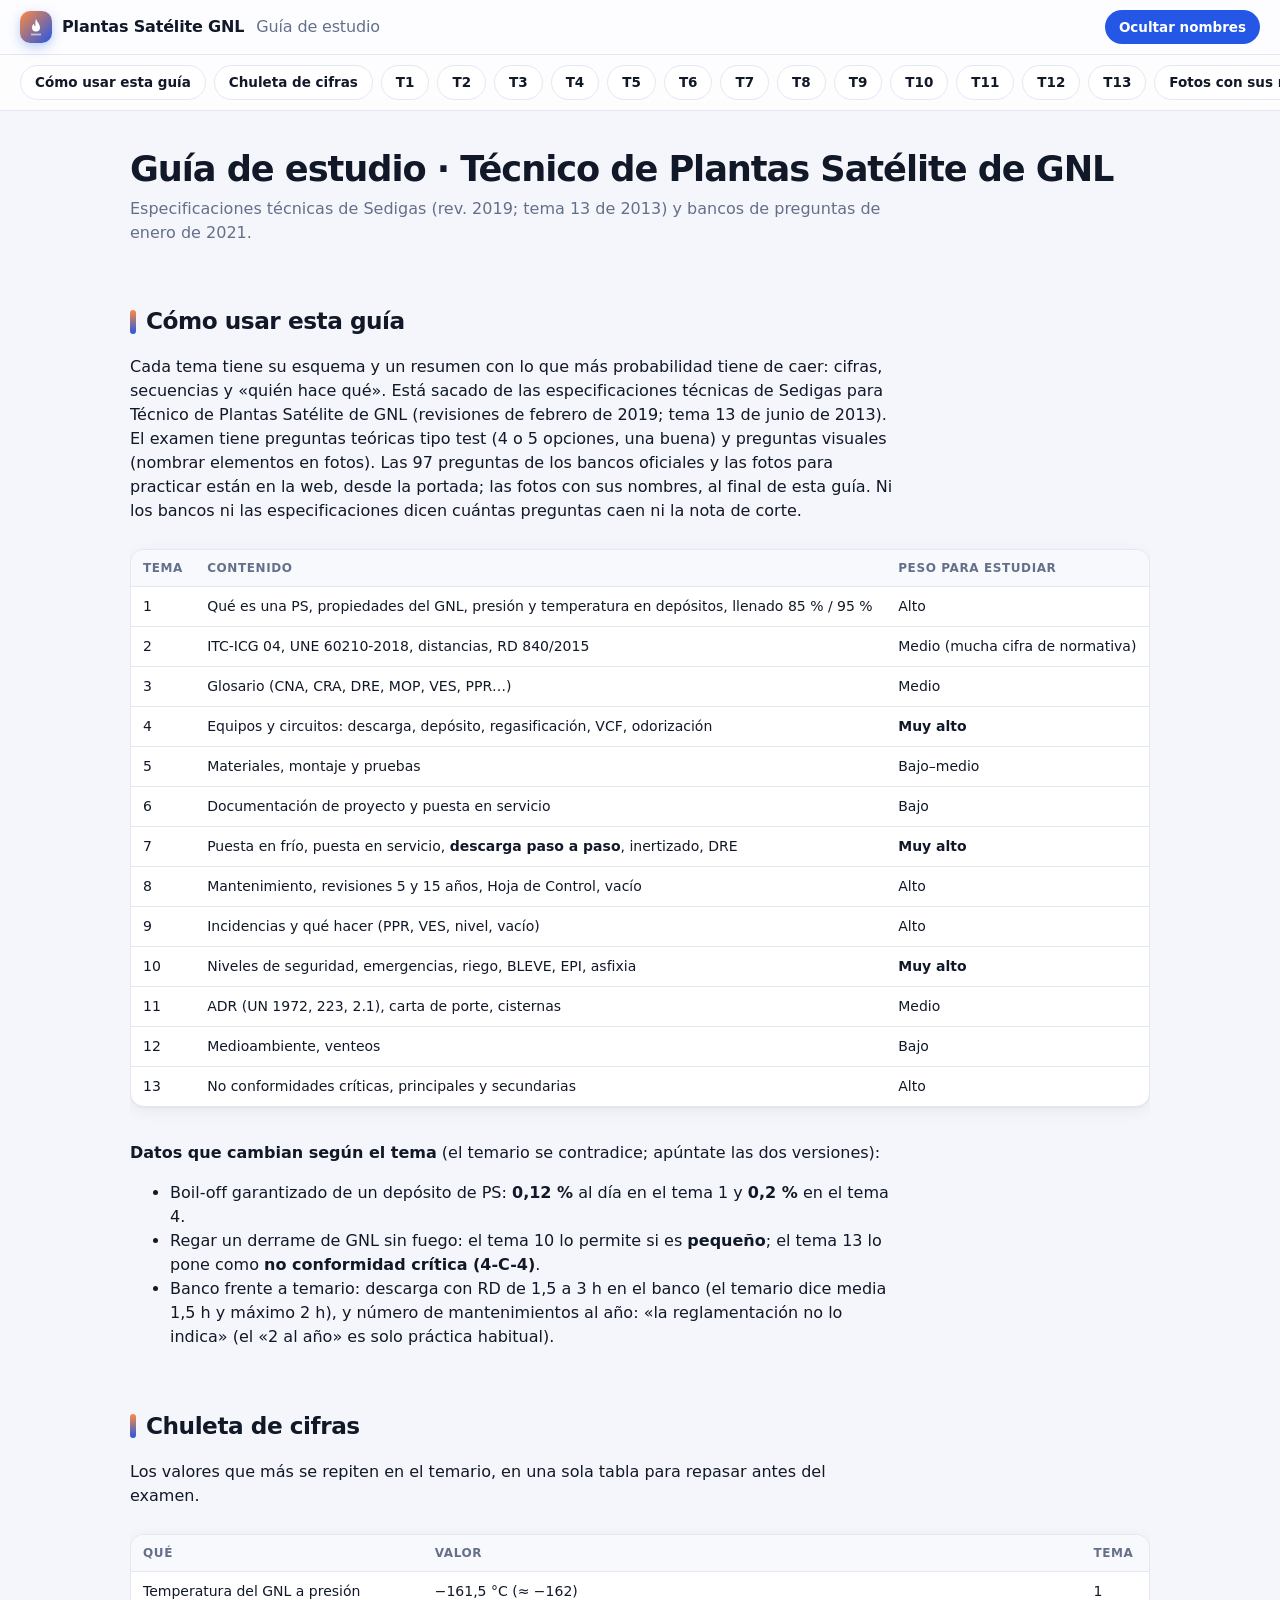
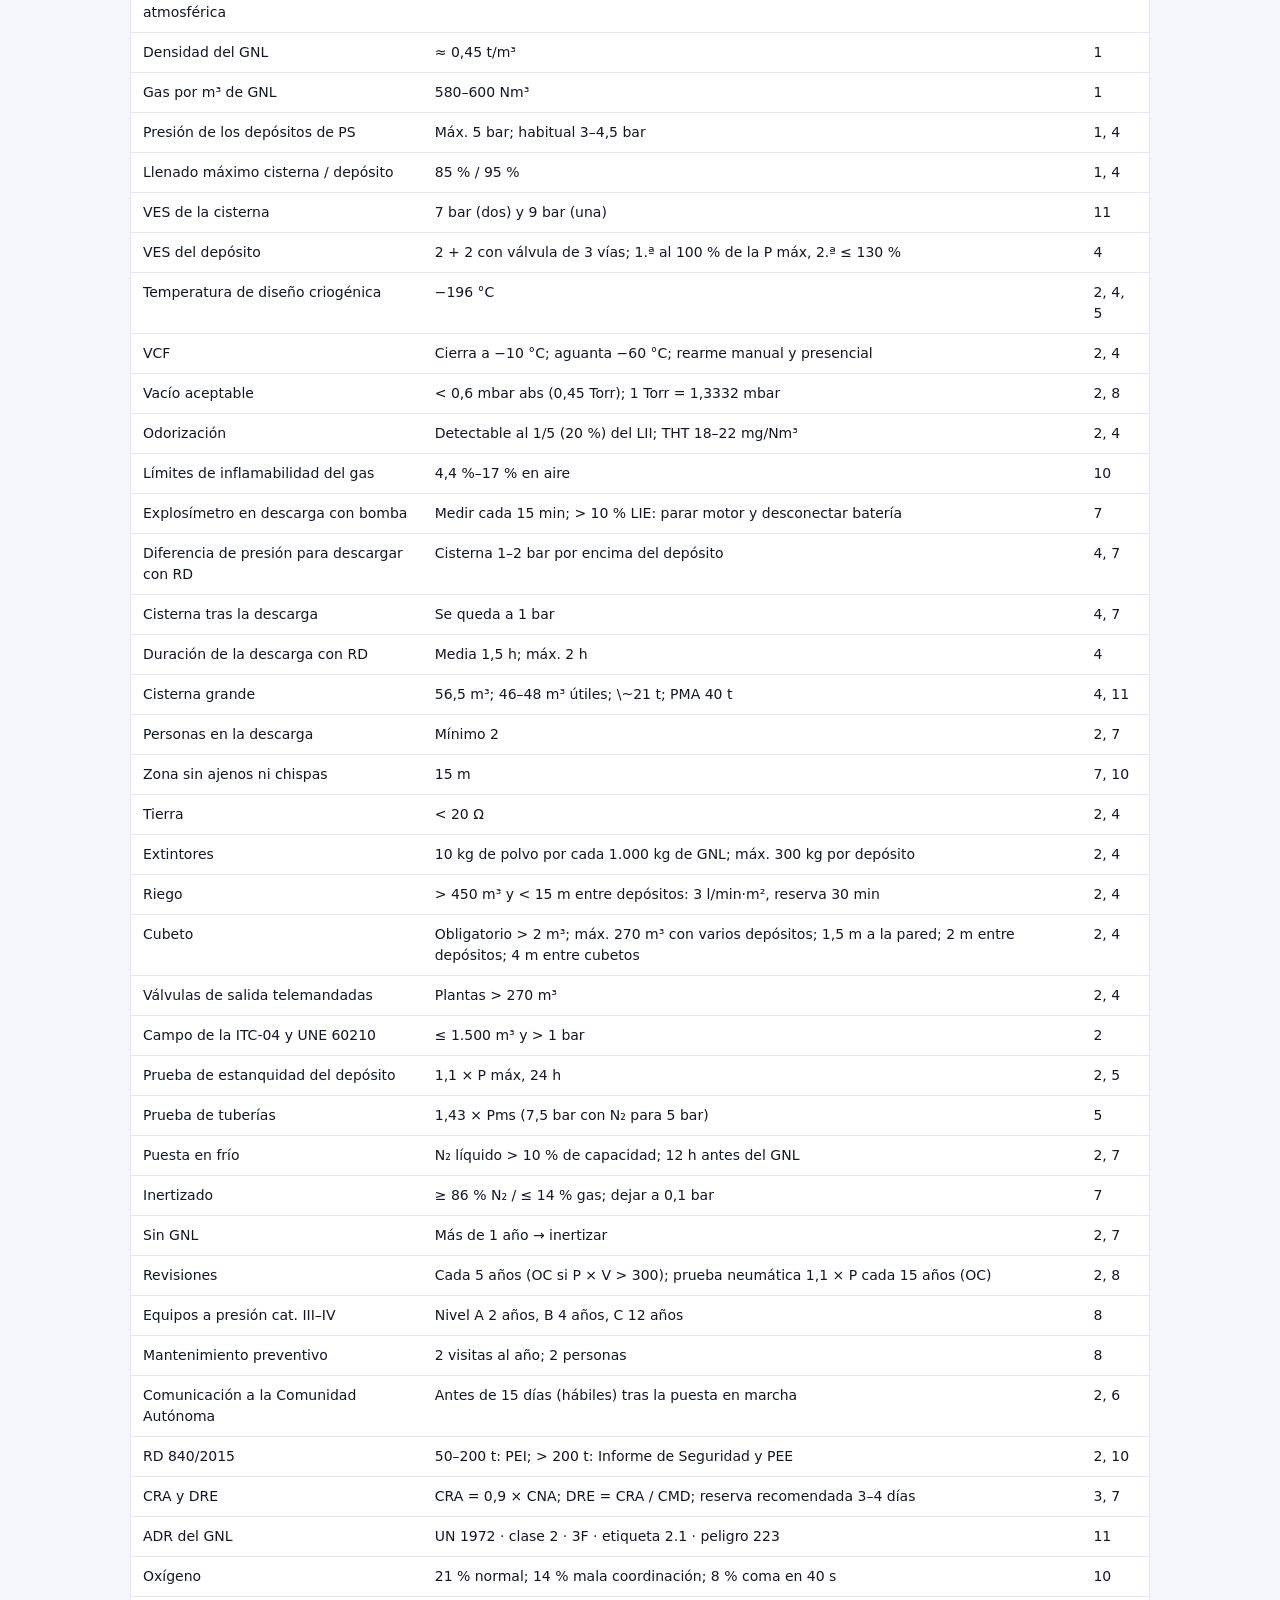
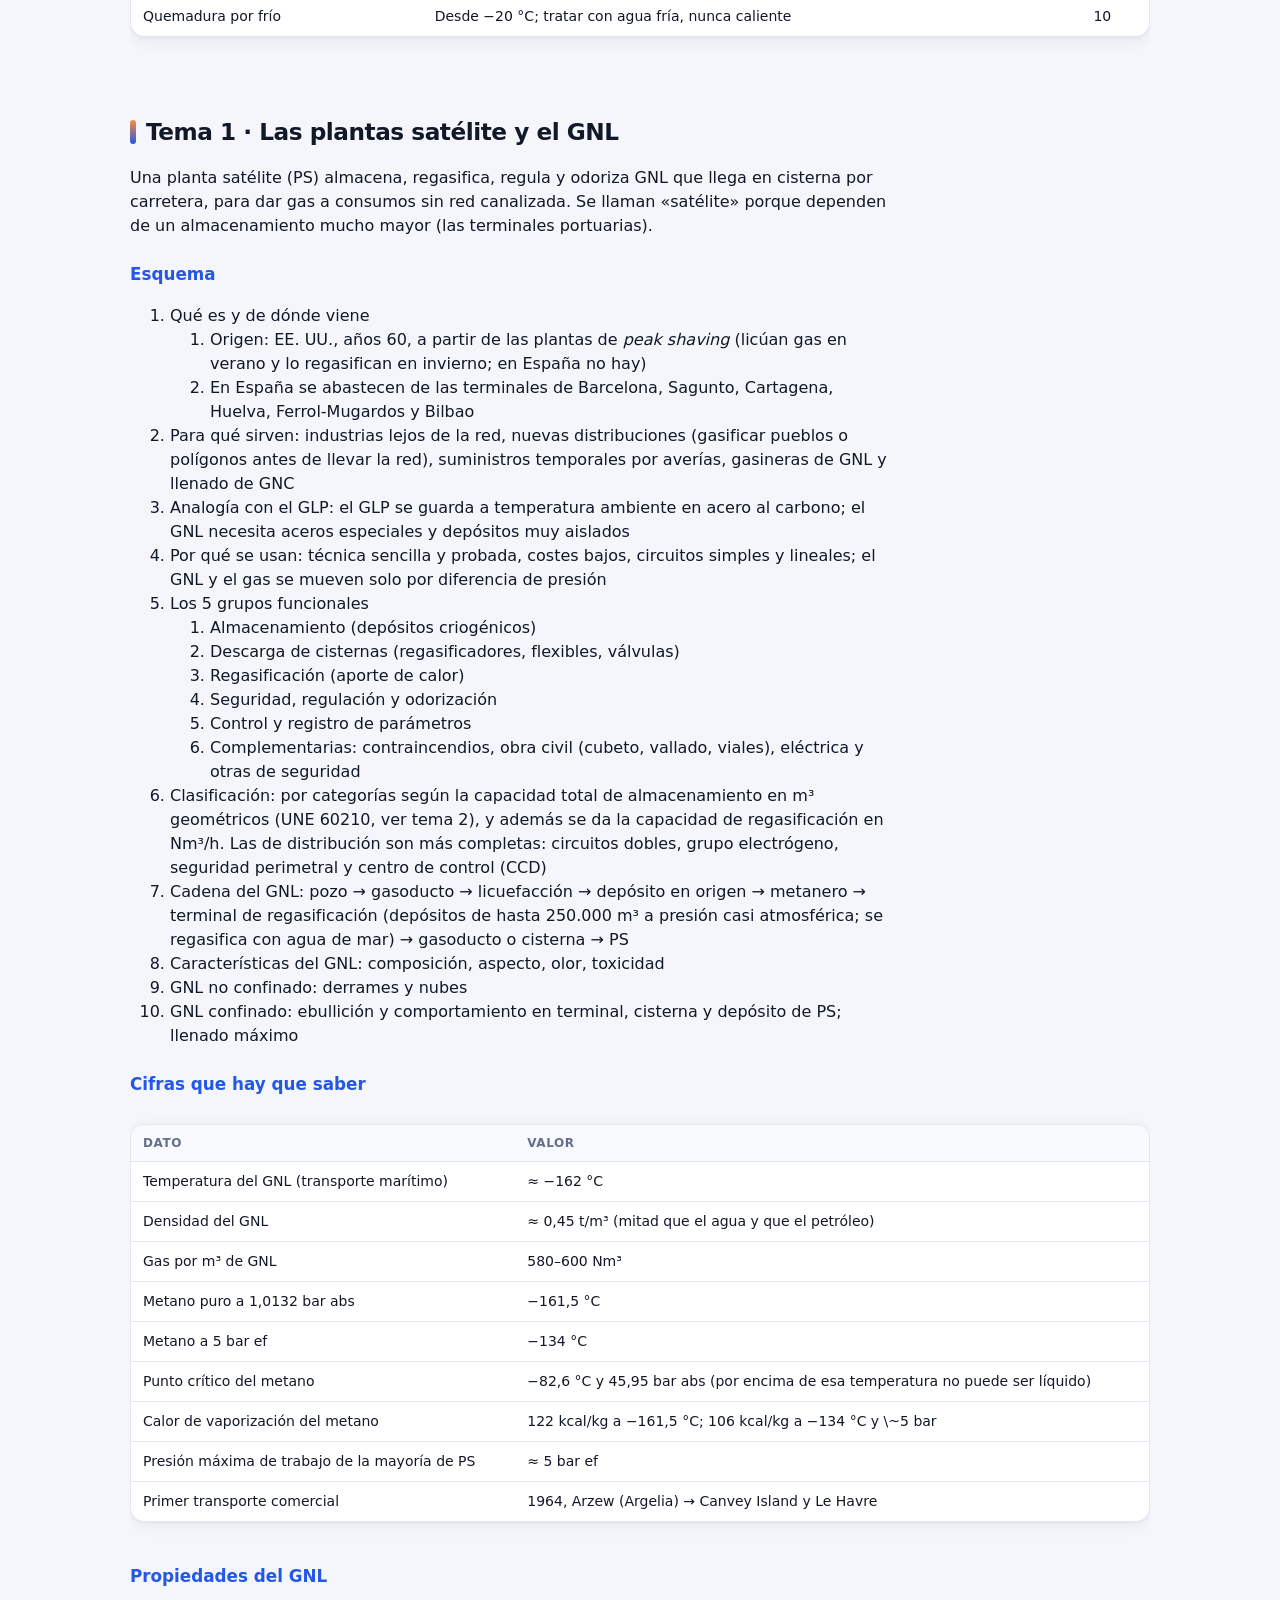
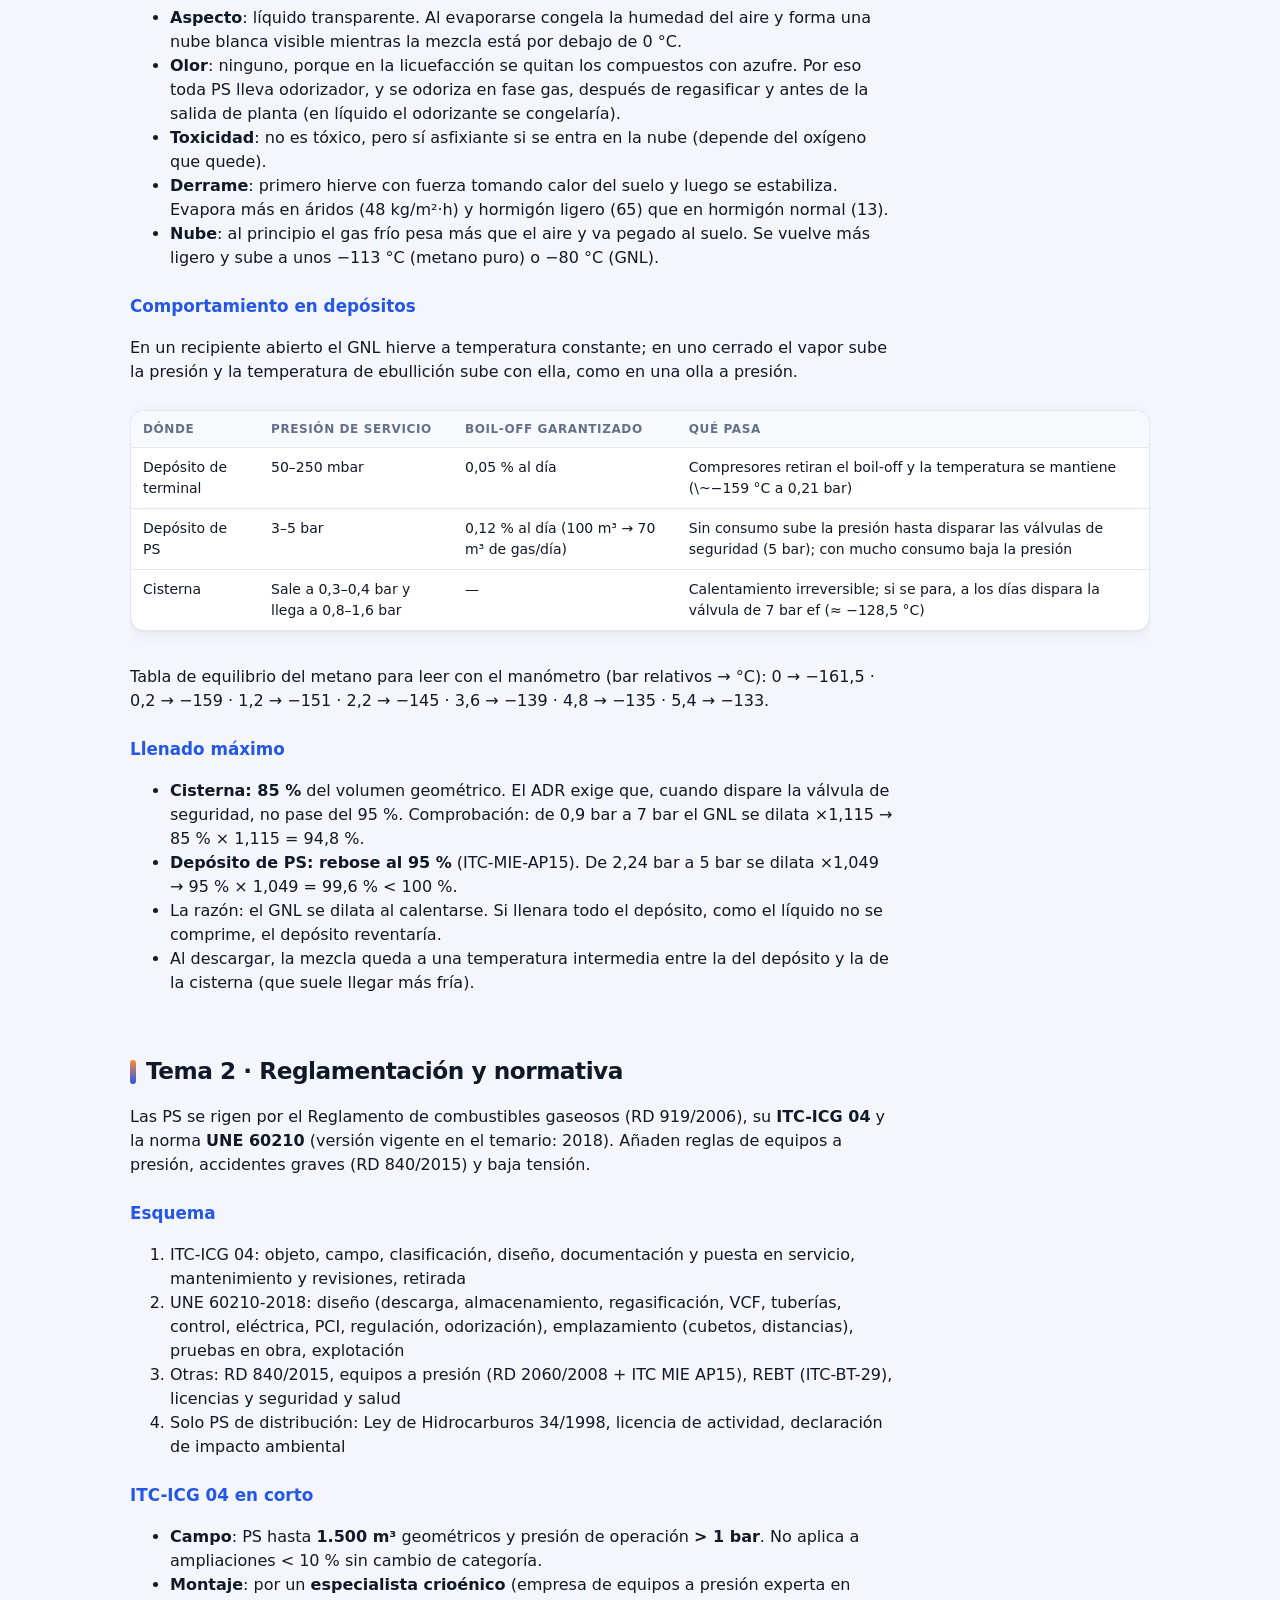
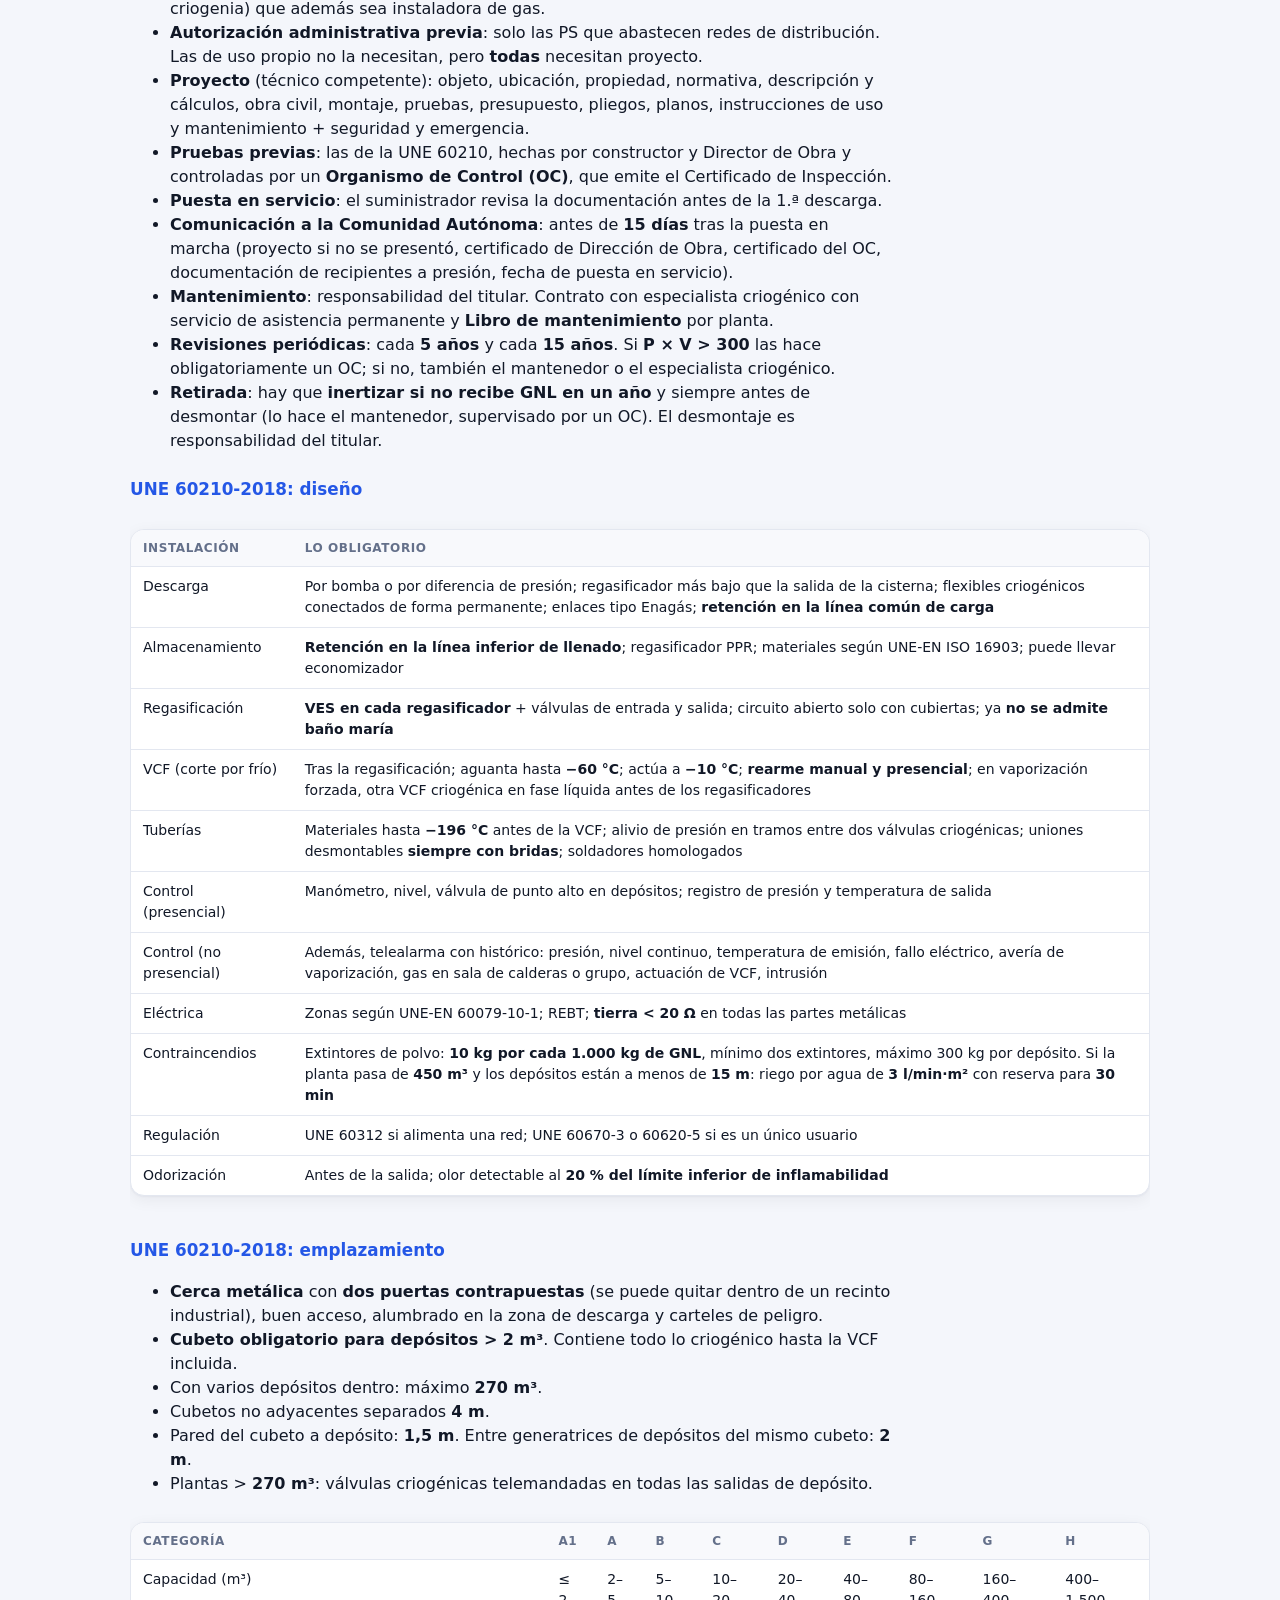
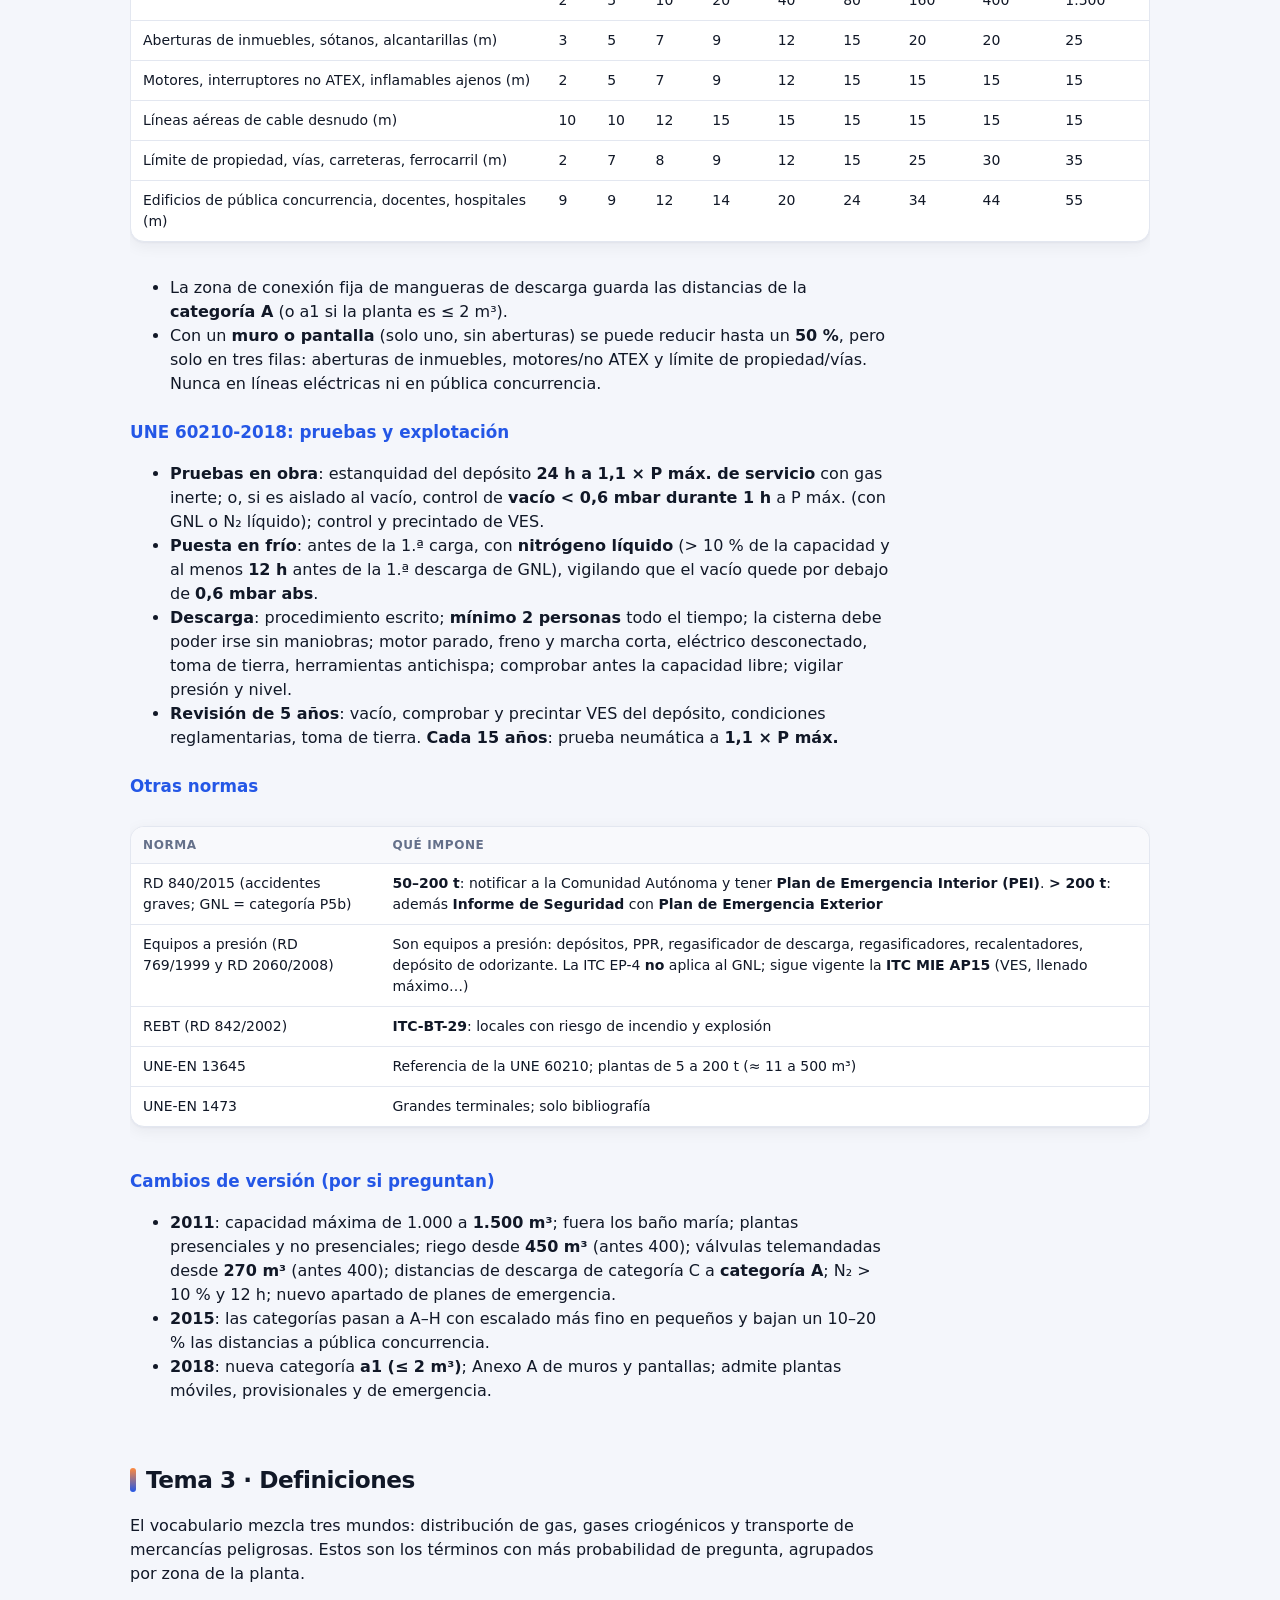
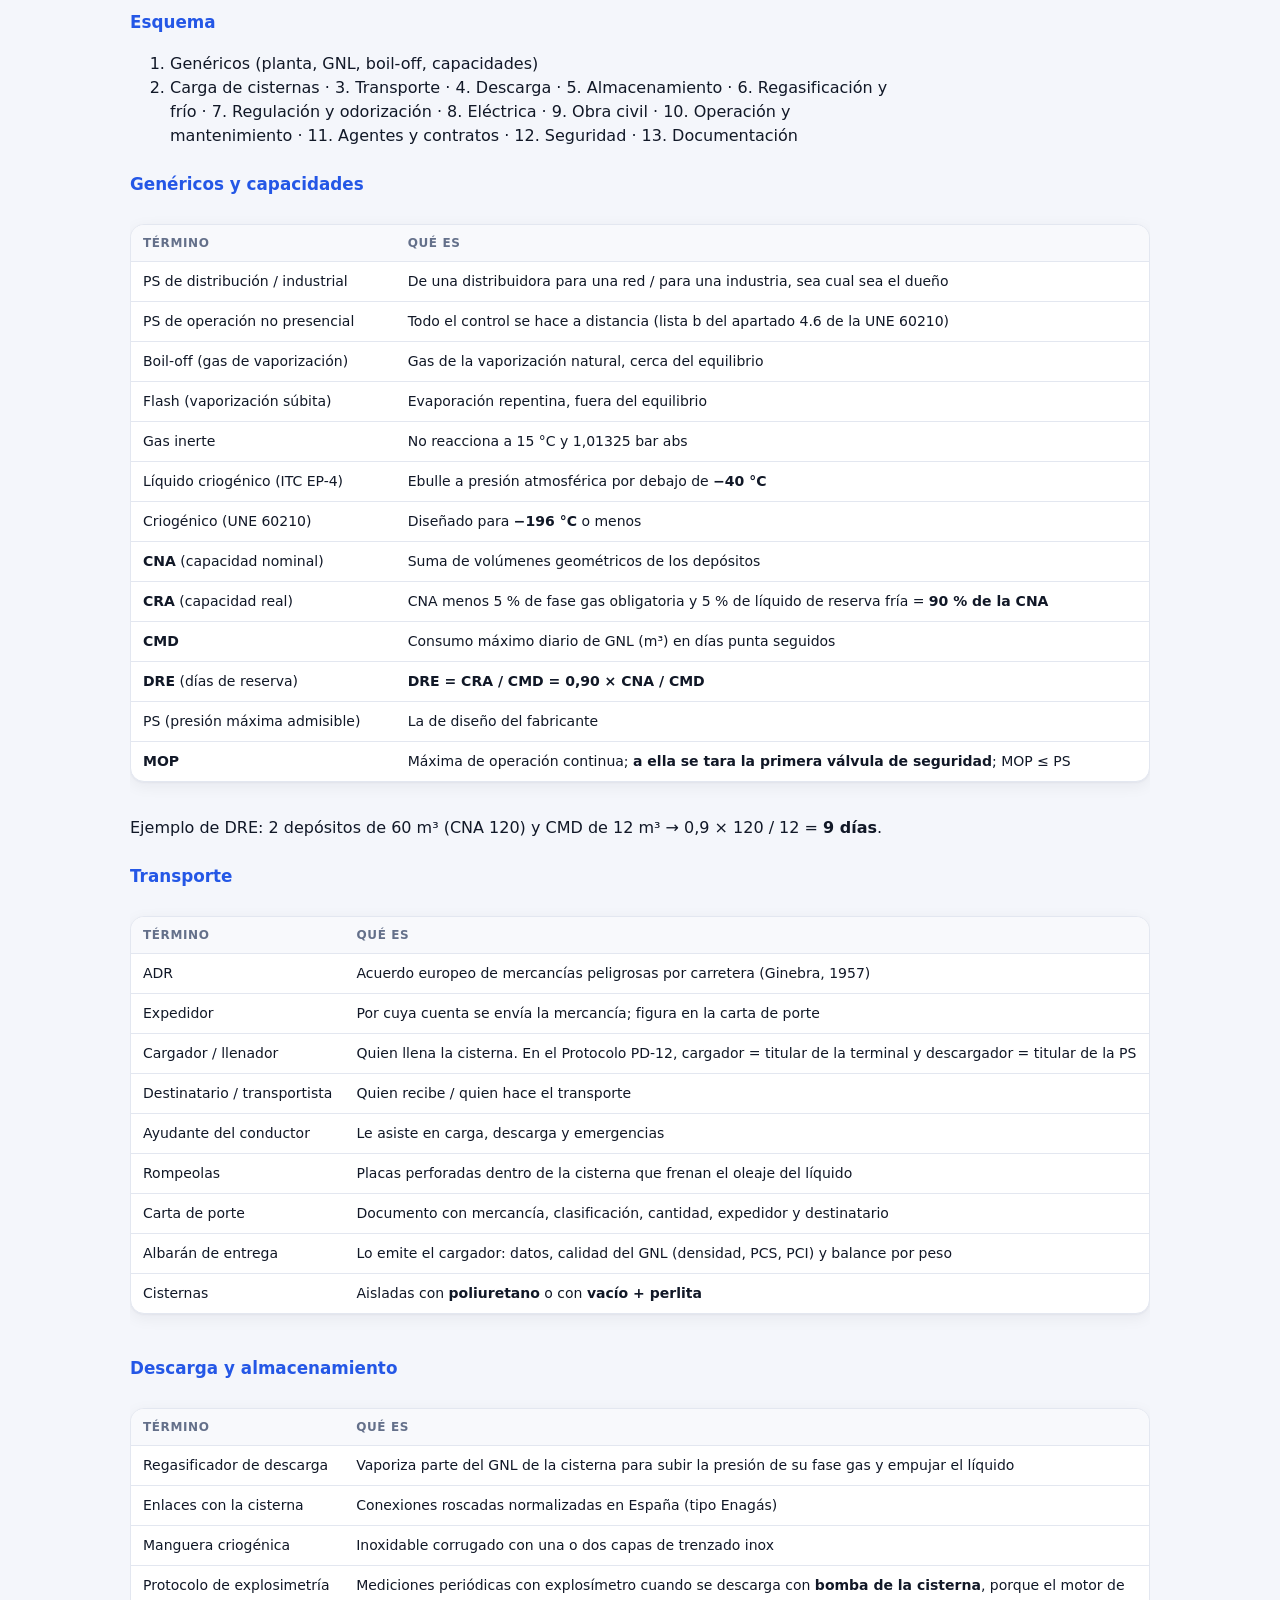
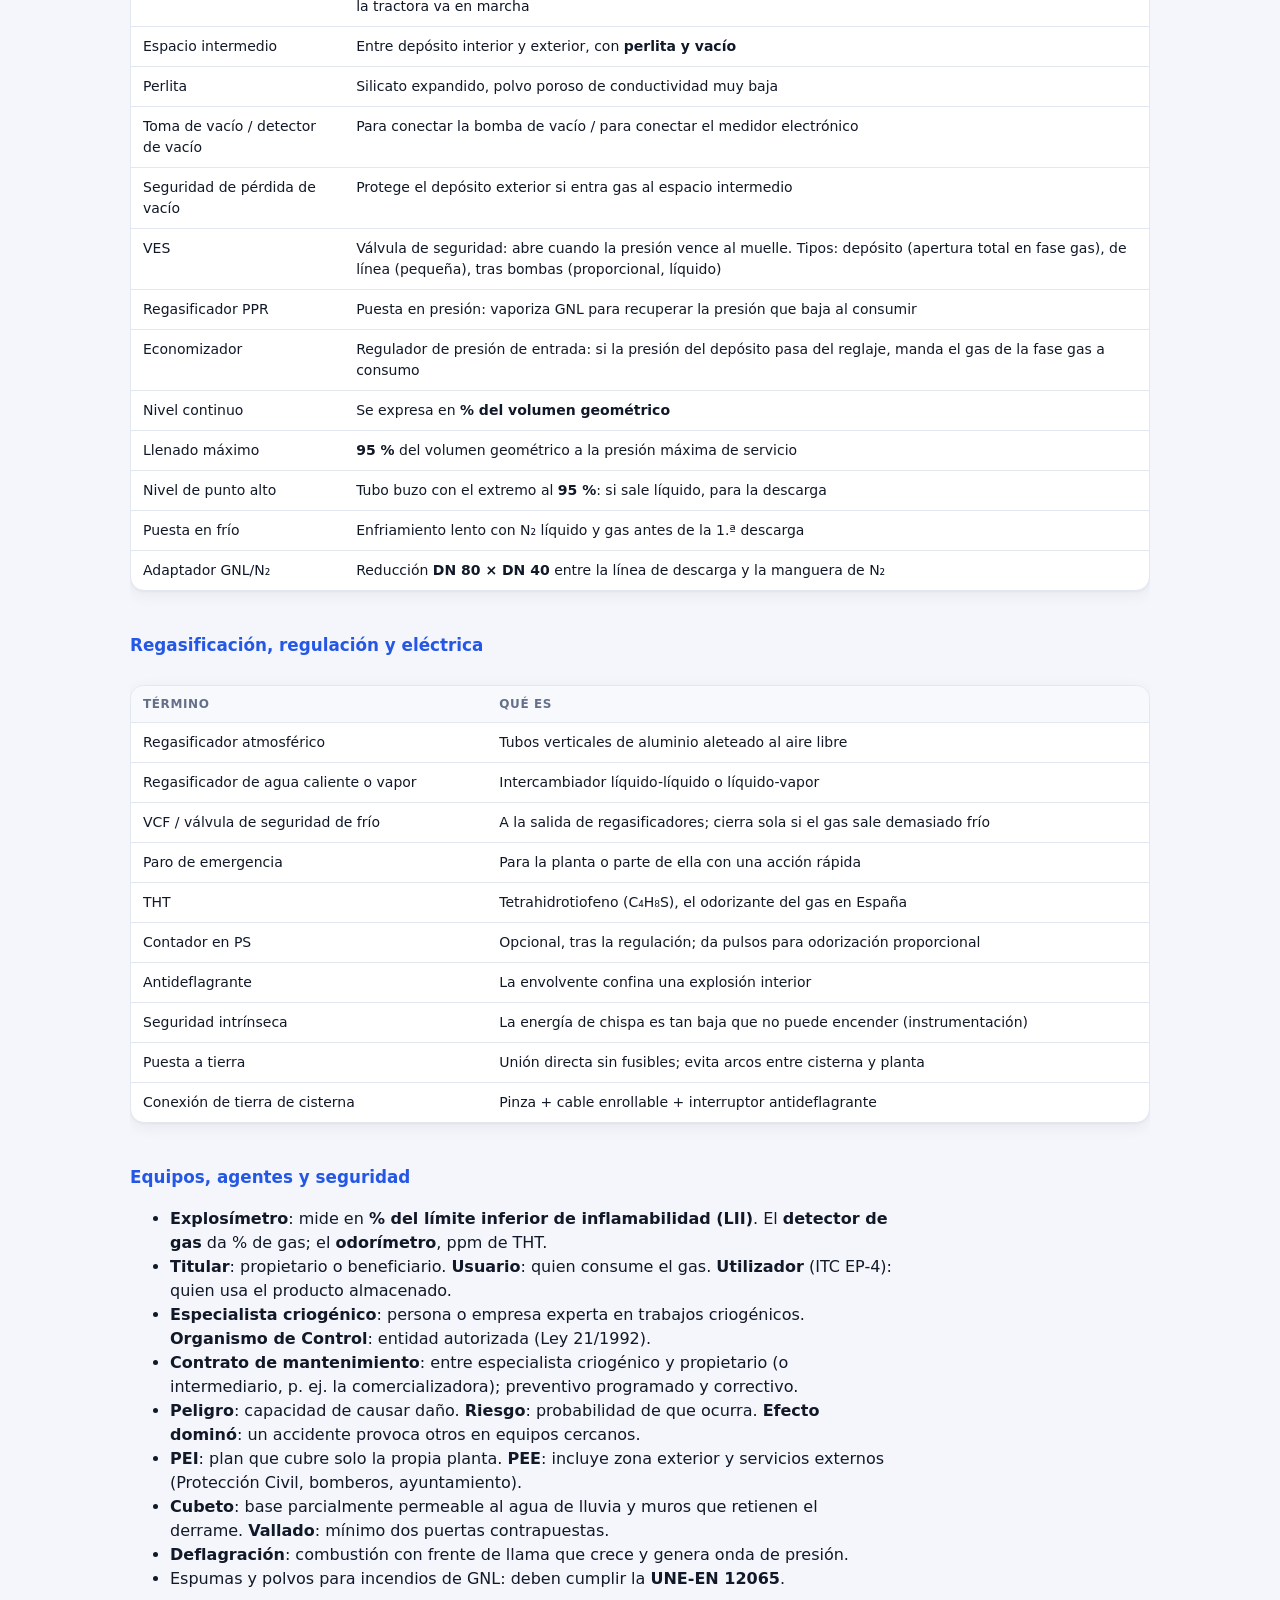
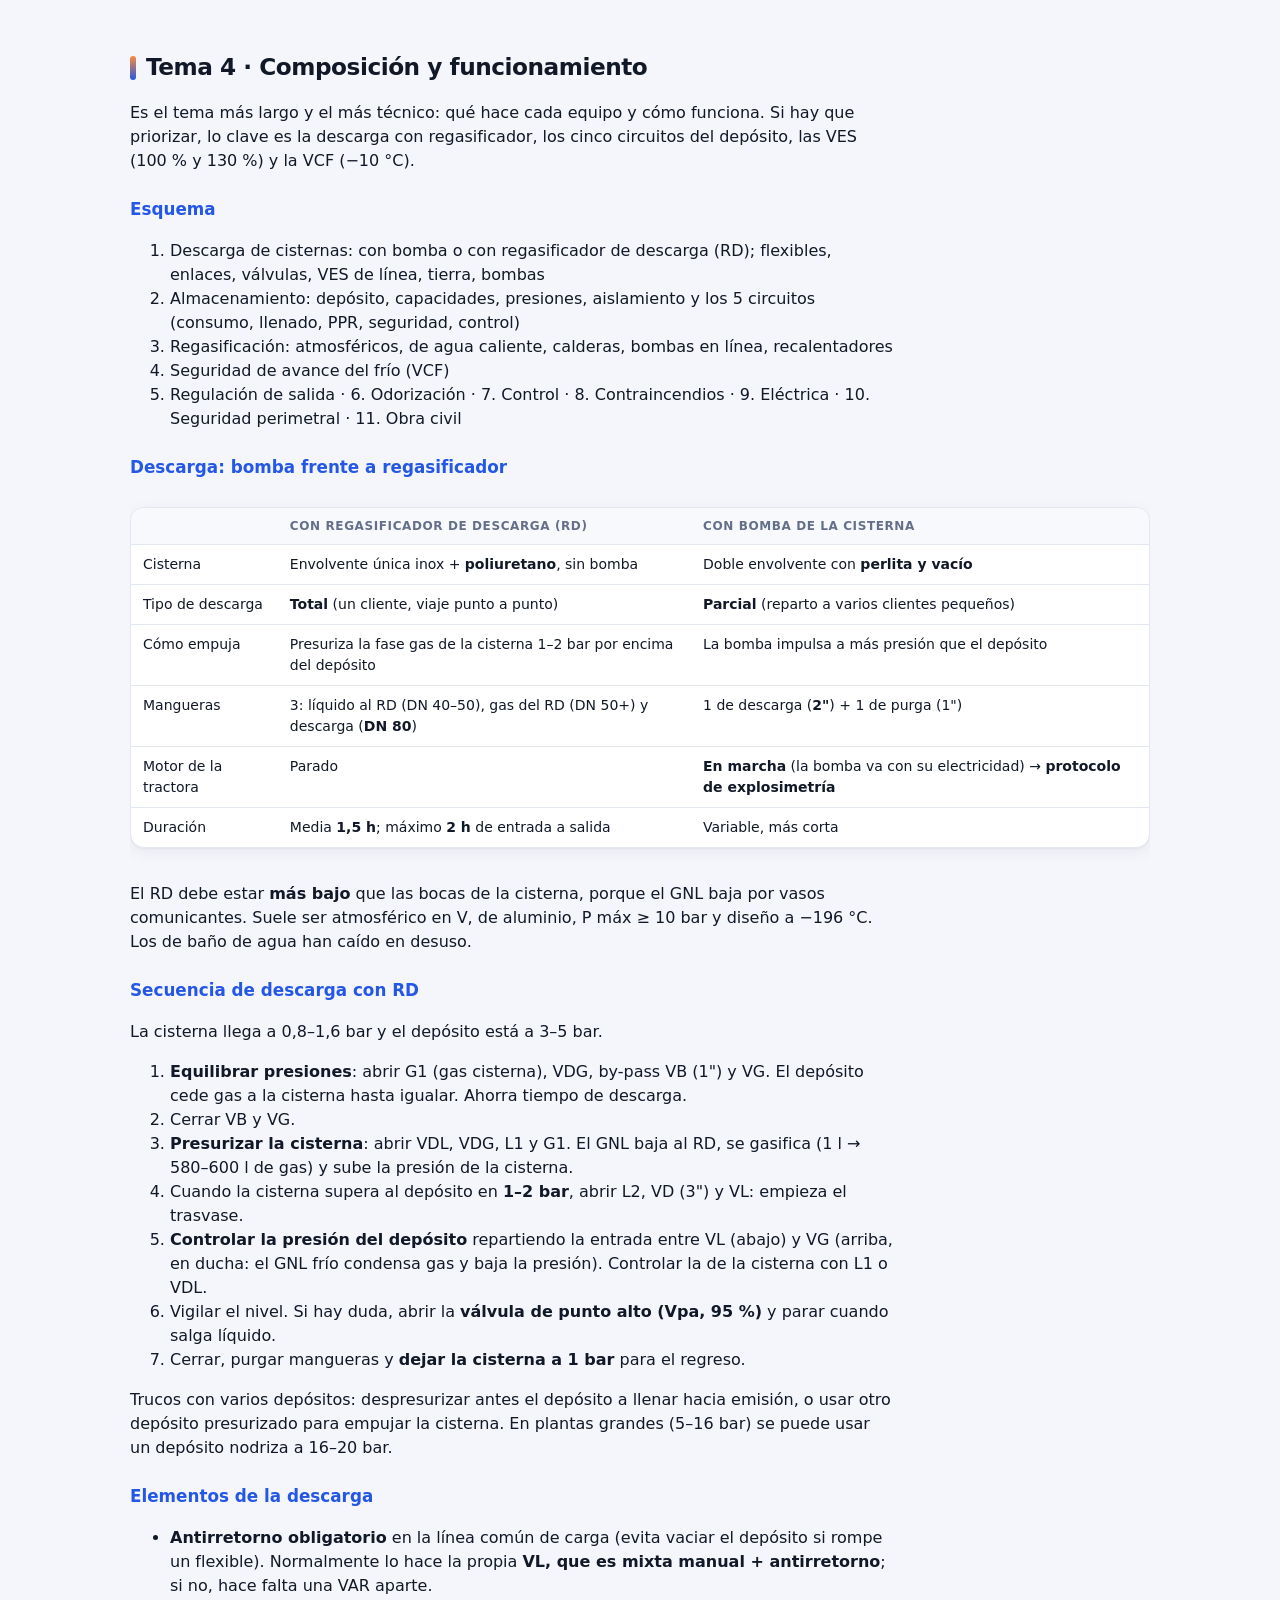
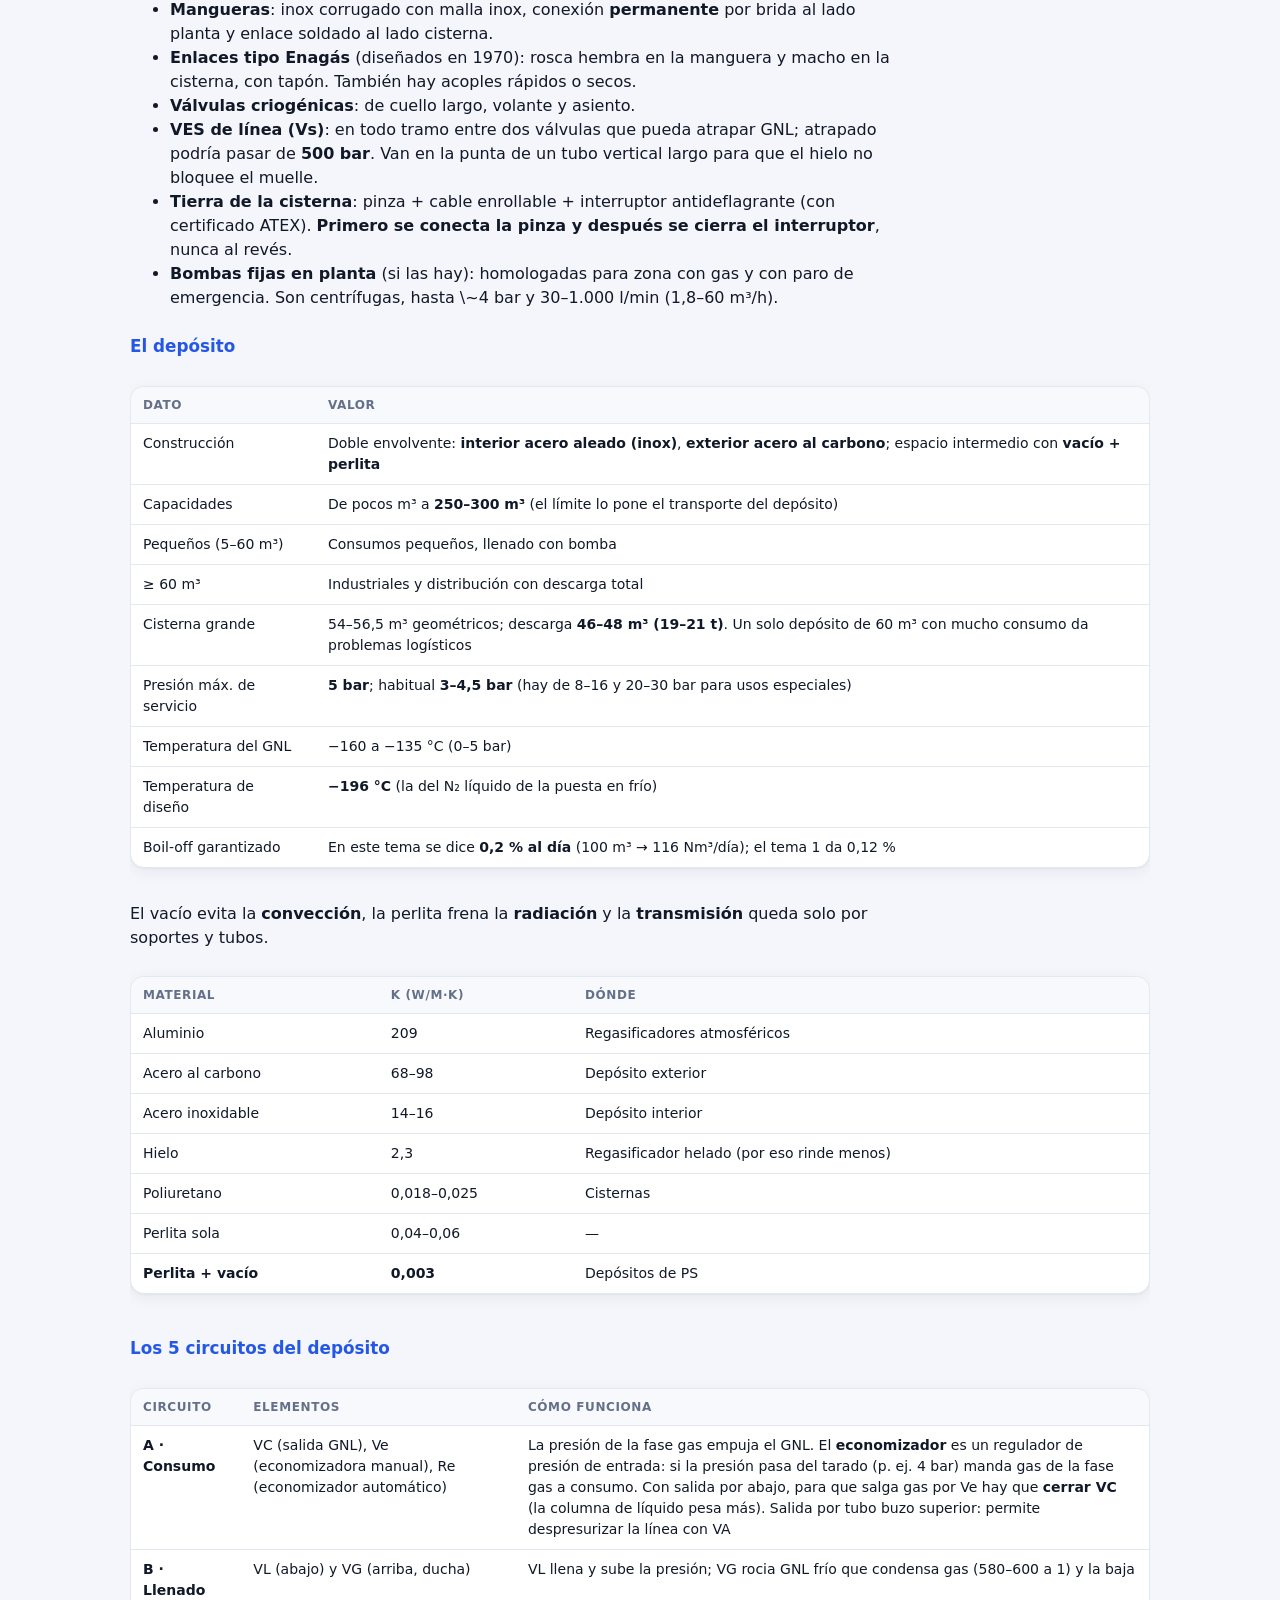
==== guia/index.html @ 422aaae0 "Add files via upload" ====
<!DOCTYPE html>
<html lang="es"><head><meta charset="utf-8"><meta name="viewport" content="width=device-width,initial-scale=1">
<title>Guía de estudio · Plantas Satélite de GNL</title>
<link rel="stylesheet" href="../styles.css"><style>
nav{position:sticky;top:var(--hh,52px);z-index:4;background:var(--hdr);backdrop-filter:blur(14px);-webkit-backdrop-filter:blur(14px);border-bottom:1px solid var(--borde);padding:10px 20px;display:flex;gap:8px;overflow-x:auto;white-space:nowrap;scrollbar-width:none}
nav::-webkit-scrollbar{display:none}
nav a{color:var(--tinta);text-decoration:none;font-size:13.5px;font-weight:550;padding:6px 14px;border:1px solid var(--borde);border-radius:99px;background:var(--card);transition:all .12s}
nav a:hover{border-color:var(--azul);color:var(--azul)}
main{max-width:1060px}
main>h1{font-size:2.2rem;margin-top:.3em}
h2{font-size:1.45rem;text-transform:none;letter-spacing:-.02em;color:var(--tinta);font-weight:800;margin:2.4em 0 .7em;padding-top:4px;scroll-margin-top:120px;display:flex;align-items:center;gap:10px}
h2:before{content:"";width:6px;height:24px;border-radius:3px;background:linear-gradient(#ff8a3d,#2457e6);flex:none}
h3{font-size:1.05rem;color:var(--azul);margin-top:24px}
.by{color:var(--gris);margin-top:0}
main>p,main>ul,main>ol{max-width:75ch}
.tw,main>table{display:block;overflow-x:auto}
table{border-collapse:separate;border-spacing:0;width:100%;margin:10px 0 18px;font-size:14px;background:var(--card);border:1px solid var(--borde);border-radius:14px;overflow:hidden;box-shadow:var(--sombra)}
th,td{border-bottom:1px solid var(--borde);padding:9px 12px;vertical-align:top;text-align:left}
tr:last-child td{border-bottom:0}
th{background:var(--card2);font-size:12px;text-transform:uppercase;letter-spacing:.05em;color:var(--gris)}
td img{width:150px;max-width:40vw;height:auto;display:block;cursor:zoom-in;background:#fff;border:1px solid var(--borde)}
.cases{display:grid;grid-template-columns:repeat(auto-fill,minmax(300px,1fr));gap:14px;margin:12px 0}
.case{border:1px solid var(--borde);border-radius:18px;padding:14px;background:var(--card);box-shadow:var(--sombra);transition:transform .15s,box-shadow .15s}
.case:hover{transform:translateY(-2px);box-shadow:var(--sombra2)}
.case .t{margin:0 0 8px}
.case img{display:block;width:100%;height:240px;object-fit:contain;background:#fff;border:1px solid var(--borde);margin-bottom:10px;cursor:zoom-in}
.case p{margin:0;font-size:.95rem}
.case.hide-ans p:not(.t){filter:blur(6px);cursor:pointer;user-select:none}
p.pic img{max-width:100%;max-height:340px;cursor:zoom-in;background:#fff}
#zoom{position:fixed;inset:0;background:rgba(8,10,16,.88);backdrop-filter:blur(6px);display:none;align-items:center;justify-content:center;z-index:50;cursor:zoom-out}
#zoom img{max-width:96vw;max-height:94vh;background:#fff}
.toggle{background:var(--azul);color:#fff;border:0;border-radius:99px;padding:7px 14px;font-size:13.5px;font-weight:650;cursor:pointer;flex:none}
@media (prefers-color-scheme:dark){.toggle{color:#0c0f17}}
@media (max-width:600px){main>h1{font-size:1.6rem}h2{font-size:1.2rem}nav{padding:8px 14px}.toggle{font-size:12.5px;padding:6px 11px}.cases{grid-template-columns:1fr}.case img{height:220px}td img{width:110px}}
@media print{header,nav,.toggle{display:none}body{background:#fff}main{max-width:none;padding:0}h2{break-before:page}.case{break-inside:avoid;box-shadow:none}.case.hide-ans p{filter:none}}
</style>
<style>.vis td:nth-child(2n){transition:filter .15s}.vis.hide td:nth-child(2n){filter:blur(6px);cursor:pointer}main h1{margin-bottom:.2em}</style></head>
<body><header class="top"><a class="brand" href="../" style="text-decoration:none">Plantas Satélite GNL <span>Guía de estudio</span></a><button class="toggle" id="modo">Ocultar nombres</button></header>
<nav><a href="#como-usar-esta-guia">Cómo usar esta guía</a><a href="#chuleta-de-cifras">Chuleta de cifras</a><a href="#tema-1-las-plantas-satelite-y-el-gnl">T1</a><a href="#tema-2-reglamentacion-y-normativa">T2</a><a href="#tema-3-definiciones">T3</a><a href="#tema-4-composicion-y-funcionamiento">T4</a><a href="#tema-5-montaje-pruebas-y-puesta-en-servicio">T5</a><a href="#tema-6-documentacion">T6</a><a href="#tema-7-operacion">T7</a><a href="#tema-8-mantenimiento-preventivo-y-revisiones-periodicas">T8</a><a href="#tema-9-incidencias-y-actuaciones-correctivas">T9</a><a href="#tema-10-seguridad-y-emergencias">T10</a><a href="#tema-11-transporte-de-gnl">T11</a><a href="#tema-12-medioambiente">T12</a><a href="#tema-13-no-conformidades">T13</a><a href="#fotos-con-sus-nombres">Fotos con sus nombres</a></nav><main><h1>Guía de estudio · Técnico de Plantas Satélite de GNL</h1><p class="by">Especificaciones técnicas de Sedigas (rev. 2019; tema 13 de 2013) y bancos de preguntas de enero de 2021.</p>
<h2 id="como-usar-esta-guia">Cómo usar esta guía</h2>
<p>Cada tema tiene su esquema y un resumen con lo que más probabilidad tiene de caer: cifras, secuencias y «quién hace qué». Está sacado de las especificaciones técnicas de Sedigas para Técnico de Plantas Satélite de GNL (revisiones de febrero de 2019; tema 13 de junio de 2013). El examen tiene preguntas teóricas tipo test (4 o 5 opciones, una buena) y preguntas visuales (nombrar elementos en fotos). Las 97 preguntas de los bancos oficiales y las fotos para practicar están en la web, desde la portada; las fotos con sus nombres, al final de esta guía. Ni los bancos ni las especificaciones dicen cuántas preguntas caen ni la nota de corte.</p>
<table>
<thead>
<tr>
<th>Tema</th>
<th>Contenido</th>
<th>Peso para estudiar</th>
</tr>
</thead>
<tbody>
<tr>
<td>1</td>
<td>Qué es una PS, propiedades del GNL, presión y temperatura en depósitos, llenado 85 % / 95 %</td>
<td>Alto</td>
</tr>
<tr>
<td>2</td>
<td>ITC-ICG 04, UNE 60210-2018, distancias, RD 840/2015</td>
<td>Medio (mucha cifra de normativa)</td>
</tr>
<tr>
<td>3</td>
<td>Glosario (CNA, CRA, DRE, MOP, VES, PPR…)</td>
<td>Medio</td>
</tr>
<tr>
<td>4</td>
<td>Equipos y circuitos: descarga, depósito, regasificación, VCF, odorización</td>
<td><strong>Muy alto</strong></td>
</tr>
<tr>
<td>5</td>
<td>Materiales, montaje y pruebas</td>
<td>Bajo–medio</td>
</tr>
<tr>
<td>6</td>
<td>Documentación de proyecto y puesta en servicio</td>
<td>Bajo</td>
</tr>
<tr>
<td>7</td>
<td>Puesta en frío, puesta en servicio, <strong>descarga paso a paso</strong>, inertizado, DRE</td>
<td><strong>Muy alto</strong></td>
</tr>
<tr>
<td>8</td>
<td>Mantenimiento, revisiones 5 y 15 años, Hoja de Control, vacío</td>
<td>Alto</td>
</tr>
<tr>
<td>9</td>
<td>Incidencias y qué hacer (PPR, VES, nivel, vacío)</td>
<td>Alto</td>
</tr>
<tr>
<td>10</td>
<td>Niveles de seguridad, emergencias, riego, BLEVE, EPI, asfixia</td>
<td><strong>Muy alto</strong></td>
</tr>
<tr>
<td>11</td>
<td>ADR (UN 1972, 223, 2.1), carta de porte, cisternas</td>
<td>Medio</td>
</tr>
<tr>
<td>12</td>
<td>Medioambiente, venteos</td>
<td>Bajo</td>
</tr>
<tr>
<td>13</td>
<td>No conformidades críticas, principales y secundarias</td>
<td>Alto</td>
</tr>
</tbody>
</table>
<p><strong>Datos que cambian según el tema</strong> (el temario se contradice; apúntate las dos versiones):</p>
<ul>
<li>Boil-off garantizado de un depósito de PS: <strong>0,12 %</strong> al día en el tema 1 y <strong>0,2 %</strong> en el tema 4.</li>
<li>Regar un derrame de GNL sin fuego: el tema 10 lo permite si es <strong>pequeño</strong>; el tema 13 lo pone como <strong>no conformidad crítica (4-C-4)</strong>.</li>
<li>Banco frente a temario: descarga con RD de 1,5 a 3 h en el banco (el temario dice media 1,5 h y máximo 2 h), y número de mantenimientos al año: «la reglamentación no lo indica» (el «2 al año» es solo práctica habitual).</li>
</ul>
<h2 id="chuleta-de-cifras">Chuleta de cifras</h2>
<p>Los valores que más se repiten en el temario, en una sola tabla para repasar antes del examen.</p>
<table>
<thead>
<tr>
<th>Qué</th>
<th>Valor</th>
<th>Tema</th>
</tr>
</thead>
<tbody>
<tr>
<td>Temperatura del GNL a presión atmosférica</td>
<td>−161,5 °C (≈ −162)</td>
<td>1</td>
</tr>
<tr>
<td>Densidad del GNL</td>
<td>≈ 0,45 t/m³</td>
<td>1</td>
</tr>
<tr>
<td>Gas por m³ de GNL</td>
<td>580–600 Nm³</td>
<td>1</td>
</tr>
<tr>
<td>Presión de los depósitos de PS</td>
<td>Máx. 5 bar; habitual 3–4,5 bar</td>
<td>1, 4</td>
</tr>
<tr>
<td>Llenado máximo cisterna / depósito</td>
<td>85 % / 95 %</td>
<td>1, 4</td>
</tr>
<tr>
<td>VES de la cisterna</td>
<td>7 bar (dos) y 9 bar (una)</td>
<td>11</td>
</tr>
<tr>
<td>VES del depósito</td>
<td>2 + 2 con válvula de 3 vías; 1.ª al 100 % de la P máx, 2.ª ≤ 130 %</td>
<td>4</td>
</tr>
<tr>
<td>Temperatura de diseño criogénica</td>
<td>−196 °C</td>
<td>2, 4, 5</td>
</tr>
<tr>
<td>VCF</td>
<td>Cierra a −10 °C; aguanta −60 °C; rearme manual y presencial</td>
<td>2, 4</td>
</tr>
<tr>
<td>Vacío aceptable</td>
<td>&lt; 0,6 mbar abs (0,45 Torr); 1 Torr = 1,3332 mbar</td>
<td>2, 8</td>
</tr>
<tr>
<td>Odorización</td>
<td>Detectable al 1/5 (20 %) del LII; THT 18–22 mg/Nm³</td>
<td>2, 4</td>
</tr>
<tr>
<td>Límites de inflamabilidad del gas</td>
<td>4,4 %–17 % en aire</td>
<td>10</td>
</tr>
<tr>
<td>Explosímetro en descarga con bomba</td>
<td>Medir cada 15 min; &gt; 10 % LIE: parar motor y desconectar batería</td>
<td>7</td>
</tr>
<tr>
<td>Diferencia de presión para descargar con RD</td>
<td>Cisterna 1–2 bar por encima del depósito</td>
<td>4, 7</td>
</tr>
<tr>
<td>Cisterna tras la descarga</td>
<td>Se queda a 1 bar</td>
<td>4, 7</td>
</tr>
<tr>
<td>Duración de la descarga con RD</td>
<td>Media 1,5 h; máx. 2 h</td>
<td>4</td>
</tr>
<tr>
<td>Cisterna grande</td>
<td>56,5 m³; 46–48 m³ útiles; \~21 t; PMA 40 t</td>
<td>4, 11</td>
</tr>
<tr>
<td>Personas en la descarga</td>
<td>Mínimo 2</td>
<td>2, 7</td>
</tr>
<tr>
<td>Zona sin ajenos ni chispas</td>
<td>15 m</td>
<td>7, 10</td>
</tr>
<tr>
<td>Tierra</td>
<td>&lt; 20 Ω</td>
<td>2, 4</td>
</tr>
<tr>
<td>Extintores</td>
<td>10 kg de polvo por cada 1.000 kg de GNL; máx. 300 kg por depósito</td>
<td>2, 4</td>
</tr>
<tr>
<td>Riego</td>
<td>&gt; 450 m³ y &lt; 15 m entre depósitos: 3 l/min·m², reserva 30 min</td>
<td>2, 4</td>
</tr>
<tr>
<td>Cubeto</td>
<td>Obligatorio &gt; 2 m³; máx. 270 m³ con varios depósitos; 1,5 m a la pared; 2 m entre depósitos; 4 m entre cubetos</td>
<td>2, 4</td>
</tr>
<tr>
<td>Válvulas de salida telemandadas</td>
<td>Plantas &gt; 270 m³</td>
<td>2, 4</td>
</tr>
<tr>
<td>Campo de la ITC-04 y UNE 60210</td>
<td>≤ 1.500 m³ y &gt; 1 bar</td>
<td>2</td>
</tr>
<tr>
<td>Prueba de estanquidad del depósito</td>
<td>1,1 × P máx, 24 h</td>
<td>2, 5</td>
</tr>
<tr>
<td>Prueba de tuberías</td>
<td>1,43 × Pms (7,5 bar con N₂ para 5 bar)</td>
<td>5</td>
</tr>
<tr>
<td>Puesta en frío</td>
<td>N₂ líquido &gt; 10 % de capacidad; 12 h antes del GNL</td>
<td>2, 7</td>
</tr>
<tr>
<td>Inertizado</td>
<td>≥ 86 % N₂ / ≤ 14 % gas; dejar a 0,1 bar</td>
<td>7</td>
</tr>
<tr>
<td>Sin GNL</td>
<td>Más de 1 año → inertizar</td>
<td>2, 7</td>
</tr>
<tr>
<td>Revisiones</td>
<td>Cada 5 años (OC si P × V &gt; 300); prueba neumática 1,1 × P cada 15 años (OC)</td>
<td>2, 8</td>
</tr>
<tr>
<td>Equipos a presión cat. III–IV</td>
<td>Nivel A 2 años, B 4 años, C 12 años</td>
<td>8</td>
</tr>
<tr>
<td>Mantenimiento preventivo</td>
<td>2 visitas al año; 2 personas</td>
<td>8</td>
</tr>
<tr>
<td>Comunicación a la Comunidad Autónoma</td>
<td>Antes de 15 días (hábiles) tras la puesta en marcha</td>
<td>2, 6</td>
</tr>
<tr>
<td>RD 840/2015</td>
<td>50–200 t: PEI; &gt; 200 t: Informe de Seguridad y PEE</td>
<td>2, 10</td>
</tr>
<tr>
<td>CRA y DRE</td>
<td>CRA = 0,9 × CNA; DRE = CRA / CMD; reserva recomendada 3–4 días</td>
<td>3, 7</td>
</tr>
<tr>
<td>ADR del GNL</td>
<td>UN 1972 · clase 2 · 3F · etiqueta 2.1 · peligro 223</td>
<td>11</td>
</tr>
<tr>
<td>Oxígeno</td>
<td>21 % normal; 14 % mala coordinación; 8 % coma en 40 s</td>
<td>10</td>
</tr>
<tr>
<td>Quemadura por frío</td>
<td>Desde −20 °C; tratar con agua fría, nunca caliente</td>
<td>10</td>
</tr>
</tbody>
</table>
<h2 id="tema-1-las-plantas-satelite-y-el-gnl">Tema 1 · Las plantas satélite y el GNL</h2>
<p>Una planta satélite (PS) almacena, regasifica, regula y odoriza GNL que llega en cisterna por carretera, para dar gas a consumos sin red canalizada. Se llaman «satélite» porque dependen de un almacenamiento mucho mayor (las terminales portuarias).</p>
<h3 id="esquema">Esquema</h3>
<ol>
<li>Qué es y de dónde viene<ol>
<li>Origen: EE. UU., años 60, a partir de las plantas de <em>peak shaving</em> (licúan gas en verano y lo regasifican en invierno; en España no hay)</li>
<li>En España se abastecen de las terminales de Barcelona, Sagunto, Cartagena, Huelva, Ferrol-Mugardos y Bilbao</li>
</ol>
</li>
<li>Para qué sirven: industrias lejos de la red, nuevas distribuciones (gasificar pueblos o polígonos antes de llevar la red), suministros temporales por averías, gasineras de GNL y llenado de GNC</li>
<li>Analogía con el GLP: el GLP se guarda a temperatura ambiente en acero al carbono; el GNL necesita aceros especiales y depósitos muy aislados</li>
<li>Por qué se usan: técnica sencilla y probada, costes bajos, circuitos simples y lineales; el GNL y el gas se mueven solo por diferencia de presión</li>
<li>Los 5 grupos funcionales<ol>
<li>Almacenamiento (depósitos criogénicos)</li>
<li>Descarga de cisternas (regasificadores, flexibles, válvulas)</li>
<li>Regasificación (aporte de calor)</li>
<li>Seguridad, regulación y odorización</li>
<li>Control y registro de parámetros</li>
<li>Complementarias: contraincendios, obra civil (cubeto, vallado, viales), eléctrica y otras de seguridad</li>
</ol>
</li>
<li>Clasificación: por categorías según la capacidad total de almacenamiento en m³ geométricos (UNE 60210, ver tema 2), y además se da la capacidad de regasificación en Nm³/h. Las de distribución son más completas: circuitos dobles, grupo electrógeno, seguridad perimetral y centro de control (CCD)</li>
<li>Cadena del GNL: pozo → gasoducto → licuefacción → depósito en origen → metanero → terminal de regasificación (depósitos de hasta 250.000 m³ a presión casi atmosférica; se regasifica con agua de mar) → gasoducto o cisterna → PS</li>
<li>Características del GNL: composición, aspecto, olor, toxicidad</li>
<li>GNL no confinado: derrames y nubes</li>
<li>GNL confinado: ebullición y comportamiento en terminal, cisterna y depósito de PS; llenado máximo</li>
</ol>
<h3 id="cifras-que-hay-que-saber">Cifras que hay que saber</h3>
<table>
<thead>
<tr>
<th>Dato</th>
<th>Valor</th>
</tr>
</thead>
<tbody>
<tr>
<td>Temperatura del GNL (transporte marítimo)</td>
<td>≈ −162 °C</td>
</tr>
<tr>
<td>Densidad del GNL</td>
<td>≈ 0,45 t/m³ (mitad que el agua y que el petróleo)</td>
</tr>
<tr>
<td>Gas por m³ de GNL</td>
<td>580–600 Nm³</td>
</tr>
<tr>
<td>Metano puro a 1,0132 bar abs</td>
<td>−161,5 °C</td>
</tr>
<tr>
<td>Metano a 5 bar ef</td>
<td>−134 °C</td>
</tr>
<tr>
<td>Punto crítico del metano</td>
<td>−82,6 °C y 45,95 bar abs (por encima de esa temperatura no puede ser líquido)</td>
</tr>
<tr>
<td>Calor de vaporización del metano</td>
<td>122 kcal/kg a −161,5 °C; 106 kcal/kg a −134 °C y \~5 bar</td>
</tr>
<tr>
<td>Presión máxima de trabajo de la mayoría de PS</td>
<td>≈ 5 bar ef</td>
</tr>
<tr>
<td>Primer transporte comercial</td>
<td>1964, Arzew (Argelia) → Canvey Island y Le Havre</td>
</tr>
</tbody>
</table>
<h3 id="propiedades-del-gnl">Propiedades del GNL</h3>
<ul>
<li><strong>Aspecto</strong>: líquido transparente. Al evaporarse congela la humedad del aire y forma una nube blanca visible mientras la mezcla está por debajo de 0 °C.</li>
<li><strong>Olor</strong>: ninguno, porque en la licuefacción se quitan los compuestos con azufre. Por eso toda PS lleva odorizador, y se odoriza en fase gas, después de regasificar y antes de la salida de planta (en líquido el odorizante se congelaría).</li>
<li><strong>Toxicidad</strong>: no es tóxico, pero sí asfixiante si se entra en la nube (depende del oxígeno que quede).</li>
<li><strong>Derrame</strong>: primero hierve con fuerza tomando calor del suelo y luego se estabiliza. Evapora más en áridos (48 kg/m²·h) y hormigón ligero (65) que en hormigón normal (13).</li>
<li><strong>Nube</strong>: al principio el gas frío pesa más que el aire y va pegado al suelo. Se vuelve más ligero y sube a unos −113 °C (metano puro) o −80 °C (GNL).</li>
</ul>
<h3 id="comportamiento-en-depositos">Comportamiento en depósitos</h3>
<p>En un recipiente abierto el GNL hierve a temperatura constante; en uno cerrado el vapor sube la presión y la temperatura de ebullición sube con ella, como en una olla a presión.</p>
<table>
<thead>
<tr>
<th>Dónde</th>
<th>Presión de servicio</th>
<th>Boil-off garantizado</th>
<th>Qué pasa</th>
</tr>
</thead>
<tbody>
<tr>
<td>Depósito de terminal</td>
<td>50–250 mbar</td>
<td>0,05 % al día</td>
<td>Compresores retiran el boil-off y la temperatura se mantiene (\~−159 °C a 0,21 bar)</td>
</tr>
<tr>
<td>Depósito de PS</td>
<td>3–5 bar</td>
<td>0,12 % al día (100 m³ → 70 m³ de gas/día)</td>
<td>Sin consumo sube la presión hasta disparar las válvulas de seguridad (5 bar); con mucho consumo baja la presión</td>
</tr>
<tr>
<td>Cisterna</td>
<td>Sale a 0,3–0,4 bar y llega a 0,8–1,6 bar</td>
<td>—</td>
<td>Calentamiento irreversible; si se para, a los días dispara la válvula de 7 bar ef (≈ −128,5 °C)</td>
</tr>
</tbody>
</table>
<p>Tabla de equilibrio del metano para leer con el manómetro (bar relativos → °C): 0 → −161,5 · 0,2 → −159 · 1,2 → −151 · 2,2 → −145 · 3,6 → −139 · 4,8 → −135 · 5,4 → −133.</p>
<h3 id="llenado-maximo">Llenado máximo</h3>
<ul>
<li><strong>Cisterna: 85 %</strong> del volumen geométrico. El ADR exige que, cuando dispare la válvula de seguridad, no pase del 95 %. Comprobación: de 0,9 bar a 7 bar el GNL se dilata ×1,115 → 85 % × 1,115 = 94,8 %.</li>
<li><strong>Depósito de PS: rebose al 95 %</strong> (ITC-MIE-AP15). De 2,24 bar a 5 bar se dilata ×1,049 → 95 % × 1,049 = 99,6 % &lt; 100 %.</li>
<li>La razón: el GNL se dilata al calentarse. Si llenara todo el depósito, como el líquido no se comprime, el depósito reventaría.</li>
<li>Al descargar, la mezcla queda a una temperatura intermedia entre la del depósito y la de la cisterna (que suele llegar más fría).</li>
</ul>
<h2 id="tema-2-reglamentacion-y-normativa">Tema 2 · Reglamentación y normativa</h2>
<p>Las PS se rigen por el Reglamento de combustibles gaseosos (RD 919/2006), su <strong>ITC-ICG 04</strong> y la norma <strong>UNE 60210</strong> (versión vigente en el temario: 2018). Añaden reglas de equipos a presión, accidentes graves (RD 840/2015) y baja tensión.</p>
<h3 id="esquema_1">Esquema</h3>
<ol>
<li>ITC-ICG 04: objeto, campo, clasificación, diseño, documentación y puesta en servicio, mantenimiento y revisiones, retirada</li>
<li>UNE 60210-2018: diseño (descarga, almacenamiento, regasificación, VCF, tuberías, control, eléctrica, PCI, regulación, odorización), emplazamiento (cubetos, distancias), pruebas en obra, explotación</li>
<li>Otras: RD 840/2015, equipos a presión (RD 2060/2008 + ITC MIE AP15), REBT (ITC-BT-29), licencias y seguridad y salud</li>
<li>Solo PS de distribución: Ley de Hidrocarburos 34/1998, licencia de actividad, declaración de impacto ambiental</li>
</ol>
<h3 id="itc-icg-04-en-corto">ITC-ICG 04 en corto</h3>
<ul>
<li><strong>Campo</strong>: PS hasta <strong>1.500 m³</strong> geométricos y presión de operación <strong>&gt; 1 bar</strong>. No aplica a ampliaciones &lt; 10 % sin cambio de categoría.</li>
<li><strong>Montaje</strong>: por un <strong>especialista crioénico</strong> (empresa de equipos a presión experta en criogenia) que además sea instaladora de gas.</li>
<li><strong>Autorización administrativa previa</strong>: solo las PS que abastecen redes de distribución. Las de uso propio no la necesitan, pero <strong>todas</strong> necesitan proyecto.</li>
<li><strong>Proyecto</strong> (técnico competente): objeto, ubicación, propiedad, normativa, descripción y cálculos, obra civil, montaje, pruebas, presupuesto, pliegos, planos, instrucciones de uso y mantenimiento + seguridad y emergencia.</li>
<li><strong>Pruebas previas</strong>: las de la UNE 60210, hechas por constructor y Director de Obra y controladas por un <strong>Organismo de Control (OC)</strong>, que emite el Certificado de Inspección.</li>
<li><strong>Puesta en servicio</strong>: el suministrador revisa la documentación antes de la 1.ª descarga.</li>
<li><strong>Comunicación a la Comunidad Autónoma</strong>: antes de <strong>15 días</strong> tras la puesta en marcha (proyecto si no se presentó, certificado de Dirección de Obra, certificado del OC, documentación de recipientes a presión, fecha de puesta en servicio).</li>
<li><strong>Mantenimiento</strong>: responsabilidad del titular. Contrato con especialista criogénico con servicio de asistencia permanente y <strong>Libro de mantenimiento</strong> por planta.</li>
<li><strong>Revisiones periódicas</strong>: cada <strong>5 años</strong> y cada <strong>15 años</strong>. Si <strong>P × V &gt; 300</strong> las hace obligatoriamente un OC; si no, también el mantenedor o el especialista criogénico.</li>
<li><strong>Retirada</strong>: hay que <strong>inertizar si no recibe GNL en un año</strong> y siempre antes de desmontar (lo hace el mantenedor, supervisado por un OC). El desmontaje es responsabilidad del titular.</li>
</ul>
<h3 id="une-60210-2018-diseno">UNE 60210-2018: diseño</h3>
<table>
<thead>
<tr>
<th>Instalación</th>
<th>Lo obligatorio</th>
</tr>
</thead>
<tbody>
<tr>
<td>Descarga</td>
<td>Por bomba o por diferencia de presión; regasificador más bajo que la salida de la cisterna; flexibles criogénicos conectados de forma permanente; enlaces tipo Enagás; <strong>retención en la línea común de carga</strong></td>
</tr>
<tr>
<td>Almacenamiento</td>
<td><strong>Retención en la línea inferior de llenado</strong>; regasificador PPR; materiales según UNE-EN ISO 16903; puede llevar economizador</td>
</tr>
<tr>
<td>Regasificación</td>
<td><strong>VES en cada regasificador</strong> + válvulas de entrada y salida; circuito abierto solo con cubiertas; ya <strong>no se admite baño maría</strong></td>
</tr>
<tr>
<td>VCF (corte por frío)</td>
<td>Tras la regasificación; aguanta hasta <strong>−60 °C</strong>; actúa a <strong>−10 °C</strong>; <strong>rearme manual y presencial</strong>; en vaporización forzada, otra VCF criogénica en fase líquida antes de los regasificadores</td>
</tr>
<tr>
<td>Tuberías</td>
<td>Materiales hasta <strong>−196 °C</strong> antes de la VCF; alivio de presión en tramos entre dos válvulas criogénicas; uniones desmontables <strong>siempre con bridas</strong>; soldadores homologados</td>
</tr>
<tr>
<td>Control (presencial)</td>
<td>Manómetro, nivel, válvula de punto alto en depósitos; registro de presión y temperatura de salida</td>
</tr>
<tr>
<td>Control (no presencial)</td>
<td>Además, telealarma con histórico: presión, nivel continuo, temperatura de emisión, fallo eléctrico, avería de vaporización, gas en sala de calderas o grupo, actuación de VCF, intrusión</td>
</tr>
<tr>
<td>Eléctrica</td>
<td>Zonas según UNE-EN 60079-10-1; REBT; <strong>tierra &lt; 20 Ω</strong> en todas las partes metálicas</td>
</tr>
<tr>
<td>Contraincendios</td>
<td>Extintores de polvo: <strong>10 kg por cada 1.000 kg de GNL</strong>, mínimo dos extintores, máximo 300 kg por depósito. Si la planta pasa de <strong>450 m³</strong> y los depósitos están a menos de <strong>15 m</strong>: riego por agua de <strong>3 l/min·m²</strong> con reserva para <strong>30 min</strong></td>
</tr>
<tr>
<td>Regulación</td>
<td>UNE 60312 si alimenta una red; UNE 60670-3 o 60620-5 si es un único usuario</td>
</tr>
<tr>
<td>Odorización</td>
<td>Antes de la salida; olor detectable al <strong>20 % del límite inferior de inflamabilidad</strong></td>
</tr>
</tbody>
</table>
<h3 id="une-60210-2018-emplazamiento">UNE 60210-2018: emplazamiento</h3>
<ul>
<li><strong>Cerca metálica</strong> con <strong>dos puertas contrapuestas</strong> (se puede quitar dentro de un recinto industrial), buen acceso, alumbrado en la zona de descarga y carteles de peligro.</li>
<li><strong>Cubeto obligatorio para depósitos &gt; 2 m³</strong>. Contiene todo lo criogénico hasta la VCF incluida.</li>
<li>Con varios depósitos dentro: máximo <strong>270 m³</strong>.</li>
<li>Cubetos no adyacentes separados <strong>4 m</strong>.</li>
<li>Pared del cubeto a depósito: <strong>1,5 m</strong>. Entre generatrices de depósitos del mismo cubeto: <strong>2 m</strong>.</li>
<li>Plantas &gt; <strong>270 m³</strong>: válvulas criogénicas telemandadas en todas las salidas de depósito.</li>
</ul>
<table>
<thead>
<tr>
<th>Categoría</th>
<th>a1</th>
<th>A</th>
<th>B</th>
<th>C</th>
<th>D</th>
<th>E</th>
<th>F</th>
<th>G</th>
<th>H</th>
</tr>
</thead>
<tbody>
<tr>
<td>Capacidad (m³)</td>
<td>≤ 2</td>
<td>2–5</td>
<td>5–10</td>
<td>10–20</td>
<td>20–40</td>
<td>40–80</td>
<td>80–160</td>
<td>160–400</td>
<td>400–1.500</td>
</tr>
<tr>
<td>Aberturas de inmuebles, sótanos, alcantarillas (m)</td>
<td>3</td>
<td>5</td>
<td>7</td>
<td>9</td>
<td>12</td>
<td>15</td>
<td>20</td>
<td>20</td>
<td>25</td>
</tr>
<tr>
<td>Motores, interruptores no ATEX, inflamables ajenos (m)</td>
<td>2</td>
<td>5</td>
<td>7</td>
<td>9</td>
<td>12</td>
<td>15</td>
<td>15</td>
<td>15</td>
<td>15</td>
</tr>
<tr>
<td>Líneas aéreas de cable desnudo (m)</td>
<td>10</td>
<td>10</td>
<td>12</td>
<td>15</td>
<td>15</td>
<td>15</td>
<td>15</td>
<td>15</td>
<td>15</td>
</tr>
<tr>
<td>Límite de propiedad, vías, carreteras, ferrocarril (m)</td>
<td>2</td>
<td>7</td>
<td>8</td>
<td>9</td>
<td>12</td>
<td>15</td>
<td>25</td>
<td>30</td>
<td>35</td>
</tr>
<tr>
<td>Edificios de pública concurrencia, docentes, hospitales (m)</td>
<td>9</td>
<td>9</td>
<td>12</td>
<td>14</td>
<td>20</td>
<td>24</td>
<td>34</td>
<td>44</td>
<td>55</td>
</tr>
</tbody>
</table>
<ul>
<li>La zona de conexión fija de mangueras de descarga guarda las distancias de la <strong>categoría A</strong> (o a1 si la planta es ≤ 2 m³).</li>
<li>Con un <strong>muro o pantalla</strong> (solo uno, sin aberturas) se puede reducir hasta un <strong>50 %</strong>, pero solo en tres filas: aberturas de inmuebles, motores/no ATEX y límite de propiedad/vías. Nunca en líneas eléctricas ni en pública concurrencia.</li>
</ul>
<h3 id="une-60210-2018-pruebas-y-explotacion">UNE 60210-2018: pruebas y explotación</h3>
<ul>
<li><strong>Pruebas en obra</strong>: estanquidad del depósito <strong>24 h a 1,1 × P máx. de servicio</strong> con gas inerte; o, si es aislado al vacío, control de <strong>vacío &lt; 0,6 mbar durante 1 h</strong> a P máx. (con GNL o N₂ líquido); control y precintado de VES.</li>
<li><strong>Puesta en frío</strong>: antes de la 1.ª carga, con <strong>nitrógeno líquido</strong> (&gt; 10 % de la capacidad y al menos <strong>12 h</strong> antes de la 1.ª descarga de GNL), vigilando que el vacío quede por debajo de <strong>0,6 mbar abs</strong>.</li>
<li><strong>Descarga</strong>: procedimiento escrito; <strong>mínimo 2 personas</strong> todo el tiempo; la cisterna debe poder irse sin maniobras; motor parado, freno y marcha corta, eléctrico desconectado, toma de tierra, herramientas antichispa; comprobar antes la capacidad libre; vigilar presión y nivel.</li>
<li><strong>Revisión de 5 años</strong>: vacío, comprobar y precintar VES del depósito, condiciones reglamentarias, toma de tierra. <strong>Cada 15 años</strong>: prueba neumática a <strong>1,1 × P máx.</strong></li>
</ul>
<h3 id="otras-normas">Otras normas</h3>
<table>
<thead>
<tr>
<th>Norma</th>
<th>Qué impone</th>
</tr>
</thead>
<tbody>
<tr>
<td>RD 840/2015 (accidentes graves; GNL = categoría P5b)</td>
<td><strong>50–200 t</strong>: notificar a la Comunidad Autónoma y tener <strong>Plan de Emergencia Interior (PEI)</strong>. <strong>&gt; 200 t</strong>: además <strong>Informe de Seguridad</strong> con <strong>Plan de Emergencia Exterior</strong></td>
</tr>
<tr>
<td>Equipos a presión (RD 769/1999 y RD 2060/2008)</td>
<td>Son equipos a presión: depósitos, PPR, regasificador de descarga, regasificadores, recalentadores, depósito de odorizante. La ITC EP-4 <strong>no</strong> aplica al GNL; sigue vigente la <strong>ITC MIE AP15</strong> (VES, llenado máximo…)</td>
</tr>
<tr>
<td>REBT (RD 842/2002)</td>
<td><strong>ITC-BT-29</strong>: locales con riesgo de incendio y explosión</td>
</tr>
<tr>
<td>UNE-EN 13645</td>
<td>Referencia de la UNE 60210; plantas de 5 a 200 t (≈ 11 a 500 m³)</td>
</tr>
<tr>
<td>UNE-EN 1473</td>
<td>Grandes terminales; solo bibliografía</td>
</tr>
</tbody>
</table>
<h3 id="cambios-de-version-por-si-preguntan">Cambios de versión (por si preguntan)</h3>
<ul>
<li><strong>2011</strong>: capacidad máxima de 1.000 a <strong>1.500 m³</strong>; fuera los baño maría; plantas presenciales y no presenciales; riego desde <strong>450 m³</strong> (antes 400); válvulas telemandadas desde <strong>270 m³</strong> (antes 400); distancias de descarga de categoría C a <strong>categoría A</strong>; N₂ &gt; 10 % y 12 h; nuevo apartado de planes de emergencia.</li>
<li><strong>2015</strong>: las categorías pasan a A–H con escalado más fino en pequeños y bajan un 10–20 % las distancias a pública concurrencia.</li>
<li><strong>2018</strong>: nueva categoría <strong>a1 (≤ 2 m³)</strong>; Anexo A de muros y pantallas; admite plantas móviles, provisionales y de emergencia.</li>
</ul>
<h2 id="tema-3-definiciones">Tema 3 · Definiciones</h2>
<p>El vocabulario mezcla tres mundos: distribución de gas, gases criogénicos y transporte de mercancías peligrosas. Estos son los términos con más probabilidad de pregunta, agrupados por zona de la planta.</p>
<h3 id="esquema_2">Esquema</h3>
<ol>
<li>Genéricos (planta, GNL, boil-off, capacidades)</li>
<li>Carga de cisternas · 3. Transporte · 4. Descarga · 5. Almacenamiento · 6. Regasificación y frío · 7. Regulación y odorización · 8. Eléctrica · 9. Obra civil · 10. Operación y mantenimiento · 11. Agentes y contratos · 12. Seguridad · 13. Documentación</li>
</ol>
<h3 id="genericos-y-capacidades">Genéricos y capacidades</h3>
<table>
<thead>
<tr>
<th>Término</th>
<th>Qué es</th>
</tr>
</thead>
<tbody>
<tr>
<td>PS de distribución / industrial</td>
<td>De una distribuidora para una red / para una industria, sea cual sea el dueño</td>
</tr>
<tr>
<td>PS de operación no presencial</td>
<td>Todo el control se hace a distancia (lista b del apartado 4.6 de la UNE 60210)</td>
</tr>
<tr>
<td>Boil-off (gas de vaporización)</td>
<td>Gas de la vaporización natural, cerca del equilibrio</td>
</tr>
<tr>
<td>Flash (vaporización súbita)</td>
<td>Evaporación repentina, fuera del equilibrio</td>
</tr>
<tr>
<td>Gas inerte</td>
<td>No reacciona a 15 °C y 1,01325 bar abs</td>
</tr>
<tr>
<td>Líquido criogénico (ITC EP-4)</td>
<td>Ebulle a presión atmosférica por debajo de <strong>−40 °C</strong></td>
</tr>
<tr>
<td>Criogénico (UNE 60210)</td>
<td>Diseñado para <strong>−196 °C</strong> o menos</td>
</tr>
<tr>
<td><strong>CNA</strong> (capacidad nominal)</td>
<td>Suma de volúmenes geométricos de los depósitos</td>
</tr>
<tr>
<td><strong>CRA</strong> (capacidad real)</td>
<td>CNA menos 5 % de fase gas obligatoria y 5 % de líquido de reserva fría = <strong>90 % de la CNA</strong></td>
</tr>
<tr>
<td><strong>CMD</strong></td>
<td>Consumo máximo diario de GNL (m³) en días punta seguidos</td>
</tr>
<tr>
<td><strong>DRE</strong> (días de reserva)</td>
<td><strong>DRE = CRA / CMD = 0,90 × CNA / CMD</strong></td>
</tr>
<tr>
<td>PS (presión máxima admisible)</td>
<td>La de diseño del fabricante</td>
</tr>
<tr>
<td><strong>MOP</strong></td>
<td>Máxima de operación continua; <strong>a ella se tara la primera válvula de seguridad</strong>; MOP ≤ PS</td>
</tr>
</tbody>
</table>
<p>Ejemplo de DRE: 2 depósitos de 60 m³ (CNA 120) y CMD de 12 m³ → 0,9 × 120 / 12 = <strong>9 días</strong>.</p>
<h3 id="transporte">Transporte</h3>
<table>
<thead>
<tr>
<th>Término</th>
<th>Qué es</th>
</tr>
</thead>
<tbody>
<tr>
<td>ADR</td>
<td>Acuerdo europeo de mercancías peligrosas por carretera (Ginebra, 1957)</td>
</tr>
<tr>
<td>Expedidor</td>
<td>Por cuya cuenta se envía la mercancía; figura en la carta de porte</td>
</tr>
<tr>
<td>Cargador / llenador</td>
<td>Quien llena la cisterna. En el Protocolo PD-12, cargador = titular de la terminal y descargador = titular de la PS</td>
</tr>
<tr>
<td>Destinatario / transportista</td>
<td>Quien recibe / quien hace el transporte</td>
</tr>
<tr>
<td>Ayudante del conductor</td>
<td>Le asiste en carga, descarga y emergencias</td>
</tr>
<tr>
<td>Rompeolas</td>
<td>Placas perforadas dentro de la cisterna que frenan el oleaje del líquido</td>
</tr>
<tr>
<td>Carta de porte</td>
<td>Documento con mercancía, clasificación, cantidad, expedidor y destinatario</td>
</tr>
<tr>
<td>Albarán de entrega</td>
<td>Lo emite el cargador: datos, calidad del GNL (densidad, PCS, PCI) y balance por peso</td>
</tr>
<tr>
<td>Cisternas</td>
<td>Aisladas con <strong>poliuretano</strong> o con <strong>vacío + perlita</strong></td>
</tr>
</tbody>
</table>
<h3 id="descarga-y-almacenamiento">Descarga y almacenamiento</h3>
<table>
<thead>
<tr>
<th>Término</th>
<th>Qué es</th>
</tr>
</thead>
<tbody>
<tr>
<td>Regasificador de descarga</td>
<td>Vaporiza parte del GNL de la cisterna para subir la presión de su fase gas y empujar el líquido</td>
</tr>
<tr>
<td>Enlaces con la cisterna</td>
<td>Conexiones roscadas normalizadas en España (tipo Enagás)</td>
</tr>
<tr>
<td>Manguera criogénica</td>
<td>Inoxidable corrugado con una o dos capas de trenzado inox</td>
</tr>
<tr>
<td>Protocolo de explosimetría</td>
<td>Mediciones periódicas con explosímetro cuando se descarga con <strong>bomba de la cisterna</strong>, porque el motor de la tractora va en marcha</td>
</tr>
<tr>
<td>Espacio intermedio</td>
<td>Entre depósito interior y exterior, con <strong>perlita y vacío</strong></td>
</tr>
<tr>
<td>Perlita</td>
<td>Silicato expandido, polvo poroso de conductividad muy baja</td>
</tr>
<tr>
<td>Toma de vacío / detector de vacío</td>
<td>Para conectar la bomba de vacío / para conectar el medidor electrónico</td>
</tr>
<tr>
<td>Seguridad de pérdida de vacío</td>
<td>Protege el depósito exterior si entra gas al espacio intermedio</td>
</tr>
<tr>
<td>VES</td>
<td>Válvula de seguridad: abre cuando la presión vence al muelle. Tipos: depósito (apertura total en fase gas), de línea (pequeña), tras bombas (proporcional, líquido)</td>
</tr>
<tr>
<td>Regasificador PPR</td>
<td>Puesta en presión: vaporiza GNL para recuperar la presión que baja al consumir</td>
</tr>
<tr>
<td>Economizador</td>
<td>Regulador de presión de entrada: si la presión del depósito pasa del reglaje, manda el gas de la fase gas a consumo</td>
</tr>
<tr>
<td>Nivel continuo</td>
<td>Se expresa en <strong>% del volumen geométrico</strong></td>
</tr>
<tr>
<td>Llenado máximo</td>
<td><strong>95 %</strong> del volumen geométrico a la presión máxima de servicio</td>
</tr>
<tr>
<td>Nivel de punto alto</td>
<td>Tubo buzo con el extremo al <strong>95 %</strong>: si sale líquido, para la descarga</td>
</tr>
<tr>
<td>Puesta en frío</td>
<td>Enfriamiento lento con N₂ líquido y gas antes de la 1.ª descarga</td>
</tr>
<tr>
<td>Adaptador GNL/N₂</td>
<td>Reducción <strong>DN 80 × DN 40</strong> entre la línea de descarga y la manguera de N₂</td>
</tr>
</tbody>
</table>
<h3 id="regasificacion-regulacion-y-electrica">Regasificación, regulación y eléctrica</h3>
<table>
<thead>
<tr>
<th>Término</th>
<th>Qué es</th>
</tr>
</thead>
<tbody>
<tr>
<td>Regasificador atmosférico</td>
<td>Tubos verticales de aluminio aleteado al aire libre</td>
</tr>
<tr>
<td>Regasificador de agua caliente o vapor</td>
<td>Intercambiador líquido-líquido o líquido-vapor</td>
</tr>
<tr>
<td>VCF / válvula de seguridad de frío</td>
<td>A la salida de regasificadores; cierra sola si el gas sale demasiado frío</td>
</tr>
<tr>
<td>Paro de emergencia</td>
<td>Para la planta o parte de ella con una acción rápida</td>
</tr>
<tr>
<td>THT</td>
<td>Tetrahidrotiofeno (C₄H₈S), el odorizante del gas en España</td>
</tr>
<tr>
<td>Contador en PS</td>
<td>Opcional, tras la regulación; da pulsos para odorización proporcional</td>
</tr>
<tr>
<td>Antideflagrante</td>
<td>La envolvente confina una explosión interior</td>
</tr>
<tr>
<td>Seguridad intrínseca</td>
<td>La energía de chispa es tan baja que no puede encender (instrumentación)</td>
</tr>
<tr>
<td>Puesta a tierra</td>
<td>Unión directa sin fusibles; evita arcos entre cisterna y planta</td>
</tr>
<tr>
<td>Conexión de tierra de cisterna</td>
<td>Pinza + cable enrollable + interruptor antideflagrante</td>
</tr>
</tbody>
</table>
<h3 id="equipos-agentes-y-seguridad">Equipos, agentes y seguridad</h3>
<ul>
<li><strong>Explosímetro</strong>: mide en <strong>% del límite inferior de inflamabilidad (LII)</strong>. El <strong>detector de gas</strong> da % de gas; el <strong>odorímetro</strong>, ppm de THT.</li>
<li><strong>Titular</strong>: propietario o beneficiario. <strong>Usuario</strong>: quien consume el gas. <strong>Utilizador</strong> (ITC EP-4): quien usa el producto almacenado.</li>
<li><strong>Especialista criogénico</strong>: persona o empresa experta en trabajos criogénicos. <strong>Organismo de Control</strong>: entidad autorizada (Ley 21/1992).</li>
<li><strong>Contrato de mantenimiento</strong>: entre especialista criogénico y propietario (o intermediario, p. ej. la comercializadora); preventivo programado y correctivo.</li>
<li><strong>Peligro</strong>: capacidad de causar daño. <strong>Riesgo</strong>: probabilidad de que ocurra. <strong>Efecto dominó</strong>: un accidente provoca otros en equipos cercanos.</li>
<li><strong>PEI</strong>: plan que cubre solo la propia planta. <strong>PEE</strong>: incluye zona exterior y servicios externos (Protección Civil, bomberos, ayuntamiento).</li>
<li><strong>Cubeto</strong>: base parcialmente permeable al agua de lluvia y muros que retienen el derrame. <strong>Vallado</strong>: mínimo dos puertas contrapuestas.</li>
<li><strong>Deflagración</strong>: combustión con frente de llama que crece y genera onda de presión.</li>
<li>Espumas y polvos para incendios de GNL: deben cumplir la <strong>UNE-EN 12065</strong>.</li>
</ul>
<h2 id="tema-4-composicion-y-funcionamiento">Tema 4 · Composición y funcionamiento</h2>
<p>Es el tema más largo y el más técnico: qué hace cada equipo y cómo funciona. Si hay que priorizar, lo clave es la descarga con regasificador, los cinco circuitos del depósito, las VES (100 % y 130 %) y la VCF (−10 °C).</p>
<h3 id="esquema_3">Esquema</h3>
<ol>
<li>Descarga de cisternas: con bomba o con regasificador de descarga (RD); flexibles, enlaces, válvulas, VES de línea, tierra, bombas</li>
<li>Almacenamiento: depósito, capacidades, presiones, aislamiento y los 5 circuitos (consumo, llenado, PPR, seguridad, control)</li>
<li>Regasificación: atmosféricos, de agua caliente, calderas, bombas en línea, recalentadores</li>
<li>Seguridad de avance del frío (VCF)</li>
<li>Regulación de salida · 6. Odorización · 7. Control · 8. Contraincendios · 9. Eléctrica · 10. Seguridad perimetral · 11. Obra civil</li>
</ol>
<h3 id="descarga-bomba-frente-a-regasificador">Descarga: bomba frente a regasificador</h3>
<table>
<thead>
<tr>
<th></th>
<th>Con regasificador de descarga (RD)</th>
<th>Con bomba de la cisterna</th>
</tr>
</thead>
<tbody>
<tr>
<td>Cisterna</td>
<td>Envolvente única inox + <strong>poliuretano</strong>, sin bomba</td>
<td>Doble envolvente con <strong>perlita y vacío</strong></td>
</tr>
<tr>
<td>Tipo de descarga</td>
<td><strong>Total</strong> (un cliente, viaje punto a punto)</td>
<td><strong>Parcial</strong> (reparto a varios clientes pequeños)</td>
</tr>
<tr>
<td>Cómo empuja</td>
<td>Presuriza la fase gas de la cisterna 1–2 bar por encima del depósito</td>
<td>La bomba impulsa a más presión que el depósito</td>
</tr>
<tr>
<td>Mangueras</td>
<td>3: líquido al RD (DN 40–50), gas del RD (DN 50+) y descarga (<strong>DN 80</strong>)</td>
<td>1 de descarga (<strong>2"</strong>) + 1 de purga (1")</td>
</tr>
<tr>
<td>Motor de la tractora</td>
<td>Parado</td>
<td><strong>En marcha</strong> (la bomba va con su electricidad) → <strong>protocolo de explosimetría</strong></td>
</tr>
<tr>
<td>Duración</td>
<td>Media <strong>1,5 h</strong>; máximo <strong>2 h</strong> de entrada a salida</td>
<td>Variable, más corta</td>
</tr>
</tbody>
</table>
<p>El RD debe estar <strong>más bajo</strong> que las bocas de la cisterna, porque el GNL baja por vasos comunicantes. Suele ser atmosférico en V, de aluminio, P máx ≥ 10 bar y diseño a −196 °C. Los de baño de agua han caído en desuso.</p>
<h3 id="secuencia-de-descarga-con-rd">Secuencia de descarga con RD</h3>
<p>La cisterna llega a 0,8–1,6 bar y el depósito está a 3–5 bar.</p>
<ol>
<li><strong>Equilibrar presiones</strong>: abrir G1 (gas cisterna), VDG, by-pass VB (1") y VG. El depósito cede gas a la cisterna hasta igualar. Ahorra tiempo de descarga.</li>
<li>Cerrar VB y VG.</li>
<li><strong>Presurizar la cisterna</strong>: abrir VDL, VDG, L1 y G1. El GNL baja al RD, se gasifica (1 l → 580–600 l de gas) y sube la presión de la cisterna.</li>
<li>Cuando la cisterna supera al depósito en <strong>1–2 bar</strong>, abrir L2, VD (3") y VL: empieza el trasvase.</li>
<li><strong>Controlar la presión del depósito</strong> repartiendo la entrada entre VL (abajo) y VG (arriba, en ducha: el GNL frío condensa gas y baja la presión). Controlar la de la cisterna con L1 o VDL.</li>
<li>Vigilar el nivel. Si hay duda, abrir la <strong>válvula de punto alto (Vpa, 95 %)</strong> y parar cuando salga líquido.</li>
<li>Cerrar, purgar mangueras y <strong>dejar la cisterna a 1 bar</strong> para el regreso.</li>
</ol>
<p>Trucos con varios depósitos: despresurizar antes el depósito a llenar hacia emisión, o usar otro depósito presurizado para empujar la cisterna. En plantas grandes (5–16 bar) se puede usar un depósito nodriza a 16–20 bar.</p>
<h3 id="elementos-de-la-descarga">Elementos de la descarga</h3>
<ul>
<li><strong>Antirretorno obligatorio</strong> en la línea común de carga (evita vaciar el depósito si rompe un flexible). Normalmente lo hace la propia <strong>VL, que es mixta manual + antirretorno</strong>; si no, hace falta una VAR aparte.</li>
<li><strong>Mangueras</strong>: inox corrugado con malla inox, conexión <strong>permanente</strong> por brida al lado planta y enlace soldado al lado cisterna.</li>
<li><strong>Enlaces tipo Enagás</strong> (diseñados en 1970): rosca hembra en la manguera y macho en la cisterna, con tapón. También hay acoples rápidos o secos.</li>
<li><strong>Válvulas criogénicas</strong>: de cuello largo, volante y asiento.</li>
<li><strong>VES de línea (Vs)</strong>: en todo tramo entre dos válvulas que pueda atrapar GNL; atrapado podría pasar de <strong>500 bar</strong>. Van en la punta de un tubo vertical largo para que el hielo no bloquee el muelle.</li>
<li><strong>Tierra de la cisterna</strong>: pinza + cable enrollable + interruptor antideflagrante (con certificado ATEX). <strong>Primero se conecta la pinza y después se cierra el interruptor</strong>, nunca al revés.</li>
<li><strong>Bombas fijas en planta</strong> (si las hay): homologadas para zona con gas y con paro de emergencia. Son centrífugas, hasta \~4 bar y 30–1.000 l/min (1,8–60 m³/h).</li>
</ul>
<h3 id="el-deposito">El depósito</h3>
<table>
<thead>
<tr>
<th>Dato</th>
<th>Valor</th>
</tr>
</thead>
<tbody>
<tr>
<td>Construcción</td>
<td>Doble envolvente: <strong>interior acero aleado (inox)</strong>, <strong>exterior acero al carbono</strong>; espacio intermedio con <strong>vacío + perlita</strong></td>
</tr>
<tr>
<td>Capacidades</td>
<td>De pocos m³ a <strong>250–300 m³</strong> (el límite lo pone el transporte del depósito)</td>
</tr>
<tr>
<td>Pequeños (5–60 m³)</td>
<td>Consumos pequeños, llenado con bomba</td>
</tr>
<tr>
<td>≥ 60 m³</td>
<td>Industriales y distribución con descarga total</td>
</tr>
<tr>
<td>Cisterna grande</td>
<td>54–56,5 m³ geométricos; descarga <strong>46–48 m³ (19–21 t)</strong>. Un solo depósito de 60 m³ con mucho consumo da problemas logísticos</td>
</tr>
<tr>
<td>Presión máx. de servicio</td>
<td><strong>5 bar</strong>; habitual <strong>3–4,5 bar</strong> (hay de 8–16 y 20–30 bar para usos especiales)</td>
</tr>
<tr>
<td>Temperatura del GNL</td>
<td>−160 a −135 °C (0–5 bar)</td>
</tr>
<tr>
<td>Temperatura de diseño</td>
<td><strong>−196 °C</strong> (la del N₂ líquido de la puesta en frío)</td>
</tr>
<tr>
<td>Boil-off garantizado</td>
<td>En este tema se dice <strong>0,2 % al día</strong> (100 m³ → 116 Nm³/día); el tema 1 da 0,12 %</td>
</tr>
</tbody>
</table>
<p>El vacío evita la <strong>convección</strong>, la perlita frena la <strong>radiación</strong> y la <strong>transmisión</strong> queda solo por soportes y tubos.</p>
<table>
<thead>
<tr>
<th>Material</th>
<th>k (W/m·K)</th>
<th>Dónde</th>
</tr>
</thead>
<tbody>
<tr>
<td>Aluminio</td>
<td>209</td>
<td>Regasificadores atmosféricos</td>
</tr>
<tr>
<td>Acero al carbono</td>
<td>68–98</td>
<td>Depósito exterior</td>
</tr>
<tr>
<td>Acero inoxidable</td>
<td>14–16</td>
<td>Depósito interior</td>
</tr>
<tr>
<td>Hielo</td>
<td>2,3</td>
<td>Regasificador helado (por eso rinde menos)</td>
</tr>
<tr>
<td>Poliuretano</td>
<td>0,018–0,025</td>
<td>Cisternas</td>
</tr>
<tr>
<td>Perlita sola</td>
<td>0,04–0,06</td>
<td>—</td>
</tr>
<tr>
<td><strong>Perlita + vacío</strong></td>
<td><strong>0,003</strong></td>
<td>Depósitos de PS</td>
</tr>
</tbody>
</table>
<h3 id="los-5-circuitos-del-deposito">Los 5 circuitos del depósito</h3>
<table>
<thead>
<tr>
<th>Circuito</th>
<th>Elementos</th>
<th>Cómo funciona</th>
</tr>
</thead>
<tbody>
<tr>
<td><strong>A · Consumo</strong></td>
<td>VC (salida GNL), Ve (economizadora manual), Re (economizador automático)</td>
<td>La presión de la fase gas empuja el GNL. El <strong>economizador</strong> es un regulador de presión de entrada: si la presión pasa del tarado (p. ej. 4 bar) manda gas de la fase gas a consumo. Con salida por abajo, para que salga gas por Ve hay que <strong>cerrar VC</strong> (la columna de líquido pesa más). Salida por tubo buzo superior: permite despresurizar la línea con VA</td>
</tr>
<tr>
<td><strong>B · Llenado</strong></td>
<td>VL (abajo) y VG (arriba, ducha)</td>
<td>VL llena y sube la presión; VG rocia GNL frío que condensa gas (580–600 a 1) y la baja</td>
</tr>
<tr>
<td><strong>C · PPR</strong></td>
<td>RP (regulador de presión), filtro, PPR, VEP, VSP</td>
<td>Al consumir baja el nivel y la presión. El RP abre por baja presión, el GNL entra al PPR, se gasifica (1 l → \~150 l a 4 bar abs) y repone presión. <strong>Se ve helado y se oye fluir.</strong> Al cerrar, el gas empuja el líquido de vuelta y se deshiela. Alternativa: válvula todo/nada neumática. El PPR no va justo debajo del depósito (le gotearía condensación y se helaría más)</td>
</tr>
<tr>
<td><strong>D · Seguridad</strong></td>
<td>VS1, VS2 con válvula de 3 vías (V3), VA (venteo manual), Ra (apagallamas), Vs, Sv, Bv</td>
<td>Ver abajo</td>
</tr>
<tr>
<td><strong>E · Control</strong></td>
<td>PI (manómetro), PT (transmisor 4–20 mA), LI/LT (nivel por presión diferencial, manifold de 3 válvulas), Vpa, Mv</td>
<td>Ver abajo</td>
</tr>
</tbody>
</table>
<p><strong>Seguridad del depósito</strong></p>
<ul>
<li><strong>2 + 2 VES</strong> con <strong>válvula de tres vías</strong>: siempre hay dos en servicio y se puede reparar o tarar la otra pareja.</li>
<li>Tarado (ITC MIE AP15): <strong>1.ª VES al 100 % de la presión máxima de servicio</strong> (sin pasar del 110 % en condiciones desfavorables); <strong>2.ª VES como máximo al 130 %</strong>.</li>
<li>Venteos de VES y VA a un <strong>colector vertical común</strong> acabado en codo cortado a bisel con rejilla (<strong>apagallamas</strong>).</li>
<li><strong>Seguridad de pérdida de vacío (Sv)</strong>: disco con junta tórica sujeto por la presión atmosférica. Si entra gas al espacio intermedio, se levanta y ventea (puede salir <strong>perlita</strong> en polvo). Protege el depósito exterior.</li>
<li><strong>Conexión de bomba de vacío (Bv)</strong>: sellada y precintada; solo la toca quien rehace el vacío.</li>
</ul>
<p><strong>Control del depósito</strong></p>
<ul>
<li>El nivel mide la <strong>presión diferencial</strong> entre fondo y fase gas. Como el GNL pesa poco, la señal es baja y en depósitos viejos poco fiable. Los transmisores actuales corrigen la forma cilíndrica y el 95 %: leen % del 1 al 100 proporcional al volumen.</li>
<li><strong>Vpa (punto alto)</strong>: válvula de 1/8"–1/4" con tubo buzo al <strong>95 %</strong>. Algunos depósitos traen varios (95-90-85 %). Si dudas del nivel, déjala algo abierta durante la carga y para cuando salga líquido.</li>
</ul>
<h3 id="regasificacion">Regasificación</h3>
<ul>
<li>A 3–5 bar el GNL regasifica entre −140 y −135 °C. Para cálculo se usan <strong>200 kcal/kg</strong> en total (calor de vaporización + 0,5 kcal/kg·°C para calentar el gas).</li>
<li><strong>Atmosféricos</strong>: tubos verticales de aluminio aleteado (hasta \~40 bar; más presión con inox recubierto). Para caudales bajos (&lt; 1.000–2.000 Nm³/h) y consumos intermitentes (ciclo día/noche). El hielo aísla: con caudal alto avanza y el gas sale más frío; sin caudal se deshiela. Rinden más con viento y poca humedad. Llevan <strong>líneas de reserva que se alternan</strong> (válvulas neumáticas). Malos en climas con días seguidos bajo cero.</li>
<li>Los fabricantes dan el caudal en <strong>nitrógeno</strong> (ej. 500 Nm³/h, 8 h, salida 25 °C bajo la ambiente, aire a 20 °C, 70 % HR, sin viento). Factor para <strong>metano: 0,75</strong>.</li>
<li><strong>Agua caliente</strong>: intercambiador de carcasa y tubos (TEMA C, BEU) o serpentín en cuba. <strong>Circuito abierto solo si está cubierto.</strong> Para caudales altos y constantes. Pueden ir en <strong>serie</strong> tras los atmosféricos (como recalentador) o en <strong>paralelo</strong> (atmosféricos en verano).</li>
<li><strong>Calderas</strong>: dimensionar con <strong>275 kcal PCI/kg (≈ 220 kcal PCI/Nm³)</strong>: 122 kcal/kg de vaporización + 0,5 kcal/kg·°C + 10 % pérdidas, rendimiento 85 %. En cascada con reserva, bombas con cambio automático, gas desde aguas abajo de la regulación. La sala se suele hacer según <strong>UNE 60601</strong> (el RITE no aplica a uso industrial).</li>
<li><strong>Seguridad del regasificador</strong> (UNE 60210): VES criogénica que no deje pasar del <strong>110 %</strong> de la P máx de servicio, tarada como máximo a la presión de diseño, con apagallamas; válvulas de bloqueo en el circuito de gas y en el de calor.</li>
<li><strong>Bombas en línea</strong> antes de regasificadores: cuando se necesita alta presión (turbinas). <strong>Recalentadores</strong>: eléctricos (caudal pequeño) o de agua caliente.</li>
</ul>
<h3 id="vcf-seguridad-de-avance-del-frio">VCF: seguridad de avance del frío</h3>
<p>Protege lo que va después en acero al carbono (regulación, odorización) y la red (acero o polietileno) si llega gas demasiado frío, por rotura con mucho caudal o por fallo de la regasificación.</p>
<ul>
<li>Entre regasificadores y regulación. <strong>Cierra si el gas llega a menos de −10 °C</strong> (o menos de lo que diga el fabricante). Aguanta hasta <strong>−60 °C</strong>.</li>
<li><strong>Rearme manual y presencial.</strong></li>
<li><strong>Falla en posición cerrada</strong> (sin electricidad o sin aire).</li>
<li>Solo para corte por frío o emergencia, nunca para otra función.</li>
<li>Con vaporización forzada, otra VCF criogénica en fase líquida a la salida del depósito.</li>
</ul>
<h3 id="regulacion-y-odorizacion">Regulación y odorización</h3>
<ul>
<li><strong>Regulación</strong>: UNE 60312 para red de distribución; UNE 60670-3 o 60620-5 para un único usuario (sin medición obligatoria). Entre 5 y 16 bar: UNE 60620-3 (industria) o 60312 (distribución). Desde filtro + regulador simple hasta doble línea o ERM definitiva.</li>
<li><strong>Odorización</strong>: fuga detectable a <strong>1/5 del LII</strong>. THT a <strong>18–22 mg/Nm³</strong>.</li>
</ul>
<table>
<thead>
<tr>
<th></th>
<th>De contacto</th>
<th>Por dosificación</th>
</tr>
</thead>
<tbody>
<tr>
<td>Dónde</td>
<td>PS industriales</td>
<td>PS de distribución (muchos usuarios)</td>
</tr>
<tr>
<td>Cómo</td>
<td>Un <strong>diafragma calibrado</strong> desvía parte del gas, que pasa por encima del THT y se satura</td>
<td><strong>Bombas dosificadoras</strong> (2, una de reserva) según pulsos de un contador o señal 4–20 mA</td>
</tr>
<tr>
<td>Pegas</td>
<td>Proporcionalidad aproximada; hay que <strong>sobreodorizar</strong>; en frío el THT evapora menos</td>
<td>Más control (obligatorio en redes)</td>
</tr>
<tr>
<td>Posición</td>
<td>Normalmente tras la regulación y dentro del cubeto. Si la ERM está fuera del cubeto, el odorizador va antes de la regulación (calcular el diafragma a 4–4,5 bar)</td>
<td>Antes de la regulación; el contador después, a presión constante</td>
</tr>
</tbody>
</table>
<h3 id="control-pci-electrica-seguridad-y-obra-civil">Control, PCI, eléctrica, seguridad y obra civil</h3>
<ul>
<li><strong>Presencial</strong> = personal competente cerca (recinto industrial). <strong>No presencial</strong> = zonas aisladas, redes de distribución. Listas mínimas en el tema 2. La instrumentación debe ser independiente del funcionamiento; si falta un control sin redundancia, se sustituye por <strong>visitas periódicas</strong>.</li>
<li><strong>Eléctrica</strong>: por norma sería <strong>Zona 2</strong>, pero como las PS están desatendidas y una fuga puede durar, el <strong>cubeto se considera Zona 1</strong> y la periferia Zona 2. Instrumentación con <strong>seguridad intrínseca</strong>; alumbrado y potencia <strong>antideflagrantes</strong>. ITC-BT-29 y BT-30.</li>
<li><strong>Tierra</strong>: red exclusiva (ITC-BT-18), malla de Cu desnudo de 35 o 50 mm² con picas, <strong>&lt; 20 Ω</strong>.</li>
<li><strong>Seguridad perimetral</strong> (plantas aisladas): vallado con defensa superior, detección en valla, telecontrol de puertas, cámaras y focos.</li>
<li><strong>Cubeto</strong>: volumen ≥ depósito si hay uno; si hay varios, el del <strong>mayor</strong> (con protecciones) o la <strong>suma</strong> (sin ellas). Uniones soldadas dentro; si una brida o rosca queda por encima del muro a <strong>menos de 5 m</strong> de la pared, hace falta pantalla.</li>
</ul>
<h2 id="tema-5-montaje-pruebas-y-puesta-en-servicio">Tema 5 · Montaje, pruebas y puesta en servicio</h2>
<p>El montaje no es tarea del operador, pero tiene que saber controlarlo en ampliaciones y reparaciones. Lo hace una empresa instaladora de equipos a presión y de gas con <strong>especialista criogénico</strong>.</p>
<h3 id="esquema_4">Esquema</h3>
<ol>
<li>Dos zonas: criogénica (inox, bronce, latón, aluminio) y no criogénica (acero al carbono). <strong>La frontera es la VCF</strong>, que ya no tiene que ser criogénica</li>
<li>Tuberías y accesorios · 3. Soportes · 4. Montaje mecánico · 5. Pruebas en obra · 6. Puesta en frío y 1.ª descarga · 7. Cerca, accesos, alumbrado y cartel</li>
</ol>
<h3 id="lo-que-hay-que-saber">Lo que hay que saber</h3>
<ul>
<li><strong>Varios depósitos</strong>: el nivel del 95 % de todos debe quedar <strong>a la misma cota</strong>; si no, el GNL pasa de uno a otro. Ojo en ampliaciones con depósitos distintos.</li>
<li><strong>Zona criogénica</strong> (antes de la VCF): todo apto para <strong>−196 °C</strong> (UNE-EN 1160).</li>
<li>Tubo inox austenítico <strong>AISI 304/304L/316/316L</strong>, Schedule 10S o 40S (ANSI B 36.19).</li>
<li>Accesorios inox para soldar (B 16.9) o socket weld (B 16.11); bridas PN16 o ANSI 150.</li>
<li><strong>Solo uniones soldadas</strong> (a tope o SW); roscas solo en tomas de ¼", ½" o como mucho ¾".</li>
<li><strong>Soportes inox</strong> para no crear pares galvánicos; juntas según UNE-EN 12308.</li>
<li><strong>Zona no criogénica</strong>: acero al carbono (UNE 60670 / 60620), apto para la temperatura más baja posible antes de que cierre la VCF.</li>
<li><strong>Soportes</strong>: de apoyo y guía, <strong>nunca fijación rígida</strong>, sin puentes de frío. Los diámetros son pequeños (DN 20–80) y basta con codos; en plantas grandes, <strong>liras de dilatación</strong>.</li>
<li><strong>Montaje</strong>: soldadores capacitados; uniones desmontables con <strong>bridas</strong>; purgas y venteos previstos. Alivio de presión entre dos válvulas, separado de la zona fría por <strong>10 cm</strong> de tubo (<strong>25 cm</strong> si hay líquido permanente), tarado por debajo de la P máx de la tubería.</li>
</ul>
<h3 id="pruebas-en-obra">Pruebas en obra</h3>
<table>
<thead>
<tr>
<th>Prueba</th>
<th>Valor</th>
</tr>
</thead>
<tbody>
<tr>
<td>Soldaduras criogénicas</td>
<td>Radiografía o líquidos penetrantes, numeradas en plano; certifica una OCA</td>
</tr>
<tr>
<td>Depósito</td>
<td>Estanquidad a <strong>1,1 × P máx de servicio, 24 h</strong>, preferible neumática con inerte seco. Si es aislado al vacío: medir vacío <strong>1 h</strong>; si es <strong>&lt; 0,6 mbar</strong> vale</td>
</tr>
<tr>
<td>Tuberías (RD 2060/2008)</td>
<td><strong>1,43 × Pms</strong>. Para 5 bar: <strong>7,5 bar con N₂ de botellas</strong>, 24 h con registro gráfico (la humedad formaría hielo al enfriar)</td>
</tr>
<tr>
<td>Seguridades</td>
<td>Comprobación y <strong>precintado de VES</strong></td>
</tr>
</tbody>
</table>
<h3 id="puesta-en-frio-y-1a-descarga">Puesta en frío y 1.ª descarga</h3>
<ul>
<li>Enfriamiento controlado con <strong>N₂ líquido</strong> con rampa adecuada al depósito.</li>
<li>Inspeccionar circuitos (sobre todo uniones) <strong>antes de vaciar el N₂</strong>.</li>
<li>Medir el vacío todo el proceso: <strong>&lt; 0,6 mbar abs</strong> con el depósito a P máx.</li>
<li>Antes del 1.ª GNL, asegurarse de que se ha sacado todo el N₂ y lo demás usado en pruebas.</li>
</ul>
<h3 id="otras-condiciones">Otras condiciones</h3>
<p>Cerca metálica con <strong>dos salidas contrapuestas</strong> y puertas que <strong>abren hacia fuera</strong> (no hace falta en recinto cerrado). Acceso fácil a cisterna, mantenimiento y bomberos; aparcar para salir rápido sin maniobras. Buen alumbrado en descarga y cartel visible con tipo de instalación, peligros y medidas.</p>
<h2 id="tema-6-documentacion">Tema 6 · Documentación</h2>
<p>El operador casi no genera la documentación inicial, pero debe conocerla y tenerla agrupada y accesible. La que sí genera es la de mantenimiento y revisiones.</p>
<h3 id="esquema_5">Esquema</h3>
<ol>
<li>Base legal: ITC-ICG 04 (apartado 5) y artículo 5 del RD 919/2006</li>
<li>Proyecto · 3. Tramitación · 4. Documentos antes de la puesta en servicio · 5. Aparatos a presión · 6. Documentos después de la puesta en servicio</li>
</ol>
<h3 id="proyecto-y-tramitacion">Proyecto y tramitación</h3>
<ul>
<li><strong>Proyecto</strong> (técnico competente): el contenido de la ITC-04 más el <strong>Plan de Seguridad y Salud</strong> y la documentación de accidentes graves (RD 840/2015). Si lo piden la OCA o la Consejería: proyecto eléctrico de zona clasificada y <strong>Documento de Protección contra Explosiones</strong> (RD 681/2003).</li>
<li><strong>Sin autorización administrativa</strong> (uso propio): se tramita en Industria como cualquier proyecto; no hace falta presentarlo antes de la puesta en servicio.</li>
<li><strong>De distribución</strong>: el proyecto va con la solicitud de autorización.</li>
<li>Todo pasa por un <strong>Organismo de Control</strong>, que valida las pruebas y emite el <strong>Certificado de Inspección favorable</strong>: es el que desbloquea el suministro y la carga de cisternas.</li>
<li>Tras la puesta en servicio, el titular tiene <strong>15 días hábiles</strong> para presentar la documentación final.</li>
</ul>
<h3 id="documentos-antes-de-la-puesta-en-servicio">Documentos antes de la puesta en servicio</h3>
<table>
<thead>
<tr>
<th>Técnicos</th>
<th>Técnico-administrativos</th>
</tr>
</thead>
<tbody>
<tr>
<td>Proyecto</td>
<td>Certificado de Dirección de Obra firmado y visado</td>
</tr>
<tr>
<td>Plan de Emergencia interior/exterior (si toca)</td>
<td>Anexos de modificación del proyecto</td>
</tr>
<tr>
<td>Manual de Operación</td>
<td>Certificados de fabricación, pruebas de presión y estanquidad, soldadores y soldaduras criogénicas</td>
</tr>
<tr>
<td>Manual de Mantenimiento</td>
<td>Certificados CE de equipos a presión y de pruebas de VES</td>
</tr>
<tr>
<td></td>
<td>Boletines eléctricos, <strong>medición de tierra</strong> y <strong>medición de vacío</strong></td>
</tr>
</tbody>
</table>
<p>Con todo ello el OC emite el <strong>Certificado de Inspección</strong> para la Comunidad Autónoma, el titular, el constructor y el director de obra.</p>
<h3 id="aparatos-a-presion">Aparatos a presión</h3>
<p>Son: depósitos de GNL, PPR, regasificadores de consumo, regasificador de descarga y depósito de odorizante. Cada uno lleva su <strong>dossier de construcción (PED 97/23/CE)</strong>:</p>
<ul>
<li><strong>Declaración de Conformidad CE</strong>: denominación, modelo, fabricante, n.º de fabricación, volumen, diámetro, presión de diseño y de prueba, código de diseño (AD Merkblätter, ASME VIII, CODAP), examen CE, módulo y organismo notificado.</li>
<li><strong>Certificados</strong>: procedimientos de soldadura, soldadores, soldaduras, ensayos no destructivos, prueba de presión, <strong>control de vacío</strong>, materiales y trazabilidad, elementos incorporados (VES, niveles…), plano y esquema, manual y <strong>placa de características</strong>.</li>
</ul>
<h3 id="despues-de-la-puesta-en-servicio">Después de la puesta en servicio</h3>
<ul>
<li>Datos de descargas y partes de incidencias.</li>
<li><strong>Partes de mantenimiento (check-list)</strong> y anotaciones en el <strong>Libro de Mantenimiento</strong>.</li>
<li><strong>Certificados de revisiones periódicas</strong> de los equipos a presión.</li>
<li>Certificados periódicos eléctricos si se requieren.</li>
</ul>
<h2 id="tema-7-operacion">Tema 7 · Operación</h2>
<p>Una PS funciona sola: la operación es sobre todo <strong>supervisión</strong> (telegestión desde el CCD en distribución; PLC + GPRS/ADSL con web en industria). Hay presencia en descargas, cambios de régimen (p. ej. pasar a agua caliente en invierno) y mantenimiento. El momento de más riesgo es la <strong>descarga</strong>.</p>
<h3 id="esquema_6">Esquema</h3>
<ol>
<li>Supervisión y análisis de registros · 2. Manual de Operaciones, personal y dotación</li>
<li>Puesta en frío y tarado del PPR · 4. Primera descarga</li>
<li>Puesta en servicio de regasificadores, calderas, VCF, regulación y odorizadores</li>
<li>Descarga de cisternas (3 fases; con RD y con bomba)</li>
<li>Fin de servicio, retirada de GNL, inertizado y desguace · 8. Ampliaciones (CMD, CRA, DRE)</li>
</ol>
<h3 id="personal-y-dotacion">Personal y dotación</h3>
<ul>
<li><strong>Manual de Operaciones</strong>: lo prepara el suministrador/instalador; equipos, arranque y paro, planos, comportamiento del GNL y medidas ante derrames.</li>
<li>El operador debe conocer válvulas y mandos a distancia, saber interpretar registros anómalos, el historial de incidencias y el Plan de Emergencia.</li>
<li><strong>Dos personas</strong> recomendadas en cualquier operación y <strong>obligatorias en descargas</strong>.</li>
<li>Dotación mínima: <strong>explosímetro con alarma visual y sonora</strong>, EPI (casco, guantes, calzado, protección auditiva) y comunicación. Más herramientas antideflagrantes, medidores eléctricos y de tierra, juntas, kits de reguladores y linternas antideflagrantes.</li>
</ul>
<h3 id="puesta-en-frio-con-n2-liquido-a-196-c">Puesta en frío (con N₂ líquido a −196 °C)</h3>
<p>Se hace en cada depósito antes del primer GNL y <strong>cada vez que el depósito ha estado a temperatura ambiente</strong>. La hace o controla un experto (normalmente el instalador criogénico) y se levanta <strong>Acta de puesta en frío</strong>. El depósito llega de fábrica con <strong>N₂ a \~0,1 bar</strong> para que no entre aire húmedo (el hielo dañaría asientos y taparía conductos).</p>
<ol>
<li>Todo cerrado salvo manómetro y nivel.</li>
<li>Quitar la manguera de 3" y poner la <strong>reducción DN 80 × DN 40</strong> para la manguera de N₂ de la cisterna.</li>
<li>Abrir VD y VL, dar N₂ frío gaseoso y abrir <strong>despacio el venteo VA</strong>. El gas barre de abajo arriba hasta que el venteo sale frío (nube).</li>
<li>Cisterna &gt; 2 bar; el depósito por debajo, regulando con la salida de N₂ y con VA.</li>
<li>Alternar periodos cortos de <strong>N₂ líquido</strong> hasta que empiece a subir el nivel. El experto decide la cantidad final según los días hasta la primera cisterna.</li>
<li>Medir vacío todo el proceso (<strong>&lt; 0,6 mbar abs</strong>) y vigilar la presión las <strong>12 h siguientes</strong>.</li>
</ol>
<h3 id="tarado-del-ppr-ejemplo-deposito-de-5-bar">Tarado del PPR (ejemplo depósito de 5 bar)</h3>
<ol>
<li>Abrir VSP y VEP. Si el PPR se hiela, el regulador está tarado por encima de la presión del depósito.</li>
<li>Si no, apretar el muelle y subir con N₂ hasta que disparen las VES (5 bar). Medir vacío, buscar fugas y <strong>comprobar que la VES vuelve a cerrar</strong>.</li>
<li>Bajar a 3,5 bar, deshelar con agua y comprobar que el regulador no pasa. Si pasa, aflojar.</li>
<li>Apretar poco a poco hasta que abra a <strong>3,5 bar</strong> (presión mínima de trabajo). Debe cerrar hacia 4 bar.</li>
<li>Cerrar <strong>primero VEP</strong> y, una vez gasificado y deshelado, <strong>VSP</strong>. Si la cisterna se retrasa y sube la presión, ventear por VA antes de que salten las VES.</li>
</ol>
<h3 id="primera-descarga-de-gnl">Primera descarga de GNL</h3>
<ul>
<li>Antes hay que <strong>sacar el N₂ líquido</strong> que queda (si no, diluye el GNL y baja su poder calorífico): por la tapa del filtro del PPR y VEP dentro del cubeto (protegiendo el hormigón) o, si hay regasificadores atmosféricos, por su salida (así se enfrían). <strong>Con regasificadores de agua caliente no se puede</strong>: aún no hay gas para las calderas.</li>
<li>Despresurizar el N₂ y descargar como siempre (1–2 bar de diferencia) por VD y VL.</li>
<li><strong>No usar VG en la primera descarga</strong>: el depósito y el N₂ están más fríos que el GNL y la ducha no condensa. Si se acerca a 5 bar, ventear por VA.</li>
<li>Al acabar, poner en servicio el PPR ya tarado y abrir VC.</li>
</ul>
<h3 id="puesta-en-servicio-de-equipos">Puesta en servicio de equipos</h3>
<table>
<thead>
<tr>
<th>Equipo</th>
<th>Claves</th>
</tr>
</thead>
<tbody>
<tr>
<td>Regasificadores atmosféricos</td>
<td>Probar antes las válvulas de alternancia desde el cuadro; VCF abierta; uno a uno (automática, entrada, salida); abrir VC y la salida despacio viendo cómo se hiela; programar alternancia (p. ej. cada 6 h)</td>
</tr>
<tr>
<td>Regasificadores de agua caliente</td>
<td>Circuito lleno de <strong>agua + glicol</strong>, purgado y bombeando a temperatura ambiente; VCF abierta; mejor dar gas por la <strong>economizadora</strong> (fase gas) para no necesitar calor de vaporización; purgar con detector; caldera al mínimo; <strong>si el retorno se acerca a 0 °C, parar</strong>; calentar a <strong>40–50 °C</strong> antes de dar servicio</td>
</tr>
<tr>
<td>Calderas</td>
<td>Mejor con el SAT del fabricante; alternancia de bombas; cascada. La consigna de cierre de la VCF en torno a <strong>+10 °C del agua de retorno</strong></td>
</tr>
<tr>
<td>VCF</td>
<td>Verificar por PLC que abre, cierra, <strong>cierra por fallo eléctrico o neumático</strong> y que los finales de carrera señalizan bien</td>
</tr>
<tr>
<td>Regulación / ERM</td>
<td>Todo cerrado incluidas VIS; cartuchos filtrantes puestos; placa de pretarado. Abrir entrada ERM → entrada de línea → VIS → regulador → contador (by-pass, entrada, salida). La salida de planta sigue cerrada. Red nueva: llenar por el by-pass del contador</td>
</tr>
</tbody>
</table>
<p><strong>Regulador de acción directa</strong> (pasos clave): purga VP un poco abierta → abrir V1 mínimo → rearmar la VIS despacio sin soltar viendo subir M2 → cerrar VP para ver la <strong>sobrepresión de cierre (5–15 %)</strong> y que la presión no siga subiendo (estanquidad a caudal nulo) → ajustar el muelle (<strong>horario sube, antihorario baja</strong>) → tarar VIS → abrir V1 al 100 % → abrir V2 despacio → reajustar con caudal real. La VES se tara subiendo la salida o en banco.</p>
<h3 id="odorizador-de-contacto">Odorizador de contacto</h3>
<ul>
<li><strong>Llenado</strong>: anotar fecha y nivel; cerrar 1 y 2; dejar la 3 (ya ajustada); despresurizar por la 4 a través del <strong>filtro de carbón activo</strong>; flexible de 12 mm de la 5 a la «S» (tubo buzo) del bidón; N₂ con manorreductor a <strong>\~0,2 bar</strong> a la «D» con flexible de 8 mm; llenar hasta <strong>\~75 %</strong>; cerrar D y S, cerrar 5 y 4, abrir 1 y 2; buscar fugas; anotar.</li>
<li><strong>Ajuste</strong> con la válvula 3 según controles en la red. Control de THT gastado frente a Nm³ cada <strong>dos meses</strong>.</li>
<li><strong>THT</strong>: bidones inox de <strong>50 l</strong> (tipo Schmidt GA 50). Igualar potenciales electrostáticos antes de trasvasar; no tocar bidones calientes por el sol.</li>
<li><strong>Derrame de THT</strong>: arena fina y seca y tratar con <strong>lejía diluida (1 de lejía por 2 de agua)</strong>, o serrín con aceite. <strong>Nunca lejía concentrada</strong>: reacción violenta.</li>
<li>Odorizador por dosificación: puesta en marcha con el SAT del suministrador.</li>
</ul>
<h3 id="descarga-de-cisternas-las-3-fases">Descarga de cisternas: las 3 fases</h3>
<table>
<thead>
<tr>
<th>Fase</th>
<th>Qué se hace</th>
</tr>
</thead>
<tbody>
<tr>
<td><strong>1 · Previas</strong></td>
<td>Conductor con ADR. Cisterna <strong>horizontal y orientada a la salida</strong> (irse sin maniobras). Motor parado, freno, marcha corta, <strong>batería desconectada</strong>, <strong>calzos</strong>, llaves en poder del operador. Explosímetro en la zona. Extintores. Sin ajenos ni trabajos peligrosos a <strong>&lt; 15 m</strong>. Revisar depósito (VES heladas, manómetro o nivel fuera de uso, fugas) y flexibles. <strong>Comprobar que cabe (95 %)</strong>. Tierra: <strong>pinza con el interruptor en 0 y después a 1</strong></td>
</tr>
<tr>
<td><strong>2 · Descarga y purga</strong></td>
<td>Motor parado salvo bomba de cisterna (con protocolo de explosimetría; conectar y desconectar mangueras siempre con motor parado). EPI criogénico. Herramientas antichispa. <strong>No golpear conexiones</strong> (fragilización). Vigilar presión y nivel. <strong>Mínimo 2 personas</strong>; conductor <strong>fuera de la cabina</strong> junto al armario de la cisterna. Purgar mangueras y circuitos al final</td>
</tr>
<tr>
<td><strong>3 · Finales</strong></td>
<td>Mangueras a soportes con tapones; quitar tierra, calzos y extintores; todo cerrado; explosímetro; rellenar la <strong>lista de comprobaciones</strong></td>
</tr>
</tbody>
</table>
<p><strong>Descarga con RD (ejemplo: cisterna a 1,5 bar, depósito a 4 bar)</strong></p>
<ol>
<li><strong>Igualar</strong>: abrir VG, VDG, G1 y VB hasta igualar (p. ej. 3,6 bar). Cerrar VB.</li>
<li><strong>Presurizar</strong>: abrir VDL y L1 hasta tener la cisterna 1,5–2 bar por encima (p. ej. 5,5 bar).</li>
<li><strong>Descargar</strong>: abrir VD y L2 (entra por VG y baja la presión), luego VL. Mantener la diferencia con VG. Al vaciarse, por L2 pasa gas: <strong>cambia el sonido</strong>.</li>
<li><strong>Purgar MD</strong>: el gas empuja el líquido por VG. Cerrar VG y VD.</li>
<li><strong>Purgar MG, ML y RD</strong>: cerrar VDL y abrir VB; luego cerrar VDG y abrir VDL. Cerrar VL.</li>
<li><strong>Despresurizar</strong>: abrir las purgas Vp hasta dejar la cisterna a <strong>1 bar</strong>; cerrar L2, G1, L1; agotar presión; cerrar todo y desconectar.</li>
</ol>
<p><strong>Descarga con bomba y protocolo de explosimetría</strong></p>
<ul>
<li>Con el motor <strong>parado</strong>: comprobar el explosímetro (aviso <strong>acústico más fuerte que el motor</strong> y luminoso visible de día). Medir la zona. <strong>Purgar el aire de la manguera con gas del depósito</strong> abriendo un poco VG hasta detectar gas. Medir la purga y la <strong>admisión de aire del motor</strong>. Dejar el explosímetro <strong>bajo la zona de válvulas</strong> a la vista y al oído. Poner <strong>apagallamas en el escape</strong>.</li>
<li>Arrancar motor y bomba; vigilar fugas los primeros segundos. Si hay fugas: <strong>parar motor y desconectar batería</strong>.</li>
<li>Medir <strong>cada 15 min</strong> junto a la bomba, en el escape y en los flexibles, y anotarlo en el protocolo (hasta 120 min).</li>
<li>Abrir VG, VD y L2; controlar la presión con VL.</li>
<li><strong>Si el explosímetro pasa del 10 % del LIE: parar motor y desconectar batería.</strong></li>
<li>Al terminar (contador de la cisterna o nivel): parar bomba, desconectar batería, cerrar L2 y VG. Purgar a venteo el tramo VD–L2–Vp y luego VD–VG–VL. El apagallamas se quita <strong>fuera de la planta</strong>.</li>
</ul>
<h3 id="fin-de-servicio-inertizado-y-desguace">Fin de servicio, inertizado y desguace</h3>
<ul>
<li><strong>Estacional</strong> (secaderos, conserveras): agotar el GNL; si queda, el boil-off sale por las VES o se ventea. Al volver, el depósito está caliente: <strong>nueva puesta en frío</strong>. <strong>Más de un año sin suministro: inertizar</strong> (ITC-04).</li>
<li><strong>Definitivo</strong> (cese o llega el gasoducto): siempre inertizar.</li>
<li><strong>Retirar GNL</strong>: por boil-off y VES, regasificando y venteando o derramando en el cubeto por VEP; todo eso solo vale si es residual. Si hay cantidad, <strong>cisterna con bomba</strong> (se aprovecha). El último fondo siempre sale por boil-off o por VEP, porque la salida a consumo sobresale del fondo.</li>
<li><strong>Inertizado</strong>: con <strong>N₂ a temperatura ambiente</strong>, nunca criogénico (condensaría el gas). Primero tuberías aguas abajo con depósito aislado por <strong>discos ciegos</strong>; luego el depósito. Partir de 0,1 bar, presurizar con N₂ a \~1 bar, dejar mezclar, ventear a 0,1 bar y repetir hasta <strong>≥ 86 % N₂ / ≤ 14 % gas</strong>. Dejarlo a <strong>0,1 bar</strong> y comprobar el vacío.</li>
<li><strong>Desguace para reutilizar</strong>: recopilar información técnica, administrativa e histórica y datos del destino; visita para marcar equipos, conjuntos y puntos de corte; procedimiento de traslado con medios, planning, residuos y Plan de Seguridad y Salud. No merece la pena aprovechar tramos de tubería soldada.</li>
</ul>
<h3 id="ampliaciones-y-reserva">Ampliaciones y reserva</h3>
<ul>
<li>Consumo punta industrial: suma de potencias máximas de los equipos que pueden funcionar a la vez, más margen.</li>
<li><strong>CMD (m³ GNL/día) = CMD (Nm³/día) / 580</strong>.</li>
<li><strong>CRA = 0,9 × CNA</strong>; <strong>DRE = CRA / CMD</strong>; para dimensionar, <strong>CRA = CMD × DRE</strong>.</li>
<li>Reserva recomendada: <strong>3–4 días</strong>. Además hay que tener margen para que quepa una cisterna entera.</li>
<li>Ejemplo: 8 m³/día con un depósito de 60 m³ → DRE 6,75 días, bien. Pero para meter 47 m³ hay que bajar a 0,95 × 60 − 47 = 10 m³; quitando el 5 % de fondo quedan (10 − 3) / 8 = <strong>0,875 días</strong> de margen: inviable. Con <strong>80 m³</strong>: 0,95 × 80 − 47 = 29 → (29 − 4) / 8 = <strong>3,12 días</strong>: aceptable.</li>
</ul>
<h2 id="tema-8-mantenimiento-preventivo-y-revisiones-periodicas">Tema 8 · Mantenimiento preventivo y revisiones periódicas</h2>
<p>El titular es el responsable del mantenimiento y debe tener contrato con un especialista criogénico con urgencias 24 h. Lo habitual son <strong>2 visitas al año</strong> con una <strong>Hoja de Control</strong> por visita, revisión cada <strong>5 años</strong> y prueba neumática cada <strong>15 años</strong>.</p>
<h3 id="esquema_7">Esquema</h3>
<ol>
<li>Mantenimiento (ITC-04 art. 6.1) · 2. Revisiones periódicas (art. 6.2) · 3. Revisiones de equipos a presión (RD 2060/2008)</li>
<li>Manual de Mantenimiento y Hoja de Control · 5. Instrucciones por punto de la hoja · 6. Personal, dotación y documentación</li>
</ol>
<h3 id="mantenimiento-quien-y-como">Mantenimiento: quién y cómo</h3>
<ul>
<li>El <strong>titular</strong> (o los usuarios) responde de que la planta esté siempre en servicio y segura, y de atender las recomendaciones del suministrador.</li>
<li><strong>Contrato</strong> con especialista criogénico con <strong>urgencias permanentes</strong>. La empresa mantenedora necesita: carné de <strong>instaladora de recipientes a presión</strong>, de <strong>instaladora de gas</strong>, <strong>al menos un especialista criogénico</strong> y <strong>servicio 24 h todo el año</strong>.</li>
<li>El titular puede mantener él mismo si acredita medios y cumple esos requisitos. Las distribuidoras pueden hacerlo con medios propios.</li>
<li><strong>Libro de Mantenimiento</strong> (o archivo documental si la mantenedora tiene sistema de calidad certificado). En cada visita: estado general, defectos, reparaciones y <strong>lecturas de potencial de protección</strong>. Lo puede consultar la Administración.</li>
<li>El titular custodia el contrato vigente, el Libro y el <strong>certificado de la última revisión</strong>.</li>
<li><strong>Frecuencia</strong>: industrias <strong>2 veces al año</strong>; distribuidoras 2 o más.</li>
</ul>
<h3 id="revisiones-periodicas-itc-04">Revisiones periódicas (ITC-04)</h3>
<table>
<thead>
<tr>
<th>Revisión</th>
<th>Quién</th>
<th>Qué</th>
</tr>
</thead>
<tbody>
<tr>
<td><strong>Cada 5 años</strong></td>
<td><strong>P × V ≤ 300</strong>: especialista criogénico, mantenimiento propio (justificándolo ante la CA) u OC. <strong>P × V &gt; 300</strong>: <strong>obligatoriamente OC</strong></td>
<td>Vacío (<strong>&lt; 0,60 mbar</strong>), estanquidad (o vacío en su lugar), comprobar y <strong>precintar VES</strong>, condiciones reglamentarias, <strong>toma de tierra</strong></td>
</tr>
<tr>
<td><strong>Cada 15 años</strong></td>
<td><strong>OC asistido por especialista criogénico</strong>, que emite acta</td>
<td><strong>Prueba neumática a 1,1 × presión máxima admisible</strong>, con gas inerte o el propio gas (para no meter humedad)</td>
</tr>
</tbody>
</table>
<p>P en bar (máxima de trabajo) y V en m³ geométricos. Ejemplo: 60 m³ × 5 bar = 300 → todavía puede hacerla el especialista; 80 m³ × 5 bar = 400 → OC.</p>
<p>El certificado de la revisión de 5 años se hace <strong>por cuadruplicado</strong> (usuario, propiedad, Comunidad Autónoma). Si la revisión detecta cambios respecto al proyecto, se avisa enseguida a la CA.</p>
<h3 id="equipos-a-presion-rd-20602008">Equipos a presión (RD 2060/2008)</h3>
<p>El <strong>depósito ya queda cubierto</strong> por las revisiones de la ITC-04. El resto se revisa según su categoría (I a IV, en la Declaración CE): <strong>odorizante, categoría II</strong>; <strong>depósitos y regasificadores, categoría IV</strong>.</p>
<table>
<thead>
<tr>
<th>Nivel (categorías III y IV)</th>
<th>Cada</th>
<th>Quién</th>
<th>Qué</th>
</tr>
</thead>
<tbody>
<tr>
<td>A</td>
<td><strong>2 años</strong></td>
<td>Empresa instaladora de equipos a presión</td>
<td>En servicio: documentación y visual</td>
</tr>
<tr>
<td>B</td>
<td><strong>4 años</strong></td>
<td>OCA</td>
<td>Fuera de servicio</td>
</tr>
<tr>
<td>C</td>
<td><strong>12 años</strong></td>
<td>OCA</td>
<td>Fuera de servicio con prueba de presión</td>
</tr>
</tbody>
</table>
<h3 id="hoja-de-control-35-puntos">Hoja de Control (35 puntos)</h3>
<p>Antes de ir, <strong>consultar la telegestión</strong> y al responsable de seguimiento: la mayoría de incidencias se detectan ahí (presiones raras, niveles que no cuadran con el consumo). Se marca C / NC / NA.</p>
<ul>
<li><strong>Depósito (1–9)</strong>: manómetro y transmisor (anotar P y hora), nivel y transmisor (anotar % y hora), fugas, maniobra de válvulas, fugas y estado del PPR, <strong>4 VES y precintos</strong>, óxido, vacío.</li>
<li><strong>Descarga (10–15)</strong>: mangueras y tapones, RD, manguera de agua, pinza y tierras.</li>
<li><strong>Regasificación (16–23)</strong>: estado y fugas, temperatura de salida de gas y de agua, puntos fríos, aislamientos, soportes, <strong>VCF</strong>.</li>
<li><strong>Regulación y odorización (24–30)</strong>: fugas, línea en servicio y alternancia, reguladores, manómetros, odorizador y nivel de THT.</li>
<li><strong>General (31–35)</strong>: cubeto limpio, acceso de cisternas, puertas y vallado (con carteles), luces, <strong>extintores caducados</strong>.</li>
<li><strong>Sala de calderas</strong> (ventilación, fugas, agua, temperaturas ida/retorno, compresor, análisis de humos) y <strong>cuadro de control</strong> (pilotos, maniobras, señales).</li>
</ul>
<h3 id="instrucciones-clave">Instrucciones clave</h3>
<ul>
<li><strong>Presión</strong>: si manómetro y transmisor no coinciden, comparar con otro manómetro o con uno patrón; si el manómetro está bien, revisar la salida eléctrica del transmisor.</li>
<li><strong>Nivel</strong>: si no coincide, comprobar el cero abriendo el by-pass. Si hay duda, cambiar el nivel y mientras tanto <strong>controlar las descargas por la válvula de punto alto</strong>.</li>
<li><strong>Nota técnica del nivel</strong>: mide la columna de GNL. Depósito de 3,5 m lleno: 0,95 × 350 cm × 0,43 g/cm³ ≈ <strong>143 mbar</strong>. A 3,5 bar una toma ve 3,5 y la otra 3,643 bar: <strong>antes de tocar Vn1 o Vn2, abrir el by-pass Vb</strong> para no dañar la célula.</li>
<li><strong>Fugas</strong>: pasadas con <strong>explosímetro</strong> por juntas, bridas y vástagos.</li>
<li><strong>Válvulas criogénicas</strong>: mover un par de vueltas y <strong>dejarlas como estaban</strong>.</li>
<li><strong>VES heladas y con ruido</strong> = están venteando: buscar la causa (regulador del PPR que no cierra, VES defectuosa…).</li>
<li><strong>Vacío</strong>: sensores DV-4 (0,01–20 Torr) y DV-6 (0,001–1 Torr). <strong>1 Torr = 1,3332 mbar; 0,60 mbar = 0,45 Torr</strong> (límite). Ejemplo: 0,252 Torr × 1,3332 = 0,336 mbar → correcto. Procedimiento: quitar caperuza, cero y baterías, conectar, abrir válvula de vacío, esperar a que se estabilice y anotar.</li>
<li><strong>Mangueras</strong>: colgadas y <strong>con tapones roscados</strong> tras cada descarga.</li>
<li><strong>Puntos fríos</strong> (hielo anómalo) = posible fuga criogénica.</li>
</ul>
<h3 id="personal-dotacion-y-papeles">Personal, dotación y papeles</h3>
<ul>
<li>Equipo de mantenimiento: <strong>mínimo 2 personas</strong>, formadas y con procedimientos escritos.</li>
<li>Dotación en el vehículo: Hoja de Control y datos de la planta, <strong>explosímetro con alarma visual y sonora</strong>, <strong>medidor de vacío</strong>, multímetro, medidor de tierras, analizador de humos, <strong>manómetro calibrado</strong>, herramientas antideflagrantes, agua jabonosa, grasa, desbloqueante, teflón, juntas, linternas antideflagrantes, extinción y botiquín, EPI y comunicación.</li>
<li>Documentación: Hoja de Control firmada por el responsable del equipo (una copia para el usuario y otra con el informe de la visita).</li>
</ul>
<h2 id="tema-9-incidencias-y-actuaciones-correctivas">Tema 9 · Incidencias y actuaciones correctivas</h2>
<p>Una <strong>incidencia</strong> es un funcionamiento anómalo <strong>sin peligro inmediato</strong> para la planta o las personas (si hay peligro, es emergencia: tema 10). Casi todas se detectan por <strong>telegestión</strong> y suelen ser lentas, o tienen equipos de reserva.</p>
<h3 id="esquema_8">Esquema</h3>
<ol>
<li>Mecánicas (lo único que se mueve): regulador del PPR, VES, válvulas, reguladores de salida, bombas</li>
<li>Eléctricas: nivel, presión, VCF, fallos eléctricos y de comunicaciones, circuito de agua caliente</li>
<li>Pequeñas fugas: externas de GNL o GN, e internas al espacio intermedio (pérdida de vacío)</li>
</ol>
<h3 id="tabla-de-diagnostico">Tabla de diagnóstico</h3>
<table>
<thead>
<tr>
<th>N.º</th>
<th>Síntoma</th>
<th>Causa</th>
<th>Qué hacer</th>
</tr>
</thead>
<tbody>
<tr>
<td>1</td>
<td>Presión del depósito <strong>baja poco a poco</strong> al vaciarse</td>
<td>Regulador del PPR <strong>no abre</strong></td>
<td>Apretar el tornillo <strong>¼ de vuelta</strong> y esperar a ver si se hiela la entrada; repetir. Recuperada la presión, devolver las vueltas y vigilar. Si persiste, <strong>sustituir</strong> (mejor del fabricante del depósito; no repararlo con medios propios)</td>
</tr>
<tr>
<td>2</td>
<td>Presión <strong>sube</strong>; PPR y su entrada <strong>helados</strong>; <strong>se oye pasar gas</strong></td>
<td>Regulador del PPR <strong>no cierra</strong></td>
<td>Si está cerca de las VES: cerrar <strong>VEP</strong> y ventear por <strong>VA</strong>. Reabrir VEP y <strong>aflojar ¼ de vuelta</strong> hasta que cierre (cesa el ruido, se deshiela). Devolver vueltas y comprobar que abre a su consigna. Si persiste, sustituir</td>
</tr>
<tr>
<td>2 bis</td>
<td>Presión sube <strong>sin hielo</strong> en el PPR</td>
<td>Posible <strong>pérdida de vacío</strong></td>
<td>Ver incidencia 14</td>
</tr>
<tr>
<td>3</td>
<td>VES ventea gas frío <strong>con la presión al máximo</strong> (5 bar)</td>
<td>Regulador del PPR no cierra</td>
<td>Ventear por VA a 0,5–1 bar por debajo y ver que la VES cierra. Luego como la 2</td>
</tr>
<tr>
<td>4</td>
<td>VES ventea <strong>con presión normal</strong> (4 bar). Difícil de ver en telegestión</td>
<td>VES que se quedó <strong>clavada</strong> tras disparar, o <strong>muelle roto</strong></td>
<td>Pasar con la <strong>válvula de 3 vías</strong> a las VES de reserva, deshelar con agua y secar, volver. Si no fuga, estaba clavada: vigilar. Si vuelve a fugar, sustituirla</td>
</tr>
<tr>
<td>5</td>
<td>VG no estanca: hielo en tuberías de descarga y gas por la Vs de línea o el flexible de 3"</td>
<td>Asiento de VG</td>
<td>Montar <strong>otra válvula en serie</strong> con brida ciega: despresurizar por VA (dejarla algo abierta), soltar la brida de salida, acoplar la nueva. Luego cortar tubo con <strong>purga de N₂</strong>, soldar, radiografiar y probar. Pantallas, detección continua, extintores</td>
</tr>
<tr>
<td>6</td>
<td>VL no estanca (sale <strong>GNL</strong>)</td>
<td>Asiento de VL</td>
<td>Igual que la 5, pero <strong>siempre queda la presión de la columna de líquido</strong>: con el nivel más bajo posible o vaciando el depósito</td>
</tr>
<tr>
<td>7</td>
<td>VC no estanca</td>
<td>Asiento de VC</td>
<td>Con un solo depósito <strong>pasa desapercibido</strong>; con varios se hiela la tubería del cerrado. Como la 6</td>
</tr>
<tr>
<td>8–9</td>
<td>VEP, VSP, Vpa, Vn1, Vn2 no estancas</td>
<td>—</td>
<td>Segunda válvula en serie en un enlace aguas abajo</td>
</tr>
<tr>
<td>11</td>
<td>Nivel dudoso o <strong>siempre igual</strong></td>
<td>Transmisor, fuga en el tubing o célula dañada</td>
<td>Abrir <strong>Vb</strong> y ver que marca <strong>cero</strong>; buscar fugas en los 2 tubing; purgar; esperar sin hielo; abrir Vn1 y Vn2 con Vb abierta; <strong>cerrar Vb</strong>; si no marca, sustituir</td>
</tr>
<tr>
<td>12</td>
<td>Manómetro y transmisor no coinciden</td>
<td>Uno de los dos</td>
<td>Comprobar el manómetro con otro nuevo o patrón. Si está bien, comprobar 4–20 mA al 0-25-50-75-100 % (fondo 6 bar: 0-1,5-3-4,5-6 bar)</td>
</tr>
<tr>
<td>13</td>
<td><strong>VCF que no cierra</strong> (en prueba)</td>
<td>Termoelemento, PLC mal programado, falta de aire o gas al actuador, falta de electricidad, bloqueo mecánico</td>
<td>2.º termoelemento de reserva y comparar temperaturas; simular baja temperatura y fallo eléctrico; <strong>presostato</strong> en la alimentación neumática; finales de carrera. <strong>En servicio sería grave</strong></td>
</tr>
</tbody>
</table>
<h3 id="reguladores-de-salida-accion-directa">Reguladores de salida (acción directa)</h3>
<p>Con doble línea se repara sin cortar; si no, cambio rápido por uno igual. Luego se pone en servicio como en el tema 7.</p>
<table>
<thead>
<tr>
<th>Síntoma</th>
<th>Causas</th>
</tr>
</thead>
<tbody>
<tr>
<td>Presión de salida <strong>nula</strong></td>
<td>Sin gas de entrada (válvulas cerradas) o <strong>VIS disparada</strong> (rearmar despacio). El filtro colmatado «no es posible en una PS»</td>
</tr>
<tr>
<td>Presión <strong>baja</strong></td>
<td>Alimentación insuficiente, caudal mayor que el del regulador (cambiar por otro mayor), <strong>muelle flojo o roto</strong></td>
</tr>
<tr>
<td>Presión <strong>sube</strong></td>
<td>Junta de cierre gastada, asiento mellado, suciedad, <strong>membrana rota</strong> (sale gas por la respiración), juntas del eje, muelle a tope</td>
</tr>
<tr>
<td>Presión <strong>oscila</strong></td>
<td>Línea de impulso insuficiente o sucia, respiración mal ajustada, eje sucio, membrana de compensación rota, bombeo o resonancia</td>
</tr>
</tbody>
</table>
<h3 id="electricas-comunicaciones-y-agua-caliente">Eléctricas, comunicaciones y agua caliente</h3>
<ul>
<li><strong>Fallos eléctricos</strong>: infrecuentes; <strong>todos deben hacer caer la VCF</strong>.</li>
<li><strong>Comunicaciones</strong>: se nota porque dejan de llegar datos. Llamar al responsable local (reset) o visitar.</li>
<li><strong>Agua caliente</strong>: cualquier fallo de caldera o bomba acaba en agua y gas fríos, que vigila la seguridad. Telegestión avisa de calderas o bombas de reserva que han entrado. Usar el SAT.</li>
</ul>
<h3 id="fugas-pequenas">Fugas pequeñas</h3>
<ul>
<li>Si son de GNL o gas frío se ven por el <strong>hielo</strong>; si es gas caliente, con <strong>explosímetro</strong> (o detectores fijos en cubeto y sala de calderas).</li>
<li><strong>Eje de válvula</strong>: reapretar levemente el prensaestopas.</li>
<li><strong>Bridas</strong>: normales tras la primera puesta en frío o descarga; reapretar. Para cambiar una junta, trabajar con todo <strong>deshelado</strong> (natural o con agua).</li>
<li><strong>Roscas</strong> (p. ej. circuito PPR): igual.</li>
<li><strong>Poro en un regasificador</strong>: muy improbable; consultar al fabricante.</li>
</ul>
<h3 id="perdida-de-vacio-incidencia-14">Pérdida de vacío (incidencia 14)</h3>
<p>Se detecta en las mediciones periódicas (valores cada vez peores) o por una <strong>subida de presión sin explicación</strong>. Es <strong>grave para el servicio</strong> (paro, tiempo y coste).</p>
<ul>
<li><strong>Causas</strong>: poro o grieta en el <strong>depósito interior</strong> o sus tubos (entra gas) o en el <strong>exterior</strong>, por corrosión (entra aire).</li>
<li>La presión real del espacio la mide una <strong>empresa especializada</strong> (el medidor solo llega a 1 Torr).</li>
<li>Mirar la <strong>tapa de seguridad</strong>: si saltó y hay <strong>perlita</strong> alrededor, es gas natural → el depósito va a <strong>taller</strong>.</li>
<li>Si no saltó y la fuga es lenta: se puede seguir dando servicio rehaciendo el vacío con <strong>bomba de vacío</strong> periódicamente (siempre provisional).</li>
<li>Para localizarla en el exterior: <strong>espectrómetro de masas de helio</strong> conectado a la bomba de vacío y rociando helio por fuera. Si no aparece, está en el interior → taller.</li>
</ul>
<h2 id="tema-10-seguridad-y-emergencias">Tema 10 · Seguridad y emergencias</h2>
<p>Los riesgos son los de cualquier gas combustible (fuga, derrame, ignición, quemaduras) más los del frío (nubes frías, quemaduras por contacto, inhalación). Se ordenan en <strong>tres niveles de seguridad</strong> y, si fallan, en el <strong>Plan de Emergencia</strong>.</p>
<h3 id="esquema_9">Esquema</h3>
<ol>
<li>Tres niveles de seguridad · 2. Emergencia y accidente: causas</li>
<li>Planes de emergencia: tipos, 4 fases, legislación, activación</li>
<li>Fuga o derrame sin incendio · 5. Con incendio (riego, BLEVE)</li>
<li>Seguridad en trabajos de planta · 7. Seguridad en la descarga (check-list Sedigas)</li>
<li>EPI · 9. Quemaduras por frío · 10. Asfixia · 11. Carteles</li>
</ol>
<h3 id="los-tres-niveles">Los tres niveles</h3>
<table>
<thead>
<tr>
<th>Nivel</th>
<th>Objetivo</th>
<th>Ejemplos de medidas</th>
</tr>
</thead>
<tbody>
<tr>
<td><strong>1.º Confinar</strong> (el más importante)</td>
<td>Que el GN y el GNL no salgan; purgas y venteos previstos y controlados</td>
<td>Normas de diseño, materiales, equipos, montaje, pruebas, uso y mantenimiento</td>
</tr>
<tr>
<td><strong>2.º Fuga sin inflamación</strong></td>
<td>Que no prenda</td>
<td>Aire libre o ventilación, equipos ATEX, ignición alejada, <strong>cubetos</strong>, <strong>distancias</strong>, cierre rápido de fugas, asistencia permanente</td>
</tr>
<tr>
<td><strong>3.º Fuga con inflamación</strong></td>
<td>Extinguir y gestionar la emergencia</td>
<td>Planes de extinción y de emergencia, medios suficientes, personal formado</td>
</tr>
</tbody>
</table>
<h3 id="causas-de-accidente-ejemplos-del-temario">Causas de accidente (ejemplos del temario)</h3>
<ul>
<li><strong>Incidente no resuelto</strong>: pequeña fuga en brida que prende o que crece.</li>
<li><strong>Dos fallos a la vez</strong>: termoelemento + VCF que no cierra → rompe acero al carbono o la red de PE; nivel que falla + Vpa bloqueada → sobrellenado.</li>
<li><strong>Defecto oculto</strong>: fisura en el depósito interior o en una manguera.</li>
<li><strong>Error humano</strong>: mal apriete tras reparar; consignas de la VCF mal puestas que hielan el regasificador de agua; fuga de THT con el operario <strong>solo</strong> que pierde el conocimiento.</li>
<li><strong>Fortuita</strong>: agresión externa, movimiento del terreno.</li>
</ul>
<h3 id="planes-de-emergencia">Planes de emergencia</h3>
<ul>
<li><strong>PEI</strong>: solo la propia planta (y anexos). <strong>PEE</strong>: incluye zona exterior y coordina Protección Civil, bomberos, ayuntamiento.</li>
<li><strong>4 fases</strong>: identificar y evaluar riesgos (ETA, FTA, HAZOP) → medios de protección → redacción → implantación (divulgación, formación, <strong>simulacros</strong>, revisión). El operador no lo escribe pero debe conocerlo y practicarlo.</li>
<li><strong>Legislación</strong>: RD 840/2015: <strong>50–200 t → PEI</strong> (≈ <strong>112–500 m³</strong> geométricos); <strong>&gt; 200 t → PEE</strong>. Además RD 1196/2003 (directriz de protección civil) y <strong>RD 393/2007 (Norma Básica de Autoprotección)</strong>.</li>
<li><strong>Se activa</strong> por: fuga importante de GN, derrame de GNL con charco apreciable, incendio que ya no es conato, deflagración, derrame importante de THT o accidente personal grave. Aunque la planta no esté obligada a tener plan, el personal debe saber actuar.</li>
</ul>
<h3 id="fuga-o-derrame-sin-incendio">Fuga o derrame sin incendio</h3>
<p>En España no constan derrames masivos en PS. La fuga se ve por la <strong>nube blanca</strong>. Dentro de la nube puede haber mezcla inflamable (<strong>4,4–17 %</strong> de gas en aire). Como la planta trabaja a 3–5 bar, un chorro puede salir del cubeto: por eso hay válvulas telemandadas en plantas grandes y pantallas antiproyección.</p>
<ol>
<li>Mirar el <strong>viento</strong>, acotar la zona y alejar a todos <strong>en contra del viento</strong>. Evacuar el camino de la nube.</li>
<li><strong>Parar trasvases, descargas y maniobras</strong>.</li>
<li><strong>Eliminar puntos de ignición</strong> (carretillas, vehículos, llamas piloto).</li>
<li>Cerrar válvulas <strong>solo si no hay riesgo</strong> para quien lo hace.</li>
<li><strong>Entrar con el viento a la espalda y salir con el viento de cara.</strong></li>
<li>Quien cierre o repare: atado con <strong>cuerda larga</strong>, con <strong>equipo de respiración autónoma</strong> y traje, <strong>mínimo dos</strong>, con equipo de socorro preparado fuera.</li>
<li>Quien tenga molestias: evacuar, reanimar si hace falta y llevar a urgencias.</li>
<li>Si no se puede parar: valorar <strong>inflamarla</strong> (con los bomberos al mando) o, si la zona es estable, <strong>esperar a que se agote</strong>.</li>
</ol>
<h3 id="con-incendio">Con incendio</h3>
<ul>
<li><strong>Polvo seco</strong> (10 kg/t de GNL): para <strong>conatos</strong> (brida, válvula, cabina, ropa, flexible), no para incendios masivos.</li>
<li><strong>Riego</strong> (&gt; 450 m³ y &lt; 15 m entre depósitos, 3 l/min·m²): para los depósitos <strong>vecinos</strong> (adelantarse al incendio o protegerlos de la radiación).</li>
</ul>
<table>
<thead>
<tr>
<th>Situación en el cubeto</th>
<th>¿Regar?</th>
</tr>
</thead>
<tbody>
<tr>
<td>Derrame <strong>pequeño sin fuego</strong></td>
<td><strong>Sí</strong>: evapora y diluye la nube y facilita llegar a las válvulas</td>
</tr>
<tr>
<td>Derrame <strong>con fuego</strong></td>
<td><strong>Sí</strong>: que la fuga no crezca por el calor</td>
</tr>
<tr>
<td>Derrame <strong>masivo sin fuego</strong></td>
<td><strong>No</strong> (aumentaría la evaporación), salvo viento que aleje la nube de zonas habitadas</td>
</tr>
<tr>
<td>Derrame <strong>masivo con fuego</strong></td>
<td><strong>Sí, masivamente</strong> (temperatura y radiación)</td>
</tr>
</tbody>
</table>
<p>En todo caso cerrar las válvulas telemandadas. El riego protege la chapa exterior y el vacío; la radiación apenas calienta el GNL de un depósito con perlita y vacío, y si se pierde el vacío las VES bastan.</p>
<p><strong>Actuación</strong>: extintores para fuegos pequeños; evacuar a quien no tenga misión; desconectar lo eléctrico no ATEX; acercarse <strong>en la dirección del viento</strong>. <strong>No apagar un fuego de gas si no se puede cortar la fuga enseguida.</strong> Cortar el gas a la red si se puede. Incendio grande: <strong>bomberos</strong> para rociar todo cuanto antes.</p>
<h3 id="bleve">BLEVE</h3>
<p><em>Boiling Liquid Expanding Vapor Explosion</em>: un depósito con líquido y vapor a presión se despresuriza de golpe (rotura, embocadura, alivio rápido); todo el líquido sobrecalentado vaporiza a la vez y lanza fragmentos a <strong>200 m o más</strong> (sobre todo los fondos) con bola de fuego. Término de 1957 (EE. UU.).</p>
<ul>
<li>Típica del <strong>GLP</strong> con fuego exterior. Ejemplo: propano a 0 °C (≈ 4 atm ef) calentado hasta que abren las VES a 20 bar (≈ 60 °C); si la chapa cede, BLEVE. Y si estaba al 85 %, la dilatación (×1,21) lo revienta por <strong>sobrellenado</strong> antes de que salten las VES.</li>
<li><strong>Con GNL es menos probable</strong>: depósitos de doble envolvente con perlita y menos cisternas. En España <strong>ninguna en PS</strong>, pero <strong>sí dos en cisternas de envolvente simple con poliuretano</strong> (vuelco, el poliuretano arde; la VES de 7 bar volcada puede soltar líquido y no bastar).</li>
</ul>
<h3 id="trabajos-en-planta">Trabajos en planta</h3>
<ul>
<li>Antes: repasar con <strong>detector de gas</strong>; cada trabajador con detector con alarma acústica. Trabajo preparado de antemano, sin improvisar; cada uno solo lo autorizado.</li>
<li><strong>Herramientas antichispa</strong>; llaves fijas antiestáticas (bronce, teflón), sin alargar el mango ni golpear; <strong>nada de alicates</strong> para tuercas.</li>
<li>Calzado sin herrajes. Suelo limpio. Cajas eléctricas cerradas.</li>
<li>En la zona de peligro <strong>un solo operario</strong> (salvo que se necesiten más), y un <strong>vigilante a más de 15 m</strong> con equipo autónomo, máscara y extintor.</li>
<li><strong>Sin chispas en 15 m</strong>: ni sopletes, ni fumar, ni radiales.</li>
<li>No cambiar nada a presión o con GNL sin anularlo antes.</li>
<li><strong>Soldar siempre sin gas</strong>, con bridas ciegas y <strong>corriente de N₂</strong> dentro; grupos alejados, pantallas y lonas. Comprobar tierras (corrientes vagabundas).</li>
</ul>
<h3 id="descarga-por-que-es-el-momento-de-mas-riesgo">Descarga: por qué es el momento de más riesgo</h3>
<p>Coinciden personas maniobrando, un vehículo (escape, puntos calientes, estática), conexiones provisionales, GNL fuera del cubeto, purgas a la atmósfera y posibles fallos de nivel o presión. Y la rutina lleva a confiarse. Por eso: procedimiento escrito y personal formado, y la <strong>lista de comprobaciones de Sedigas</strong> para <strong>UN 1972, gas natural líquido refrigerado, clase 2.1</strong>.</p>
<ul>
<li><strong>Vehículo</strong>: extintores, <strong>calzos</strong>, linterna ATEX, <strong>2 triángulos</strong>, herramientas, chaleco EN 471, EPI, <strong>apagallamas</strong>, <strong>explosímetro</strong>, etiquetas <strong>2.1</strong> en laterales y trasera, <strong>paneles naranja 223/1972</strong> delante y detrás.</li>
<li><strong>Documentos</strong>: identificación con foto, <strong>certificado ADR del conductor</strong>, aprobación ADR de tractora y cisterna, <strong>carta de porte</strong> (copia para el descargador), instrucciones escritas.</li>
<li><strong>Antes</strong>: puertas contrapuestas abiertas, vehículo inmovilizado, personal formado y con EPI, pulsadores de emergencia del camión probados, extintores, herramientas, agua y manguera, zona señalizada, manta ignífuga, sin tormenta eléctrica ni trabajos incompatibles, mercancía correcta y <strong>que cabe</strong>, válvulas del cubeto cerradas o sifón con agua, tierra conectada.</li>
<li><strong>Durante</strong>: motor parado (salvo bomba), eléctrico desconectado, tripulación fuera de cabina, presencia permanente, no fumar, sin fugas, velocidad adecuada, mangueras sin torsión, sin pasar el máximo.</li>
<li><strong>Después</strong>: presión de la cisterna adecuada, barrido de mangueras, cierre de válvulas, mangueras en soportes con tapones, medios recogidos, zona limpia, carta de porte cumplimentada, puertas cerradas. Se anotan presión y nivel a la llegada y a la salida, kg netos y n.º de acreditación Sedigas.</li>
<li>Sin bomba, igualmente hay que comprobar que no hay atmósfera explosiva <strong>antes de conectar y después de desconectar</strong> los flexibles.</li>
<li>Referencia: manual de Sedigas <em>Buenas prácticas de seguridad y medio ambiente en PS de GNL</em> (2015).</li>
</ul>
<h3 id="epi">EPI</h3>
<table>
<thead>
<tr>
<th>Parte</th>
<th>Equipo</th>
</tr>
</thead>
<tbody>
<tr>
<td>Cabeza y cara</td>
<td>Casco con <strong>visera antiproyecciones</strong> (EN 397)</td>
</tr>
<tr>
<td>Cuerpo</td>
<td>Ropa <strong>antiestática e ignífuga</strong> completa; mandil de cuero contra salpicaduras; chaleco de alta visibilidad (EN 471)</td>
</tr>
<tr>
<td>Manos</td>
<td>Guantes o manoplas <strong>criogénicos</strong></td>
</tr>
<tr>
<td>Pies</td>
<td>Botas de seguridad <strong>antiestáticas sin herrajes</strong></td>
</tr>
</tbody>
</table>
<p>Además: formación en primeros auxilios, botiquín localizado y teléfonos sanitarios. En reparaciones especiales y emergencias, traje de intervención y <strong>equipo de respiración autónoma</strong>.</p>
<h3 id="quemaduras-por-frio">Quemaduras por frío</h3>
<ul>
<li>Poca cantidad: se evapora y es como un pinchazo. Mucha: congelación seria, como una quemadura de 1.º a 3.º grado.</li>
<li>Tocar una tubería recién enfriada (sin capa de hielo) pega la piel y la arranca. <strong>Ya a −20 °C hay quemadura</strong>: no fiarse de tubos con hielo.</li>
<li>Ropa empapada de GNL: separarla de la piel o quitarla.</li>
<li><strong>Tratar con agua fría (nunca caliente ni tibia)</strong>, luego como una quemadura y al hospital. Abrigar y dar <strong>bebidas calientes azucaradas, nunca alcohol</strong>.</li>
</ul>
<h3 id="asfixia">Asfixia</h3>
<p>El gas no es tóxico, pero <strong>desplaza el oxígeno</strong>. No quedarse en locales cerrados ni en la nube; reducir la nube regando <strong>con el viento a la espalda</strong>. El aire tiene 21 % de O₂ (≈ 160 mmHg, 213 mbar de presión parcial).</p>
<table>
<thead>
<tr>
<th>O₂</th>
<th>Efecto</th>
</tr>
</thead>
<tbody>
<tr>
<td>&gt; 24 %</td>
<td>Euforia, se pierde el sentido del peligro</td>
</tr>
<tr>
<td>20–21 %</td>
<td>Normal</td>
</tr>
<tr>
<td>19 %</td>
<td>Cansancio, bostezos</td>
</tr>
<tr>
<td>14 %</td>
<td>Pulso acelerado, mala coordinación</td>
</tr>
<tr>
<td>10–12 %</td>
<td>Náuseas, inconsciencia, labios azules</td>
</tr>
<tr>
<td>8 %</td>
<td>Convulsiones, coma en 40 s</td>
</tr>
<tr>
<td>0 %</td>
<td>Muerte tras 3 inspiraciones</td>
</tr>
</tbody>
</table>
<h3 id="carteles">Carteles</h3>
<p>Obligatorio (UNE 60210, apartado 5.1) un cartel con tipo de instalación, peligros y medidas: gas inflamable, no tóxico, no corrosivo, inodoro antes del odorizador, incoloro, GNL a −130/−160 °C; peligro de asfixia, salpicaduras y quemaduras; prohibido fumar y acceder sin autorización; en fuga, espaldas al viento y no entrar en la nube; en incendio, polvo seco, acotar y avisar. La zona clasificada lleva la <strong>señal triangular amarilla «EX»</strong> con letras y borde negros.</p>
<h2 id="tema-11-transporte-de-gnl">Tema 11 · Transporte de GNL</h2>
<p>El transporte es la fase más regulada y con más probabilidad de accidente. Desde que la cisterna arranca en el cargadero hasta que para en la PS, la responsabilidad es <strong>solo del transportista</strong>; en la <strong>descarga se comparte</strong> con la planta (carga y descarga forman parte del transporte).</p>
<h3 id="esquema_10">Esquema</h3>
<ol>
<li>Modelo español: siempre por carretera (nunca tren); plantas a más de 800 km sin problemas; el GNL se compra a una <strong>comercializadora</strong> que lo entrega por <strong>pesada</strong> en la terminal; el transporte lo contrata el cliente</li>
<li>Legislación: RD 97/2014, ADR, Protocolo PD-12 · 3. Figuras · 4. Documentos · 5. Cargaderos · 6. Cisternas</li>
</ol>
<h3 id="legislacion-e-identificacion-del-gnl">Legislación e identificación del GNL</h3>
<ul>
<li><strong>RD 97/2014</strong>: transporte de mercancías peligrosas por carretera en España (aplica el ADR). Considera transporte también la carga, la descarga, las paradas y los estacionamientos.</li>
<li><strong>ADR</strong>: se actualiza <strong>cada 2 años</strong>.</li>
</ul>
<table>
<thead>
<tr>
<th>Dato ADR</th>
<th>GNL</th>
</tr>
</thead>
<tbody>
<tr>
<td>Número ONU</td>
<td><strong>1972</strong></td>
</tr>
<tr>
<td>Nombre</td>
<td>Metano líquido refrigerado / <strong>Gas natural líquido refrigerado</strong></td>
</tr>
<tr>
<td>Clase</td>
<td><strong>2</strong> (gases)</td>
</tr>
<tr>
<td>Código de clasificación</td>
<td><strong>3F</strong> (inflamable)</td>
</tr>
<tr>
<td>Etiqueta</td>
<td><strong>2.1</strong></td>
</tr>
<tr>
<td>N.º de peligro</td>
<td><strong>223</strong> (gas licuado refrigerado inflamable)</td>
</tr>
</tbody>
</table>
<ul>
<li><strong>Protocolo PD-12</strong> (NGTS, Resolución de 4 de mayo de 2015): procedimientos entre cargadores, transportistas y comercializadores. <strong>Expedidor</strong>: en PS monocliente que compra en mercado, el <strong>cliente</strong>; si lo suministra una comercializadora, la <strong>comercializadora</strong>; en PS de distribución, el <strong>distribuidor</strong> titular.</li>
</ul>
<h3 id="figuras">Figuras</h3>
<table>
<thead>
<tr>
<th>Figura</th>
<th>Quién es</th>
</tr>
</thead>
<tbody>
<tr>
<td>Transportista</td>
<td>Asume y hace el transporte con su organización</td>
</tr>
<tr>
<td>Cargador / descargador</td>
<td>Hace o responde de la carga y descarga (PD-12: titular de la terminal / de la PS)</td>
</tr>
<tr>
<td>Expedidor</td>
<td>Por cuya cuenta se envía; figura en la carta de porte</td>
</tr>
<tr>
<td>Destinatario</td>
<td>El del contrato de transporte</td>
</tr>
<tr>
<td><strong>Consejero de seguridad</strong></td>
<td>Obligatorio en toda empresa que transporte, cargue o <strong>descargue</strong> mercancías peligrosas: <strong>el titular de la PS debe nombrar uno</strong> (propio o subcontratado). Regulado por el <strong>RD 1566/1999</strong>, con examen y certificado. Asesora, vigila el cumplimiento, hace el <strong>informe anual</strong>, cuida la formación y redacta partes de accidentes</td>
</tr>
</tbody>
</table>
<h3 id="documentos">Documentos</h3>
<ul>
<li><strong>Carta de porte</strong>: la <strong>emite el expedidor</strong> y la firma él o el cargador en su nombre. Papel o electrónica. Lleva mercancía y peso (UN 1972, clase 2, 3F), cargador, expedidor, operador, transportista, destinatario, origen y destino, fecha y <strong>matrículas de tractora y cisterna</strong>. Una copia por parte; se guarda <strong>al menos 1 año</strong>.</li>
<li><strong>Albarán de entrega</strong>: acredita la descarga. Datos de cargador y destinatario, matrículas, conductor, <strong>calidad (PCS, PCI, densidades)</strong>, hora de salida, <strong>plazo de validez</strong> (p. ej. 20 h) y pesadas. Ejemplo: cargado 38.310 kg − tara 17.670 = 20.740 kg; descargado 17.680 kg → entregado <strong>20.630 kg</strong>.</li>
<li><strong>Contrato de transporte</strong>: con el usuario o con su comercializadora. Precio en <strong>€/t sin peajes</strong>, según previsión mensual de un año, terminal y dirección de la PS; <strong>revisión semestral</strong> con IPC y gasóleo.</li>
</ul>
<h3 id="cargaderos">Cargaderos</h3>
<p>Bombas criogénicas desde los depósitos de la terminal a la cisterna con flexibles o brazos; puestos en batería; se mide por <strong>diferencia de pesada en báscula</strong>. Rendimiento: <strong>\~15 cisternas al día por puesto</strong>.</p>
<h3 id="cisternas">Cisternas</h3>
<p>Peso máximo autorizado del conjunto: <strong>40 t</strong>. Las de GNL son las más voluminosas de la carretera porque el GNL pesa poco.</p>
<table>
<thead>
<tr>
<th></th>
<th>Envolvente simple + poliuretano (descarga total)</th>
<th>Doble envolvente + vacío y perlita (granel con bomba)</th>
</tr>
</thead>
<tbody>
<tr>
<td>Volumen</td>
<td>Iniciales (1970): 40 m³ / 34 útiles. Actuales: <strong>56,5 m³ / 48 m³ útiles</strong> (\~28.000 Nm³)</td>
<td>Ejemplo <strong>18,3 m³</strong>, sobre camión</td>
</tr>
<tr>
<td>Llenado</td>
<td><strong>85 %</strong> en origen (95 % al disparar VES)</td>
<td>—</td>
</tr>
<tr>
<td>Carga</td>
<td>\~<strong>21.000 kg</strong></td>
<td>—</td>
</tr>
<tr>
<td>Material</td>
<td><strong>AISI 304</strong>, 5 mm envolvente / 8 mm fondos, ø 2.340 mm</td>
<td>Inox interior / acero al carbono exterior</td>
</tr>
<tr>
<td>Diseño</td>
<td>−196 °C; <strong>9,1 bar</strong> diseño y prueba</td>
<td>−196 °C</td>
</tr>
<tr>
<td>P máx servicio</td>
<td><strong>7 bar</strong></td>
<td><strong>3 bar</strong></td>
</tr>
<tr>
<td>VES</td>
<td><strong>Dos a 7 bar y una a 9 bar</strong> (con válvula de 3 vías)</td>
<td>Según código</td>
</tr>
<tr>
<td>Otros</td>
<td>Semirremolque, 1 compartimento, <strong>7 rompeolas</strong>, tara \~11 t, <strong>130 mm de poliuretano</strong>, 2,6 × 14 m, armario de válvulas central</td>
<td>Tara \~5,1 t, armario trasero</td>
</tr>
</tbody>
</table>
<ul>
<li><strong>Seguridades de la cisterna</strong>: VES, toma de tierra, manómetro, nivel y peso, <strong>punto alto al 85 %</strong>, venteo manual y automático en vuelco, <strong>bloqueo de frenos durante la descarga</strong> y <strong>pulsador neumático de emergencia que cierra las tres válvulas de fondo</strong>.</li>
<li><strong>Válvulas</strong>: tres de fondo (V1 descarga de GNL, V2 GNL al RD, V3 retorno de gas del RD) y tres manuales (V4–V6), más VP de equilibrado de presiones.</li>
<li><strong>Identificación</strong>: <strong>2 paneles naranja</strong> (≥ 30 × 40 cm) delante y detrás con <strong>223</strong> arriba y <strong>1972</strong> abajo; <strong>3 etiquetas 2.1</strong> (dos laterales y trasera).</li>
<li><strong>Documentación a bordo</strong>: autorización especial del conductor, <strong>certificado ADR de la cisterna</strong>, formación ATEX, documentación de circulación.</li>
<li><strong>Dotación mínima</strong>: extintores, <strong>calzos</strong>, linterna antideflagrante, conos o triángulos, herramientas antichispa, <strong>explosímetro</strong>, ropa reflectante y EPI.</li>
</ul>
<h2 id="tema-12-medioambiente">Tema 12 · Medioambiente</h2>
<p>Las PS mejoran el medioambiente (el gas natural es el fósil que <strong>menos CO₂</strong> emite por unidad de energía) y su impacto es bajo. Lo que el operador debe minimizar son los <strong>venteos y purgas</strong>, sobre todo en las descargas.</p>
<h3 id="esquema_11">Esquema</h3>
<ol>
<li>Por qué se construye una PS: sustituir fuel, gasóleo o carbón; equipos que solo van con gas (hornos, GNC/GNL para vehículos); nueva zona de distribución</li>
<li>Entradas: <strong>GNL, THT, agua de servicio y agua de reposición</strong> del circuito de agua caliente</li>
<li>Salidas posibles: derrames de GNL o THT, fugas, <strong>venteos y purgas voluntarios</strong>, humos de calderas, sólidos con THT</li>
<li>Efluentes gaseosos · 5. Líquidos · 6. Residuos sólidos · 7. Ruido</li>
</ol>
<h3 id="lo-clave">Lo clave</h3>
<ul>
<li><strong>Fugas</strong>: menos que en otras instalaciones porque casi todo es soldado (SW o BW) y en gas frío se delatan por el hielo.</li>
<li><strong>VES de los depósitos</strong>: minimizar con reguladores del PPR que funcionen, mandando la fase gas a consumo (economizador o manual) cuando hay poco consumo, y comprobando que las VES cierran (si no, pasar a las de reserva y reparar).</li>
<li><strong>Purgas de descarga</strong>: empezar a purgar cuando en tuberías, flexibles y RD <strong>ya no quede líquido</strong>, solo gas.</li>
<li><strong>Lo que más gas suelta</strong>: despresurizar la cisterna para el regreso (descarga con RD). Cisterna de 56,5 m³ de 3,5 a 1 bar: (3,5 − 1) × 56,5 ≈ <strong>150 Nm³</strong>, un <strong>0,5 %</strong> de lo descargado. Prácticamente inevitable. Con <strong>bomba</strong> se purga mucho menos (solo la manguera pequeña).</li>
<li><strong>Humos de calderas</strong>: analizarlos y ajustarlos en la puesta en marcha y en cada mantenimiento.</li>
<li><strong>Líquidos</strong>: ninguno en servicio normal. El THT se trasvasa en <strong>circuito cerrado con N₂</strong> a baja presión; si se vierte, seguir su ficha de seguridad.</li>
<li><strong>Residuos sólidos</strong> (trapos y filtros con THT, en trazas): poca cantidad, en <strong>contenedores metálicos herméticos</strong> fuera de la zona clasificada; transporte con cabina separada por mampara y caja ventilada; neutralizante de olor; el gestor recibe la ficha del THT, firma, no abre los envases y devuelve <strong>certificado</strong> (depósito de seguridad o incineración).</li>
<li><strong>Ruido</strong>: solo las purgas finales de la descarga; con venteo único en zona segura y las distancias, casi inaudible.</li>
</ul>
<h2 id="tema-13-no-conformidades">Tema 13 · No conformidades</h2>
<p>Son los defectos imputables al técnico por incumplir las especificaciones de Sedigas o la reglamentación. Se clasifican en <strong>Críticos (C)</strong>, <strong>Principales (P)</strong> y <strong>Secundarios (S)</strong>, y el Procedimiento <strong>PG-01</strong> sanciona según la gravedad. <strong>Todo lo de seguridad y emergencias es crítico.</strong></p>
<p>Código: <strong>bloque-gravedad-número</strong>. Bloques: 1 montaje y pruebas · 2 servicio y mantenimiento · 3 descarga · 4 seguridad y emergencias · 5 documentación.</p>
<h3 id="criticos-c">Críticos (C)</h3>
<table>
<thead>
<tr>
<th>Código</th>
<th>Defecto</th>
</tr>
</thead>
<tbody>
<tr>
<td>1-C-01</td>
<td>Equipos <strong>no criogénicos</strong> en el circuito criogénico</td>
</tr>
<tr>
<td>1-C-02</td>
<td>Soldaduras criogénicas <strong>sin ensayos no destructivos</strong></td>
</tr>
<tr>
<td>1-C-03</td>
<td>No cumplir el procedimiento ni las distancias y protecciones con otros servicios</td>
</tr>
<tr>
<td>1-C-04</td>
<td>No hacer la prueba de resistencia y estanquidad, o <strong>validar resultados no alcanzados</strong></td>
</tr>
<tr>
<td>2-C-01</td>
<td>Inflamables dentro de las distancias de seguridad, <strong>aunque sea temporal</strong></td>
</tr>
<tr>
<td>2-C-02</td>
<td>Manipulación o mantenimiento por <strong>personal no experto o no autorizado</strong></td>
</tr>
<tr>
<td>2-C-03</td>
<td>Trabajar <strong>sin las herramientas adecuadas ni EPI</strong></td>
</tr>
<tr>
<td>3-C-01</td>
<td>Descargar o tocar zona criogénica <strong>sin guantes o sin visera</strong></td>
</tr>
<tr>
<td>3-C-02</td>
<td>Descargar <strong>sin la cisterna a tierra</strong></td>
</tr>
<tr>
<td>3-C-03</td>
<td>Descargar con un nivel que <strong>no deja descargar la cisterna entera</strong></td>
</tr>
<tr>
<td>3-C-04</td>
<td>Descargar con el nivel dudoso <strong>sin usar la válvula de punto alto abierta</strong></td>
</tr>
<tr>
<td>3-C-05</td>
<td>Descargar con <strong>tráfico o focos de ignición</strong> en la zona de seguridad</td>
</tr>
<tr>
<td>3-C-06</td>
<td>Que la cisterna se vaya <strong>con GNL o a más presión de la autorizada</strong></td>
</tr>
<tr>
<td>4-C-1</td>
<td>Desconocer el <strong>Plan de Emergencia</strong> o no actuar en lo que le toca</td>
</tr>
<tr>
<td>4-C-2</td>
<td><strong>No avisar o no activar</strong> el Plan cuando toca (fuga o derrame importante, incendio, THT, accidente grave)</td>
</tr>
<tr>
<td>4-C-3</td>
<td>Exponer al personal a riesgos innecesarios</td>
</tr>
<tr>
<td>4-C-4</td>
<td><strong>Echar agua a un derrame de GNL sin ignición</strong></td>
</tr>
<tr>
<td>4-C-5</td>
<td>No usar guantes criogénicos, visera, detectores, herramientas adecuadas</td>
</tr>
<tr>
<td>4-C-6</td>
<td>No tener extintores, carteles y señalización reglamentarios</td>
</tr>
<tr>
<td>4-C-7 / 4-C-8</td>
<td>No seguir los protocolos de <strong>acceso</strong> / de <strong>permisos de trabajo</strong></td>
</tr>
<tr>
<td>5-C-1</td>
<td>Desatender lo anotado como defectuoso en las <strong>Hojas de Control</strong></td>
</tr>
<tr>
<td>5-C-2</td>
<td><strong>Falsear datos</strong> en partes o documentos</td>
</tr>
</tbody>
</table>
<p>Ojo con el 4-C-4: el tema 10 dice que un derrame <strong>pequeño</strong> sin fuego sí se puede regar (para evaporar y diluir la nube). Si en el examen sale «echar agua a un derrame de GNL sin ignición» como no conformidad, la respuesta es <strong>crítica</strong>.</p>
<h3 id="principales-p">Principales (P)</h3>
<table>
<thead>
<tr>
<th>Código</th>
<th>Defecto</th>
</tr>
</thead>
<tbody>
<tr>
<td>1-P-1</td>
<td>Materiales no aprobados o que no coinciden con los certificados</td>
</tr>
<tr>
<td>1-P-2</td>
<td>Soldaduras de inox por <strong>personal no homologado</strong></td>
</tr>
<tr>
<td>1-P-3</td>
<td>Hormigón con resistencia menor de la especificada</td>
</tr>
<tr>
<td>1-P-4</td>
<td>Personal en obra con certificación caducada o sancionado</td>
</tr>
<tr>
<td>1-P-5</td>
<td>Puesta en marcha con personal no experto o autorizado</td>
</tr>
<tr>
<td>2-P-1</td>
<td>Equipos de medida <strong>sin calibrar</strong> o fuera de validez</td>
</tr>
<tr>
<td>2-P-2</td>
<td>Flexibles de descarga <strong>sin tapones</strong></td>
</tr>
<tr>
<td>2-P-3</td>
<td><strong>Extintores caducados</strong> en servicio</td>
</tr>
<tr>
<td>2-P-4</td>
<td>Atender correctivos fuera del plazo del contrato</td>
</tr>
<tr>
<td>2-P-5</td>
<td>No actuar sabiendo que falla la telegestión</td>
</tr>
<tr>
<td>3-P-1</td>
<td>Descargar <strong>sin calzos ni freno de mano</strong></td>
</tr>
<tr>
<td>3-P-2</td>
<td>Descarga por personal no experto o autorizado</td>
</tr>
<tr>
<td>3-P-3</td>
<td>Descarga <strong>solo por el conductor</strong>, sin el técnico de la propiedad</td>
</tr>
<tr>
<td>3-P-4</td>
<td>Purgado incompleto de flexibles, RD y circuitos (salpicaduras, salidas de gas)</td>
</tr>
<tr>
<td>3-P-5</td>
<td>Terminar sin comprobar tapones, válvulas cerradas y ausencia de fugas <strong>antes de arrancar la cisterna</strong></td>
</tr>
<tr>
<td>5-P-1 / 5-P-2</td>
<td>No archivar los justificantes de <strong>mantenimientos</strong> / de <strong>revisiones periódicas</strong></td>
</tr>
<tr>
<td>5-P-3</td>
<td>No firmar o visar los partes que le corresponden</td>
</tr>
<tr>
<td>5-P-4</td>
<td><strong>Retrasar</strong> los controles de equipos a presión o las revisiones periódicas</td>
</tr>
</tbody>
</table>
<h3 id="secundarios-s">Secundarios (S)</h3>
<table>
<thead>
<tr>
<th>Código</th>
<th>Defecto</th>
</tr>
</thead>
<tbody>
<tr>
<td>1-S-1</td>
<td>Falta de control y limpieza en el montaje</td>
</tr>
<tr>
<td>2-S-1</td>
<td>Faltan carteles de peligro y seguridad</td>
</tr>
<tr>
<td>2-S-2</td>
<td>Usar el <strong>cubeto como almacén</strong></td>
</tr>
<tr>
<td>2-S-3</td>
<td>Depósito inactivo <strong>más de un año sin inertizar</strong></td>
</tr>
<tr>
<td>3-S-1</td>
<td>No entregar o no rellenar la <strong>carta de porte o el albarán</strong></td>
</tr>
<tr>
<td>3-S-2</td>
<td>No pedir la documentación de la cisterna o del conductor</td>
</tr>
<tr>
<td>5-S-1</td>
<td>No tener centralizada la documentación de las plantas</td>
</tr>
</tbody>
</table>
<p>Trampas típicas: <strong>sin calzos = principal</strong>, pero <strong>sin tierra = crítico</strong>. <strong>Sin tapones = principal</strong>. <strong>No tener extintores = crítico (4-C-6)</strong>, pero <strong>tenerlos caducados = principal (2-P-3)</strong>. <strong>Sin carteles = secundario (2-S-1)</strong> en servicio, pero en el bloque de seguridad aparece como crítico (4-C-6).</p>
<h2 id="fotos-con-sus-nombres">Fotos con sus nombres</h2>
<p>Para la parte visual. Pulsa «Ocultar nombres» para taparlos y ponerte a prueba; pulsa una celda para destaparla.</p>
<h3 id="como-nombrar-las-valvulas">Cómo nombrar las válvulas</h3>
<p>El curso acepta varios nombres para la misma válvula. Basta con combinar una opción de cada columna.</p>
<table>
<thead>
<tr>
<th>Sigla</th>
<th>Palabra 1</th>
<th>Función</th>
<th>Equipo</th>
</tr>
</thead>
<tbody>
<tr>
<td><strong>VDG</strong></td>
<td>Válvula / Llave</td>
<td>de salida / de fase gas</td>
<td>del regasificador / vaporizador de descarga</td>
</tr>
<tr>
<td><strong>VDL</strong></td>
<td>Válvula / Llave</td>
<td>de entrada / de fase líquida</td>
<td>del regasificador / vaporizador de descarga</td>
</tr>
<tr>
<td><strong>VG</strong></td>
<td>Válvula / Llave</td>
<td>de carga / de llenado</td>
<td>superior / fase gas, del depósito</td>
</tr>
<tr>
<td><strong>VL</strong></td>
<td>Válvula / Llave</td>
<td>de carga / de llenado</td>
<td>inferior / fase líquida, del depósito</td>
</tr>
</tbody>
</table>
<p>Los mismos nombres valen para las válvulas del PPR (entrada VEP = fase líquida, salida VSP = fase gas) y de los regasificadores a consumo, cambiando el equipo del final. VL es la mixta manual + antirretorno.</p>
<p class="pic"><img src="img/nombres1.jpg" alt=""></p>

<p class="pic"><img src="img/nombres2.jpg" alt=""></p>

<h3 id="frontal-del-deposito-diapositiva-9">Frontal del depósito (diapositiva 9)</h3>
<table class="vis">
<thead>
<tr>
<th>N.º</th>
<th>Elemento</th>
</tr>
</thead>
<tbody>
<tr>
<td>1</td>
<td>Válvula de salida del PPR (VSP)</td>
</tr>
<tr>
<td>2</td>
<td>Válvula de tres vías (V3)</td>
</tr>
<tr>
<td>3</td>
<td>Válvulas de seguridad del depósito (VES, 2 + 2)</td>
</tr>
<tr>
<td>4</td>
<td>Válvula de alivio o venteo (VA)</td>
</tr>
<tr>
<td>5</td>
<td>Válvula de entrada al PPR (VEP)</td>
</tr>
<tr>
<td>6</td>
<td>Válvula de seguridad de línea (Vs)</td>
</tr>
<tr>
<td>7</td>
<td>Regulador del PPR (RP)</td>
</tr>
<tr>
<td>8</td>
<td>Punto alto (Vpa, 95 %)</td>
</tr>
<tr>
<td>9</td>
<td>Válvula de carga inferior (VL, fase líquida)</td>
</tr>
<tr>
<td>10</td>
<td>Válvula de carga superior (VG, fase gas, ducha)</td>
</tr>
<tr>
<td>11</td>
<td>Válvula de salida a consumo (VC)</td>
</tr>
</tbody>
</table>
<p class="pic"><img src="img/dia9.jpg" alt=""></p>

<h3 id="conjunto-de-seguridad-y-control-del-deposito-diapositivas-7-y-8">Conjunto de seguridad y control del depósito (diapositivas 7 y 8)</h3>
<table class="vis">
<thead>
<tr>
<th>N.º (dia. 7)</th>
<th>Elemento</th>
<th>N.º (dia. 8)</th>
<th>Elemento</th>
</tr>
</thead>
<tbody>
<tr>
<td>1</td>
<td>Válvula de alivio (VA)</td>
<td>1</td>
<td>Válvula de carga superior (VG)</td>
</tr>
<tr>
<td>2</td>
<td>Válvula de seguridad (VES)</td>
<td>2</td>
<td>Válvula de carga inferior (VL)</td>
</tr>
<tr>
<td>3</td>
<td>Nivel (presión diferencial)</td>
<td>3</td>
<td>Válvula de seguridad (VES)</td>
</tr>
<tr>
<td>4</td>
<td>Manómetro de presión</td>
<td>4</td>
<td>Válvula de tres vías</td>
</tr>
<tr>
<td>5</td>
<td>Válvula de by-pass del nivel (Vb, manifold)</td>
<td>5</td>
<td>Nivel</td>
</tr>
<tr>
<td>6</td>
<td>Válvula de tres vías</td>
<td>6</td>
<td>Manómetro de presión</td>
</tr>
<tr>
<td></td>
<td></td>
<td>7</td>
<td>Transmisor de presión</td>
</tr>
</tbody>
</table>
<p>Pista: las cuatro VES van en fila sobre la válvula de tres vías (con volante rojo); el nivel es el reloj grande (escala 0–100 %) y el manómetro el pequeño.</p>
<p class="pic"><img src="img/dia7.jpg" alt=""></p>

<p class="pic"><img src="img/dia8.jpg" alt=""></p>

<h3 id="conjunto-de-descarga-diapositiva-5">Conjunto de descarga (diapositiva 5)</h3>
<table class="vis">
<thead>
<tr>
<th>N.º</th>
<th>Elemento</th>
</tr>
</thead>
<tbody>
<tr>
<td>1</td>
<td>Válvula de by-pass (VB, fase gas, 1")</td>
</tr>
<tr>
<td>2</td>
<td>Válvula de descarga (VD, 3")</td>
</tr>
<tr>
<td>3</td>
<td>Válvula de entrada al RD (VDL)</td>
</tr>
<tr>
<td>4</td>
<td>Válvula de salida del RD (VDG)</td>
</tr>
</tbody>
</table>
<p>Las cuatro van fijas en el límite del cubeto, con las mangueras criogénicas de inox corrugado y malla conectadas de forma permanente.</p>
<p class="pic"><img src="img/dia5.jpg" alt=""></p>

<p class="pic"><img src="img/descarga.jpg" alt=""></p>

<h3 id="regasificadores-atmosfericos-diapositiva-11">Regasificadores atmosféricos (diapositiva 11)</h3>
<table class="vis">
<thead>
<tr>
<th>N.º</th>
<th>Elemento</th>
</tr>
</thead>
<tbody>
<tr>
<td>1</td>
<td>Válvula neumática de alternancia del regasificador</td>
</tr>
<tr>
<td>2</td>
<td>Válvula de seguridad (de línea)</td>
</tr>
<tr>
<td>3</td>
<td>Válvula manual de entrada al regasificador</td>
</tr>
</tbody>
</table>
<p>El hielo sobre tubos y válvulas indica que ese regasificador está en servicio.</p>
<p class="pic"><img src="img/dia11.jpg" alt=""></p>

<h3 id="circuito-de-agua-caliente-diapositiva-12">Circuito de agua caliente (diapositiva 12)</h3>
<table class="vis">
<thead>
<tr>
<th>N.º</th>
<th>Elemento</th>
</tr>
</thead>
<tbody>
<tr>
<td>1</td>
<td>Válvula de entrada</td>
</tr>
<tr>
<td>2</td>
<td>Filtro</td>
</tr>
<tr>
<td>3</td>
<td>Bomba de circulación (dos líneas: una en reserva)</td>
</tr>
<tr>
<td>4</td>
<td>Válvula antirretorno</td>
</tr>
<tr>
<td>5</td>
<td>Válvula de salida</td>
</tr>
</tbody>
</table>
<p class="pic"><img src="img/dia12.jpg" alt=""></p>

<h3 id="regulacion-de-salida-y-vcf">Regulación de salida y VCF</h3>
<table class="vis">
<thead>
<tr>
<th>Elemento</th>
<th>Dónde está</th>
</tr>
</thead>
<tbody>
<tr>
<td>Válvula de entrada</td>
<td>Primera de la línea, tras el colector de entrada</td>
</tr>
<tr>
<td>Filtro y manómetro diferencial</td>
<td>Justo después de la entrada; el diferencial indica si el filtro se ensucia</td>
</tr>
<tr>
<td>Manómetro de presión</td>
<td>Entrada de la línea</td>
</tr>
<tr>
<td>VIS de máxima</td>
<td>Antes del regulador (o incorporada a él); corta si sube la presión de salida</td>
</tr>
<tr>
<td>Regulador</td>
<td>Cuerpo grande con cúpula de membrana</td>
</tr>
<tr>
<td>VES</td>
<td>En la salida, alivia a la atmósfera</td>
</tr>
<tr>
<td>Válvula de salida</td>
<td>Final de la línea</td>
</tr>
<tr>
<td><strong>Válvula de frío (VCF)</strong></td>
<td><strong>Antes de la regulación</strong>, a la salida de los regasificadores; con actuador y sensor de temperatura</td>
</tr>
</tbody>
</table>
<p>La VCF protege lo que va en acero al carbono (regulación, odorización) y la red: acero en industria, casi siempre polietileno en distribución.</p>
<p class="pic"><img src="img/regulacion.jpg" alt=""></p>

<p class="pic"><img src="img/vcf.jpg" alt=""></p>

<h3 id="otras-instalaciones-diapositivas-74-y-75">Otras instalaciones (diapositivas 74 y 75)</h3>
<ul>
<li><strong>Contraincendios</strong>: extintores e irrigación sobre depósito. <strong>Eléctrica</strong>: puesta a tierra, zonas ATEX. <strong>Seguridad</strong>: vallado, telecontrol, cámaras. <strong>Obra civil</strong>: cubetos y pantallas.</li>
<li>Datos de la diapositiva 75: tierra <strong>&lt; 20 Ω</strong>; varios depósitos por cubeto <strong>≤ 270 m³</strong>; cubeto–depósito <strong>≥ 1,5 m</strong>; entre depósitos del mismo cubeto <strong>≥ 2 m</strong>; cubetos no adyacentes <strong>≥ 4 m</strong>; pantalla si el punto de fuga está <strong>por encima del muro y a menos de 5 m</strong>; plantas <strong>&gt; 270 m³</strong> con válvula criogénica telemandada fuera del cubeto (telecomandada desde el centro de control si es no presencial).</li>
</ul></main><div id="zoom"><img alt=""></div>
<script>
const hd=document.querySelector('header.top');const setH=()=>document.documentElement.style.setProperty('--hh',hd.offsetHeight+'px');setH();addEventListener('resize',setH);
const z=document.getElementById('zoom'),zi=z.querySelector('img');
document.querySelectorAll('main img').forEach(i=>i.addEventListener('click',()=>{zi.src=i.src;z.style.display='flex'}));
z.addEventListener('click',()=>z.style.display='none');
document.addEventListener('keydown',e=>{if(e.key==='Escape')z.style.display='none'});
document.querySelectorAll('main table').forEach(t=>{const w=document.createElement('div');w.className='tw';t.parentNode.insertBefore(w,t);w.appendChild(t)});
const btn=document.getElementById('modo');let on=false;
btn.addEventListener('click',()=>{on=!on;document.querySelectorAll('table.vis').forEach(t=>t.classList.toggle('hide',on));btn.textContent=on?'Mostrar nombres':'Ocultar nombres';if(on)document.getElementById('fotos-con-sus-nombres').scrollIntoView()});
document.querySelectorAll('table.vis td:nth-child(2n)').forEach(c=>c.addEventListener('click',()=>{c.style.filter='none'}));
</script></body></html>
---- styles.css ----
/* Destreza visual · diseño 2026 */
:root{
  --azul:#2457e6; --azul2:#eaf0ff; --azul3:#1a3fb0;
  --verde:#12935a; --verde2:#e3f6ec; --rojo:#d93a3a; --rojo2:#fdecec;
  --ambar:#d98a00; --ambar2:#fff4dc;
  --gris:#64708a; --borde:#e3e7f0; --fondo:#f4f6fb; --tinta:#111827;
  --card:#ffffff; --card2:#f8f9fc; --sombra:0 1px 2px rgba(16,24,40,.04),0 4px 16px rgba(16,24,40,.06);
  --sombra2:0 2px 4px rgba(16,24,40,.06),0 12px 32px rgba(36,87,230,.14);
  --r:16px; --hdr:rgba(255,255,255,.78);
}
@media (prefers-color-scheme:dark){:root{
  --azul:#7c9cff; --azul2:#1b2440; --azul3:#a9bcff;
  --verde:#3ccf8a; --verde2:#10291e; --rojo:#ff7272; --rojo2:#331617;
  --ambar:#ffbf47; --ambar2:#2e2410;
  --gris:#98a2b8; --borde:#262d3d; --fondo:#0c0f17; --tinta:#e8ecf5;
  --card:#141925; --card2:#1a2030; --sombra:0 1px 2px rgba(0,0,0,.3); --sombra2:0 8px 28px rgba(0,0,0,.45);
  --hdr:rgba(12,15,23,.75);
}}
*{box-sizing:border-box}
html{-webkit-text-size-adjust:100%}
body{margin:0;font-family:"Inter","SF Pro Text",system-ui,-apple-system,"Segoe UI",Roboto,Arial,sans-serif;background:var(--fondo);color:var(--tinta);line-height:1.5;-webkit-font-smoothing:antialiased}
button{font:inherit;cursor:pointer;color:inherit}
a{color:var(--azul)}
img{border-radius:10px}

/* Cabecera */
.top{position:sticky;top:0;z-index:5;display:flex;align-items:center;justify-content:space-between;gap:12px;padding:10px 20px;background:var(--hdr);backdrop-filter:saturate(180%) blur(14px);-webkit-backdrop-filter:saturate(180%) blur(14px);border-bottom:1px solid var(--borde);color:var(--tinta)}
.brand{display:flex;align-items:center;gap:10px;background:none;border:0;color:var(--tinta);font-weight:750;font-size:1rem;padding:0;letter-spacing:-.01em;text-decoration:none;text-align:left}
.brand:before{content:"";flex:none;width:32px;height:32px;border-radius:10px;background:url("data:image/svg+xml,%3Csvg xmlns='http://www.w3.org/2000/svg' viewBox='0 0 24 24' fill='white'%3E%3Cpath d='M12 2c.6 3.3 4.8 5.9 4.8 10.6A4.8 4.8 0 0 1 12 17.4a4.8 4.8 0 0 1-4.8-4.8c0-2 1-3.5 2.2-4.6.1 1.4.8 2.6 2 3.1C11 9 11.2 5 12 2Z'/%3E%3Cpath d='M6 20h12v2H6z' opacity='.6'/%3E%3C/svg%3E") center/20px no-repeat,linear-gradient(135deg,#ff8a3d,#2457e6);box-shadow:0 4px 12px rgba(36,87,230,.3)}
.brand span{font-weight:500;color:var(--gris);margin-left:2px}
.progreso{font-size:.82rem;color:var(--gris);background:var(--card);border:1px solid var(--borde);padding:5px 12px;border-radius:99px;white-space:nowrap}
.progreso:empty{display:none}

main{max-width:1040px;margin:0 auto;padding:28px 20px 70px}
h1{font-size:2rem;line-height:1.15;letter-spacing:-.03em;margin:.1em 0 .35em;font-weight:800}
h2{font-size:.78rem;text-transform:uppercase;letter-spacing:.09em;margin:2.2em 0 .9em;color:var(--gris);font-weight:700}
.sub{color:var(--gris);margin:0 0 1.4em;font-size:1.02rem;max-width:62ch}

/* Portada */
.hero{position:relative;overflow:hidden;border-radius:24px;padding:34px 32px;color:#fff;background:radial-gradient(120% 140% at 100% 0%,#ff8a3d 0%,rgba(255,138,61,0) 45%),linear-gradient(135deg,#1838a8 0%,#2457e6 55%,#4f7bff 100%);box-shadow:0 18px 50px rgba(36,87,230,.28)}
.hero:after{content:"";position:absolute;right:-60px;bottom:-80px;width:260px;height:260px;border-radius:50%;border:38px solid rgba(255,255,255,.08)}
.hero h1{color:#fff;font-size:2.3rem;margin:0 0 .3em;max-width:16ch}
.hero .sub{color:rgba(255,255,255,.82);margin-bottom:1.4em}
.hero .kicker{display:inline-block;font-size:.75rem;font-weight:700;letter-spacing:.08em;text-transform:uppercase;background:rgba(255,255,255,.16);padding:4px 10px;border-radius:99px;margin-bottom:14px}
.hero .stats{position:relative;z-index:1}
.hero .stat{background:rgba(255,255,255,.12);border:1px solid rgba(255,255,255,.2);color:#fff}
.hero .stat strong{color:#fff}
.hero .btn{position:relative;z-index:1;background:#fff;color:#1838a8;border-color:#fff;margin-top:20px;padding:12px 22px}
.hero .btn:hover{transform:translateY(-1px);box-shadow:0 8px 20px rgba(0,0,0,.18)}

.grid{display:grid;grid-template-columns:repeat(auto-fill,minmax(230px,1fr));gap:14px}
.card{position:relative;display:flex;flex-direction:column;gap:2px;background:var(--card);border:1px solid var(--borde);border-radius:var(--r);padding:18px;text-align:left;box-shadow:var(--sombra);transition:transform .15s ease,box-shadow .15s ease,border-color .15s ease}
a.card{text-decoration:none;color:inherit}
button.card:hover:not(:disabled),a.card:hover{transform:translateY(-2px);box-shadow:var(--sombra2);border-color:color-mix(in srgb,var(--azul) 40%,var(--borde))}
.card:disabled{opacity:.5;cursor:default}
.card b{display:block;font-size:1.02rem;margin-bottom:2px;color:var(--tinta);font-weight:700;letter-spacing:-.01em}
.card small{color:var(--gris);font-size:.88rem}
.ico{display:flex;align-items:center;justify-content:center;width:40px;height:40px;border-radius:12px;margin-bottom:12px;font-size:.78rem;font-weight:800;letter-spacing:-.02em;background:var(--azul2);color:var(--azul)}
.ico svg{width:20px;height:20px}
.c-naranja .ico{background:#fff0e5;color:#e3600b}
.c-verde .ico{background:var(--verde2);color:var(--verde)}
.c-violeta .ico{background:#f1eaff;color:#7c3aed}
.c-rosa .ico{background:#ffe8ef;color:#d61f5b}
.c-gris .ico{background:var(--card2);color:var(--gris)}
@media (prefers-color-scheme:dark){.c-naranja .ico{background:#2d1b0e;color:#ffa463}.c-violeta .ico{background:#231a3a;color:#b794ff}.c-rosa .ico{background:#331522;color:#ff7ba6}}
.card.destacada{grid-column:1/-1;flex-direction:row;align-items:center;gap:16px}
.card.destacada .ico{margin:0;width:48px;height:48px}

.stats{display:flex;flex-wrap:wrap;gap:10px;margin:8px 0 4px}
.stat{background:var(--card);border:1px solid var(--borde);border-radius:12px;padding:10px 16px;font-size:.88rem;color:var(--gris)}
.stat strong{display:block;font-size:1.5rem;line-height:1.1;color:var(--tinta);font-weight:800;letter-spacing:-.02em}

/* Preguntas */
.q{display:grid;grid-template-columns:minmax(0,1.1fr) minmax(0,1fr);gap:22px;background:var(--card);border:1px solid var(--borde);border-radius:20px;padding:20px;box-shadow:var(--sombra)}
.q.sinimg{grid-template-columns:1fr}
@media (max-width:760px){.q{grid-template-columns:1fr;padding:14px;gap:14px}}
.q .foto{display:flex;align-items:center;justify-content:center;background:#fff;border:1px solid var(--borde);border-radius:14px;min-height:220px;padding:8px;cursor:zoom-in}
.q .foto img{max-width:100%;max-height:460px;object-fit:contain}
.meta{display:flex;gap:6px;align-items:center;margin-bottom:10px;flex-wrap:wrap}
.tag{font-size:.72rem;font-weight:700;padding:3px 10px;border-radius:99px;background:var(--azul2);color:var(--azul);letter-spacing:.02em}
.tag.nueva{background:var(--ambar2);color:var(--ambar)}
.num{font-size:.82rem;color:var(--gris);margin-left:auto;font-variant-numeric:tabular-nums}
.enunciado{font-weight:650;font-size:1.06rem;margin:0 0 14px;letter-spacing:-.01em}
.ops{display:flex;flex-direction:column;gap:8px}
.op{text-align:left;padding:12px 14px;border:1.5px solid var(--borde);border-radius:12px;background:var(--card);transition:border-color .12s,background .12s}
.op:hover:not(:disabled){border-color:var(--azul);background:var(--azul2)}
.op.ok{border-color:var(--verde);background:var(--verde2);color:var(--verde);font-weight:700}
.op.mal{border-color:var(--rojo);background:var(--rojo2);color:var(--rojo)}
.op:disabled{cursor:default}
textarea{width:100%;min-height:96px;margin-top:10px;border:1.5px solid var(--borde);border-radius:12px;padding:10px 12px;font:inherit;resize:vertical;background:var(--card2);color:var(--tinta)}
textarea:focus{outline:none;border-color:var(--azul);box-shadow:0 0 0 4px var(--azul2)}
.sol{margin-top:14px;padding:12px 14px;border-radius:12px;background:var(--verde2);border:1px solid color-mix(in srgb,var(--verde) 30%,transparent)}
.sol.mal{background:var(--rojo2);border-color:color-mix(in srgb,var(--rojo) 30%,transparent)}
.sol b{display:block;margin-bottom:3px}
.acciones{display:flex;gap:8px;flex-wrap:wrap;margin-top:16px}
.btn{display:inline-flex;align-items:center;justify-content:center;gap:6px;padding:10px 18px;border-radius:12px;border:1.5px solid var(--azul);background:var(--azul);color:#fff;font-weight:650;transition:transform .12s,box-shadow .12s,background .12s;text-decoration:none}
.btn:hover:not(:disabled){box-shadow:0 6px 16px color-mix(in srgb,var(--azul) 30%,transparent)}
.btn:active:not(:disabled){transform:scale(.98)}
.btn.sec{background:var(--card);color:var(--tinta);border-color:var(--borde)}
.btn.sec:hover:not(:disabled){border-color:var(--azul);color:var(--azul);box-shadow:none}
.btn.ok{background:var(--verde);border-color:var(--verde)}
.btn.mal{background:var(--rojo);border-color:var(--rojo)}
.btn:disabled{opacity:.4;cursor:default}
@media (prefers-color-scheme:dark){.btn:not(.sec){color:#0c0f17}}
.barra{height:8px;background:var(--borde);border-radius:99px;overflow:hidden;margin:0 0 18px}
.barra i{display:block;height:100%;border-radius:99px;background:linear-gradient(90deg,#2457e6,#ff8a3d);transition:width .3s ease}
.resultado{text-align:center;padding:36px 20px;background:var(--card);border:1px solid var(--borde);border-radius:24px;box-shadow:var(--sombra)}
.resultado .nota{font-size:4rem;font-weight:850;letter-spacing:-.04em;line-height:1}
.resultado.aprobado .nota{color:var(--verde)}
.resultado.suspenso .nota{color:var(--rojo)}
.lista{list-style:none;padding:0;margin:0}
.lista li{background:var(--card);border:1px solid var(--borde);border-radius:14px;padding:12px 14px;margin-bottom:10px;display:flex;gap:12px;align-items:flex-start;box-shadow:var(--sombra)}
.lista li img{width:96px;height:68px;object-fit:contain;flex:none;background:#fff;border-radius:8px;border:1px solid var(--borde)}
.lista .r{font-weight:700}
.lista .r.ok{color:var(--verde)} .lista .r.mal{color:var(--rojo)}
.filtros{display:flex;gap:8px;flex-wrap:wrap;margin-bottom:12px}
.chip{padding:7px 14px;border-radius:99px;border:1px solid var(--borde);background:var(--card);font-size:.9rem}
.chip.on{border-color:var(--azul);background:var(--azul);color:#fff;font-weight:650}
@media (prefers-color-scheme:dark){.chip.on{color:#0c0f17}}
.zoom{position:fixed;inset:0;background:rgba(8,10,16,.88);backdrop-filter:blur(6px);display:none;align-items:center;justify-content:center;z-index:20;cursor:zoom-out;padding:20px}
.zoom.on{display:flex}
.zoom img{max-width:100%;max-height:100%;background:#fff;border-radius:12px}
.aviso{font-size:.82rem;color:var(--gris);margin-top:34px}
:focus-visible{outline:3px solid color-mix(in srgb,var(--azul) 60%,transparent);outline-offset:2px}
@media (max-width:520px){
  .top{padding:8px 14px}.brand{font-size:.92rem;gap:8px}.brand:before{width:28px;height:28px;border-radius:9px;background-size:17px,auto}
  .brand span{display:none}.progreso{font-size:.74rem;padding:4px 10px}
  main{padding:16px 14px 56px}h1{font-size:1.6rem}
  .hero{padding:24px 20px;border-radius:20px}.hero h1{font-size:1.75rem}
  .grid{grid-template-columns:1fr 1fr;gap:10px}.card{padding:14px}.card small{font-size:.8rem}
  .card.destacada{flex-direction:column;align-items:flex-start;gap:4px}
  .stat{padding:8px 12px}.stat strong{font-size:1.25rem}
}
@media print{.top{position:static;backdrop-filter:none}body{background:#fff;color:#000}}
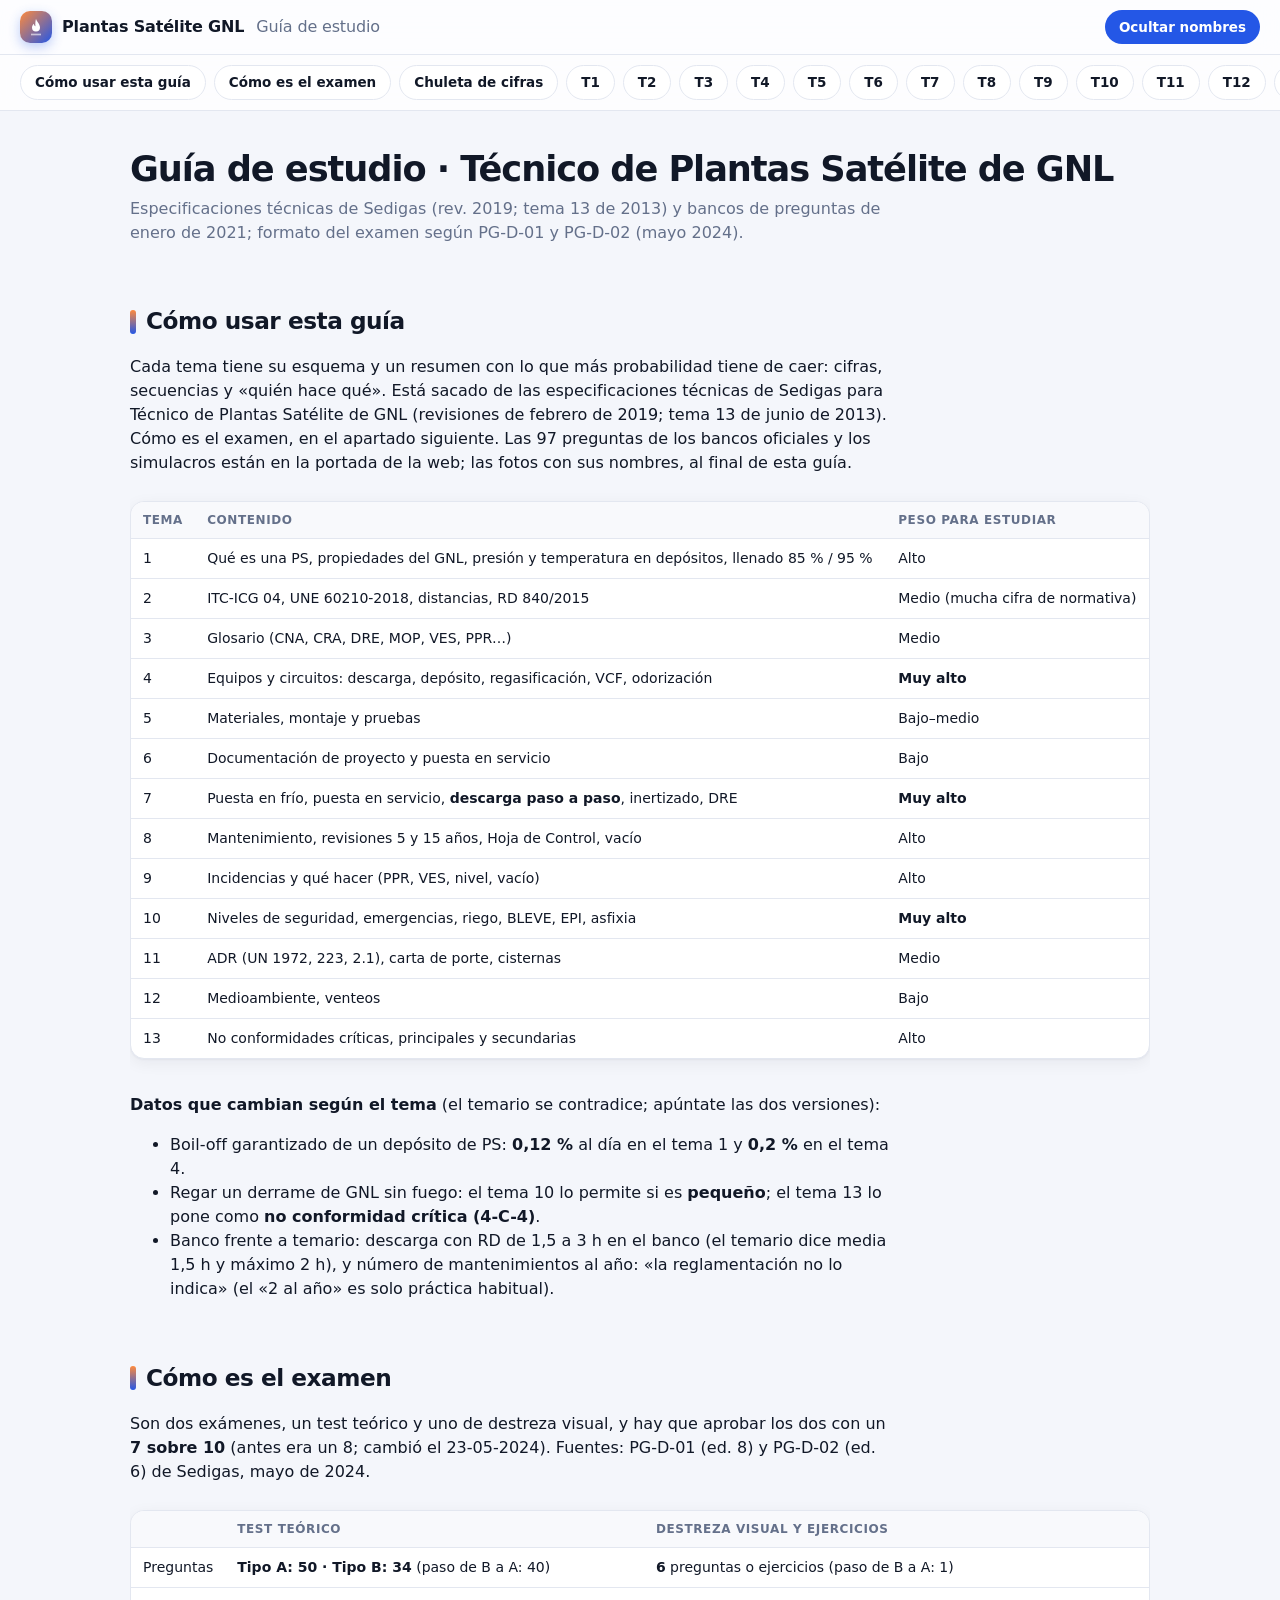
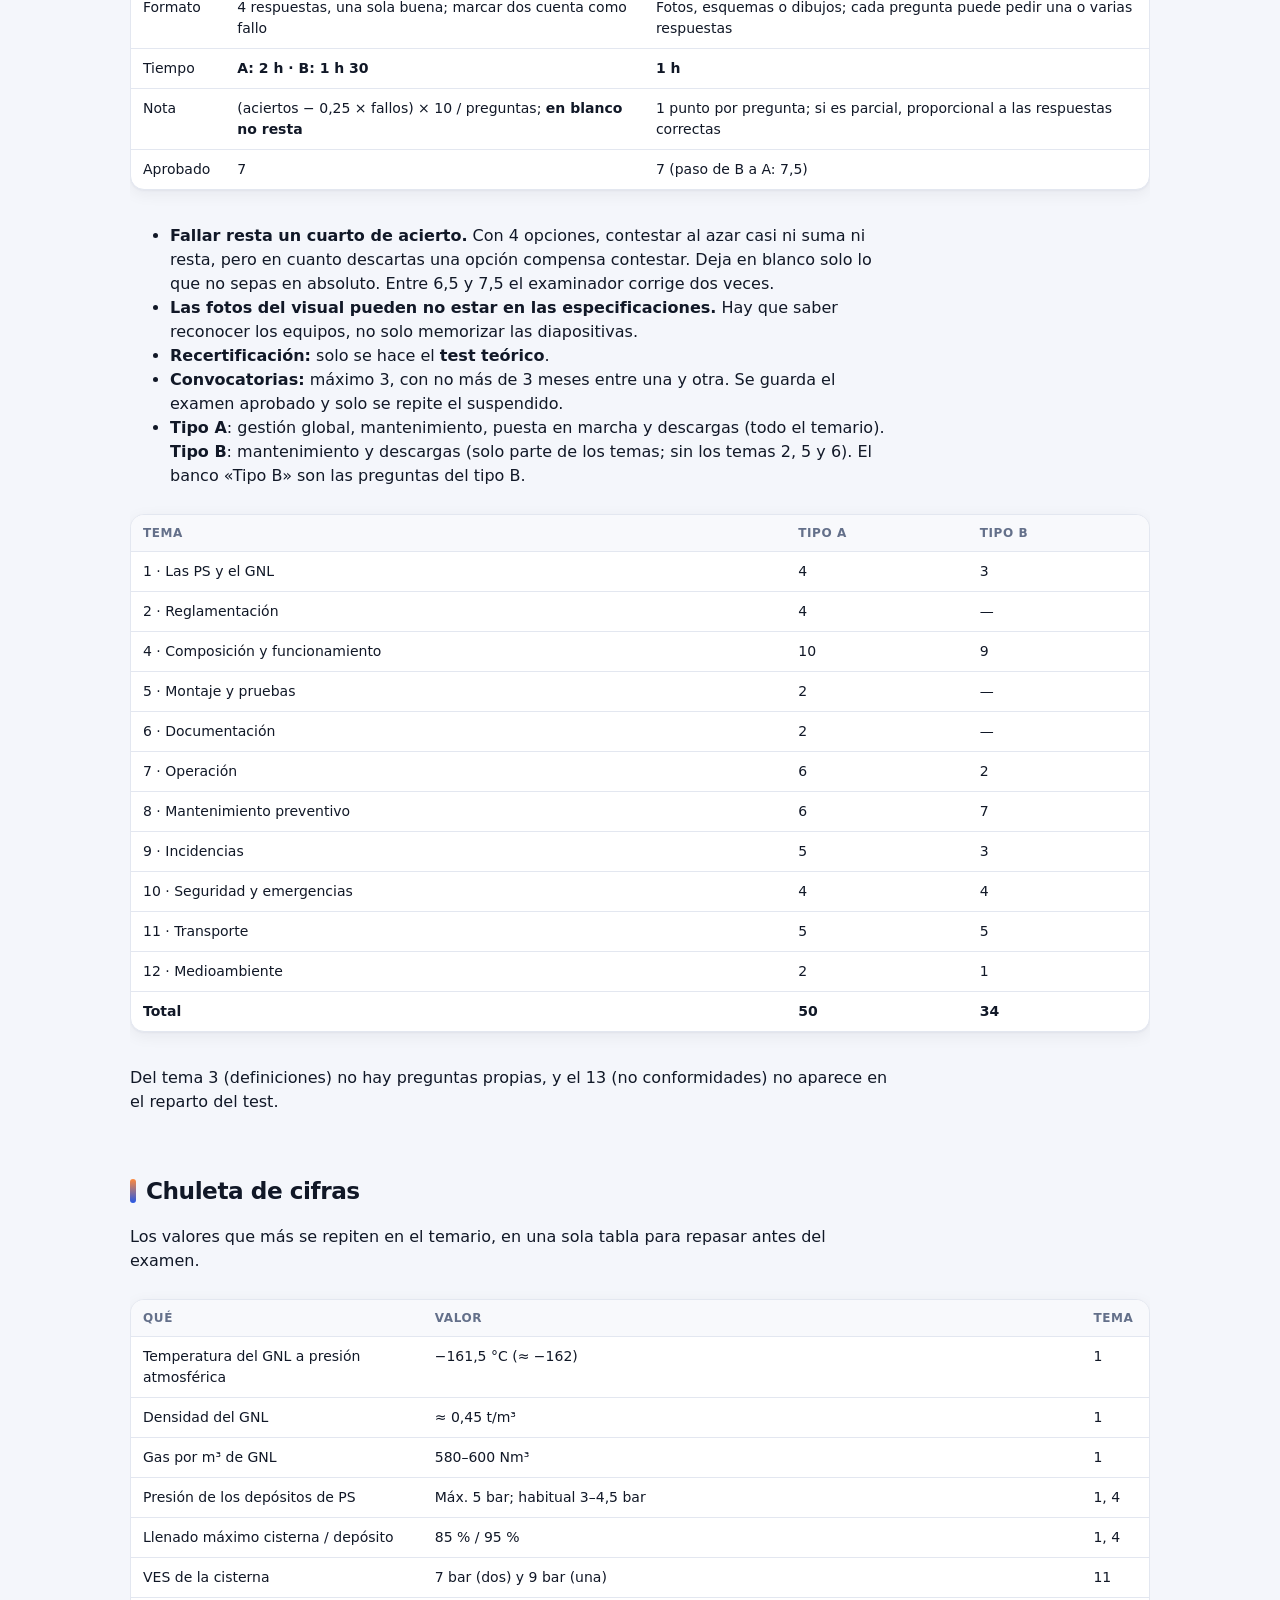
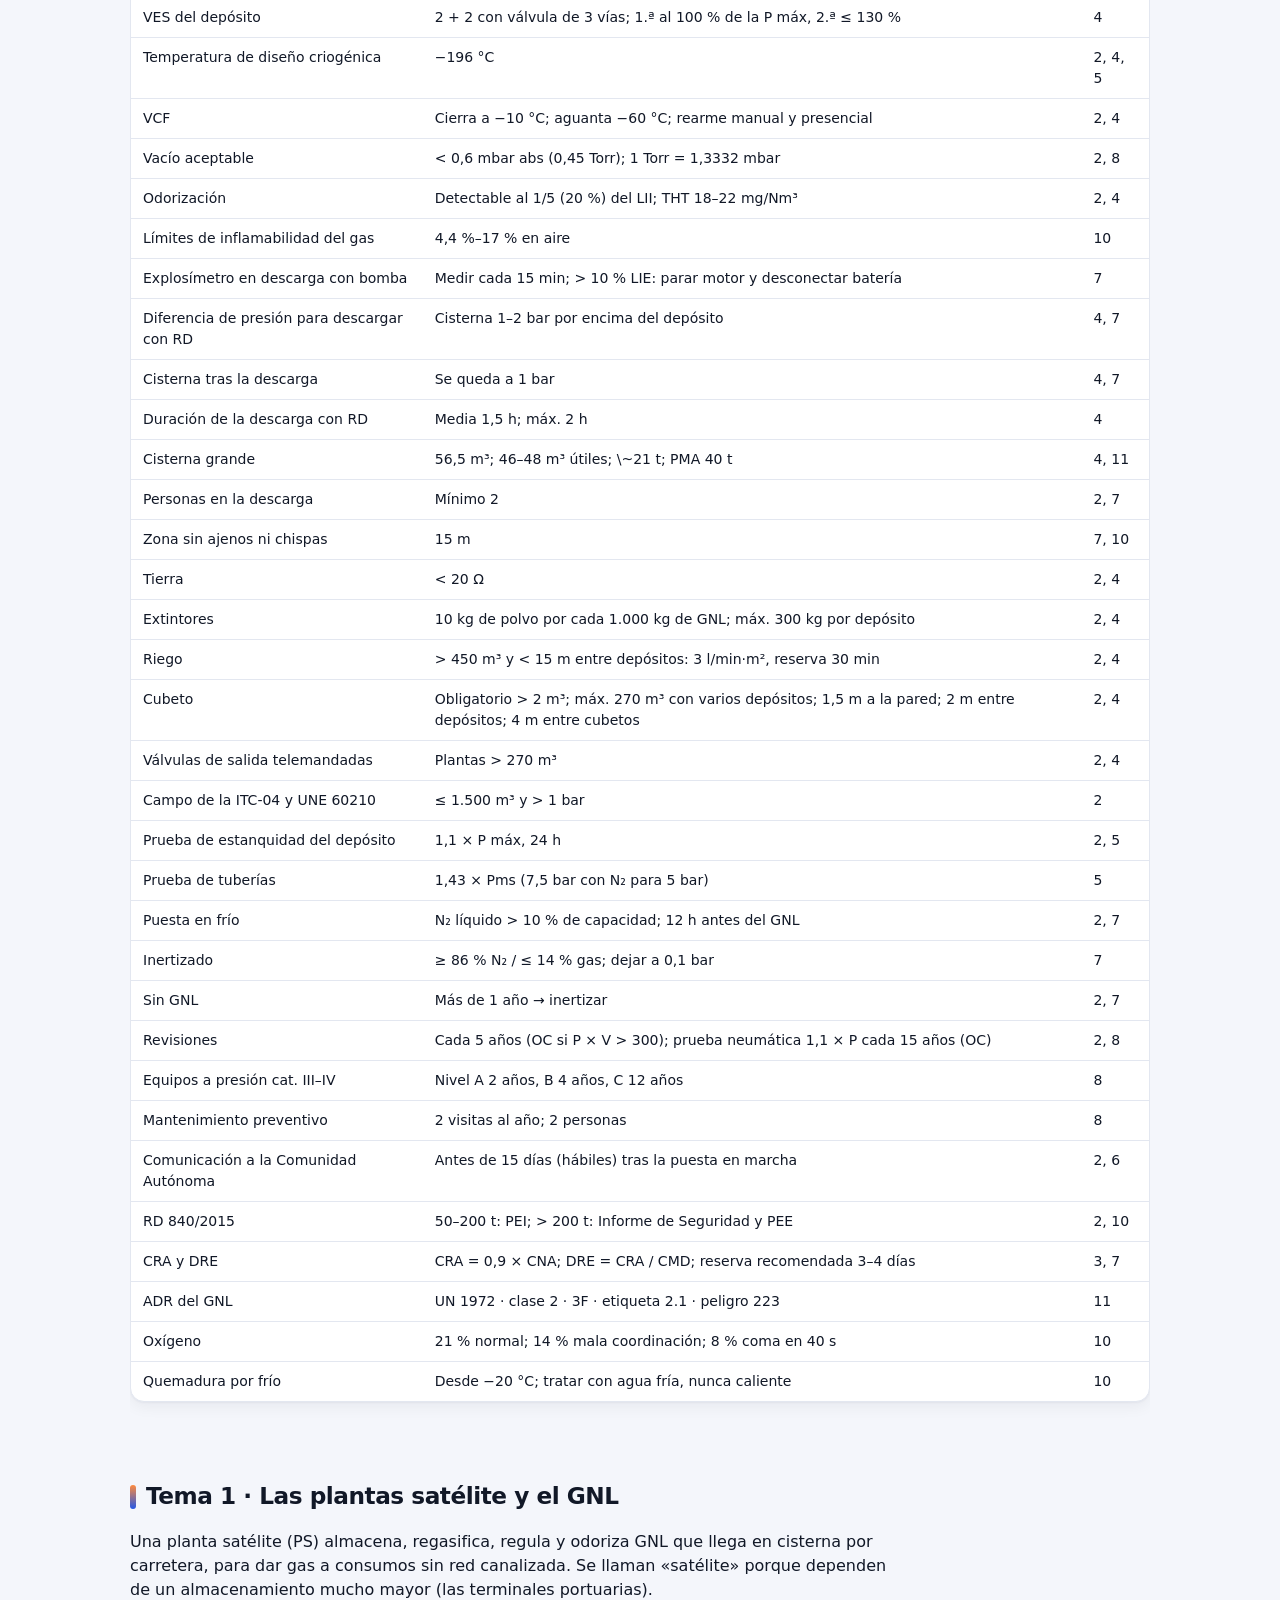
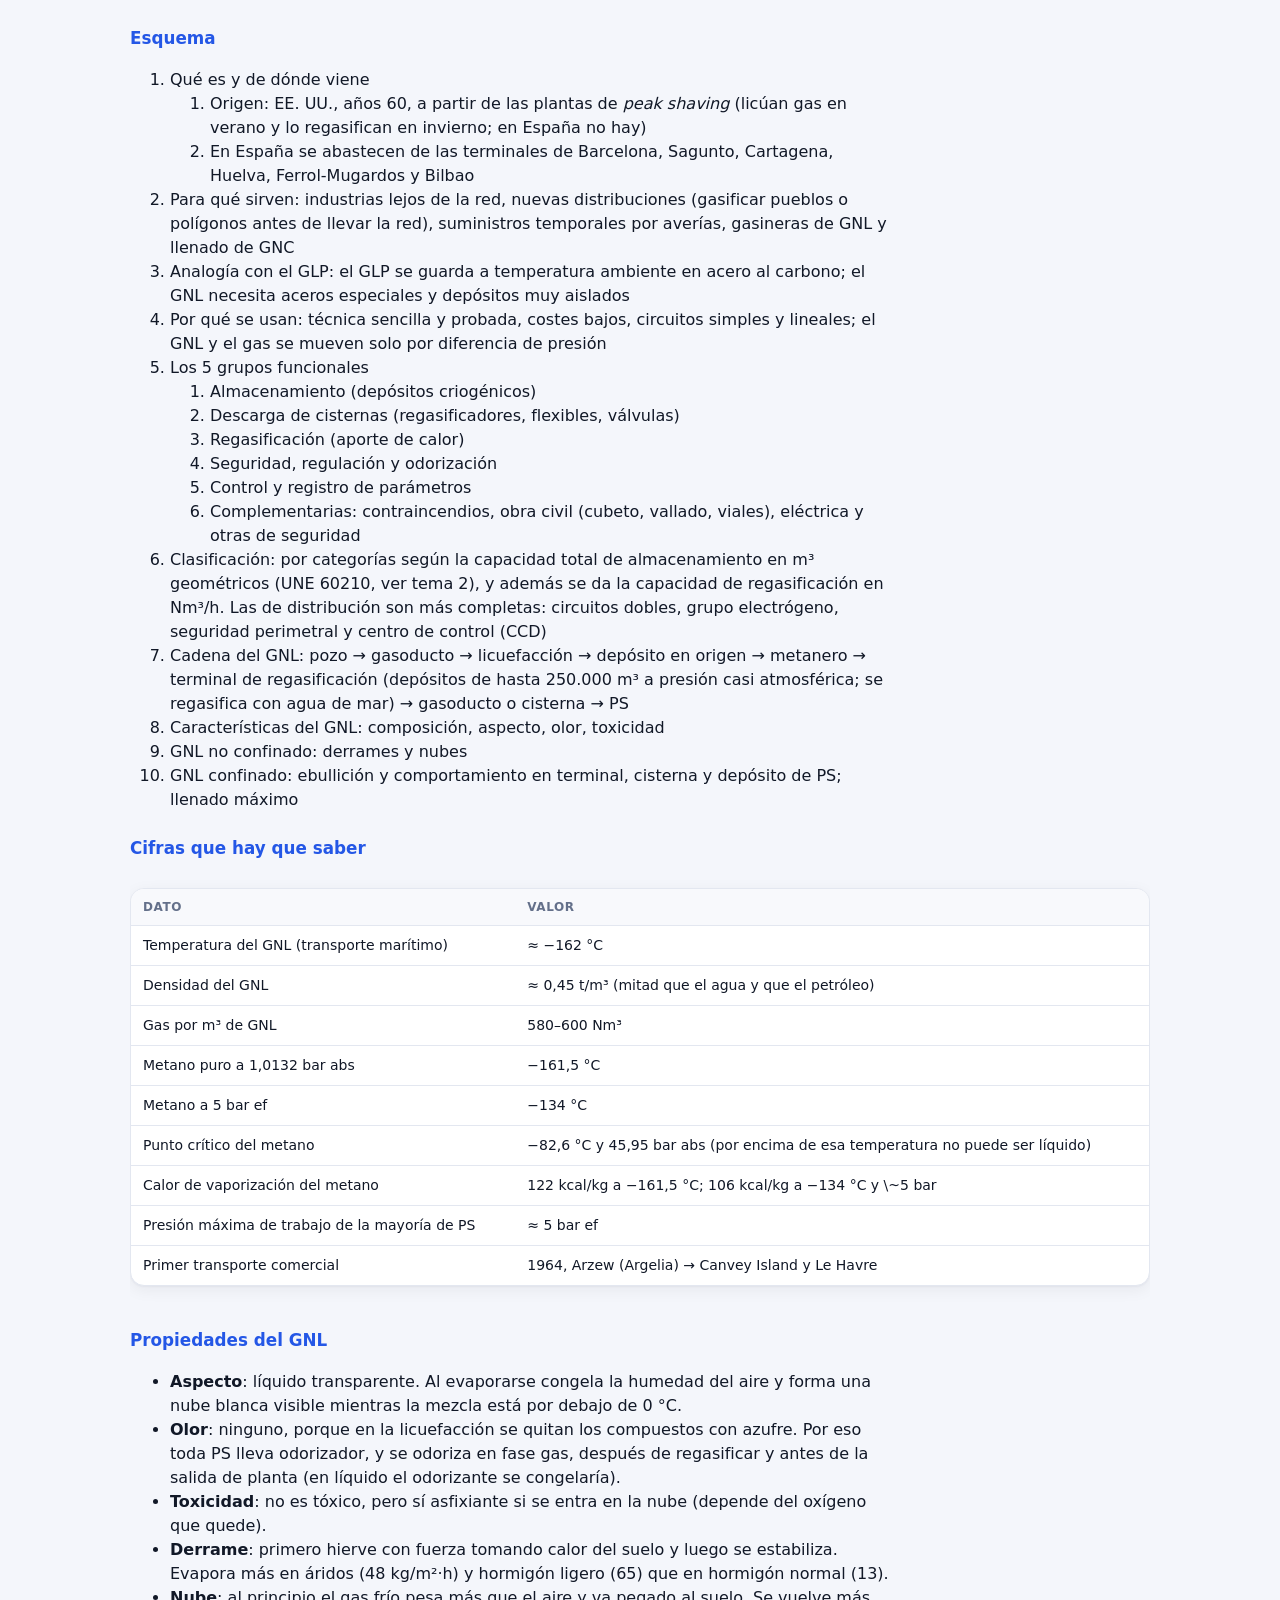
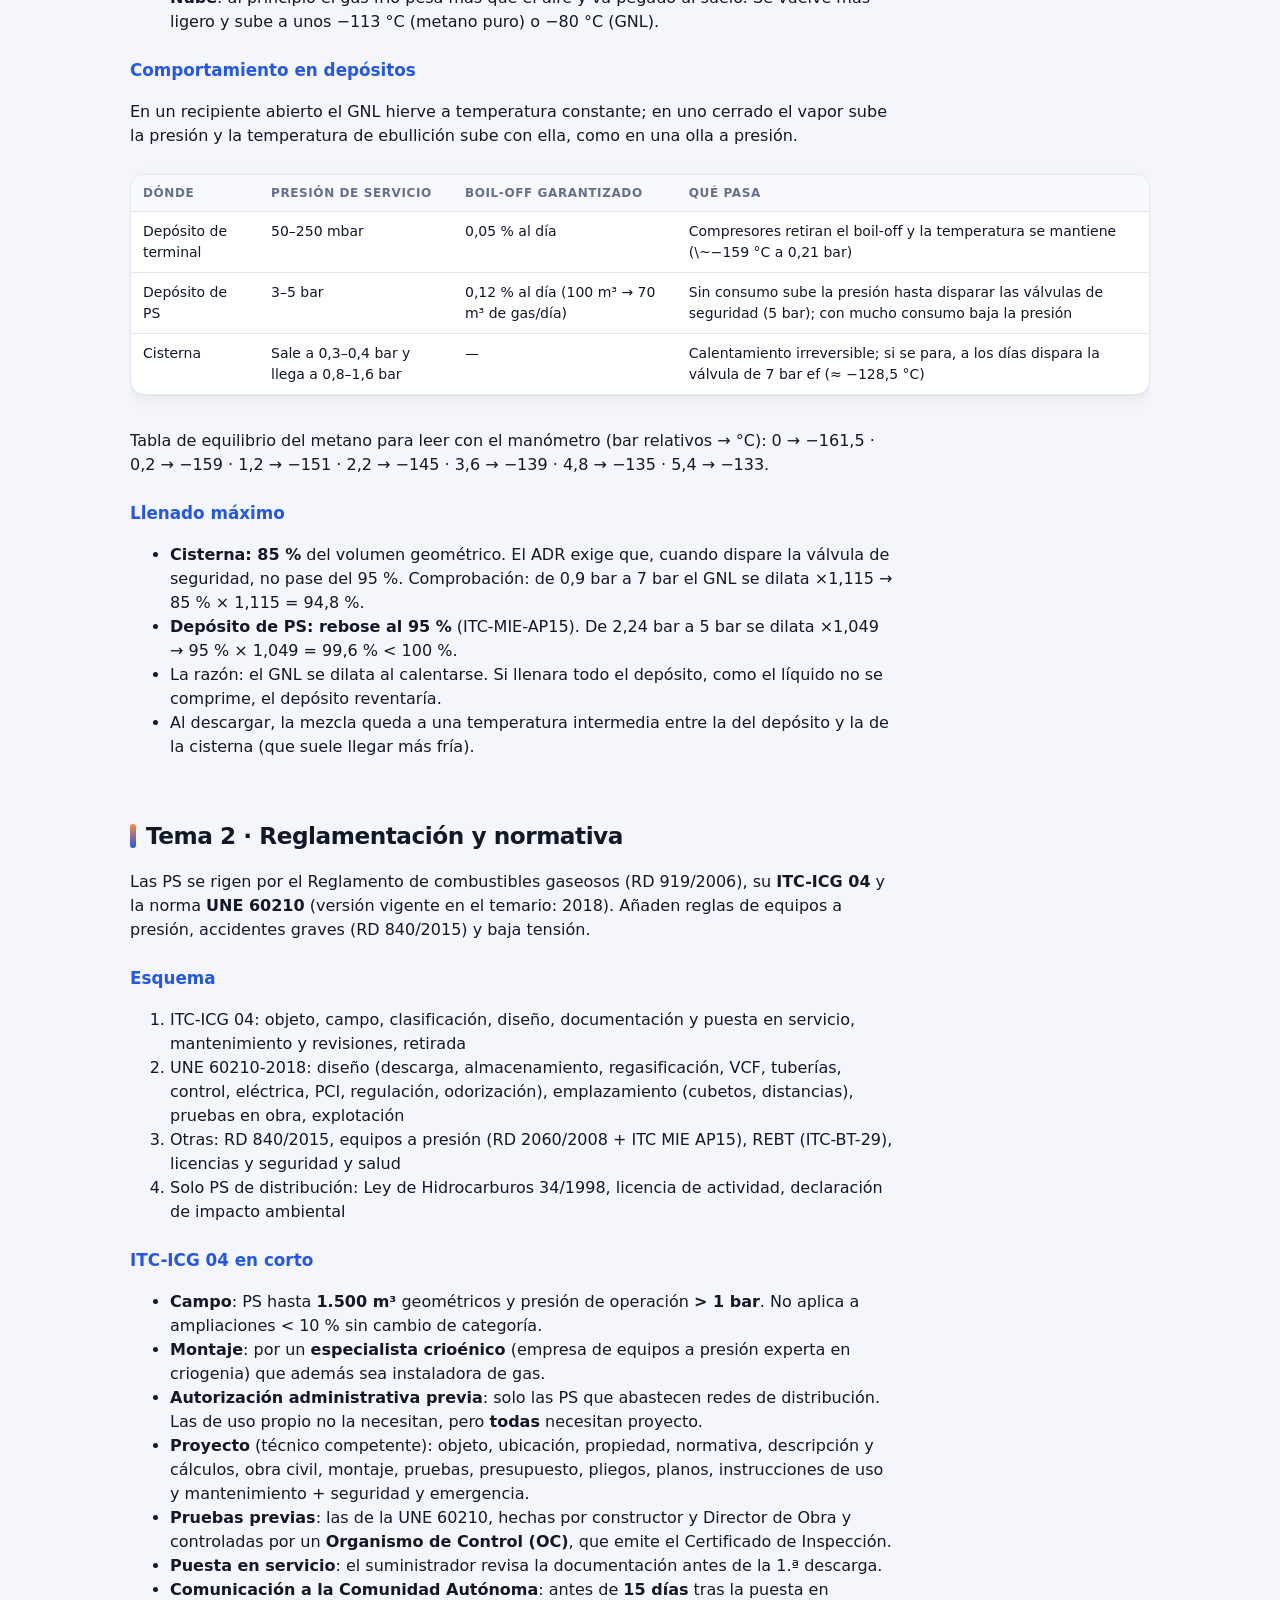
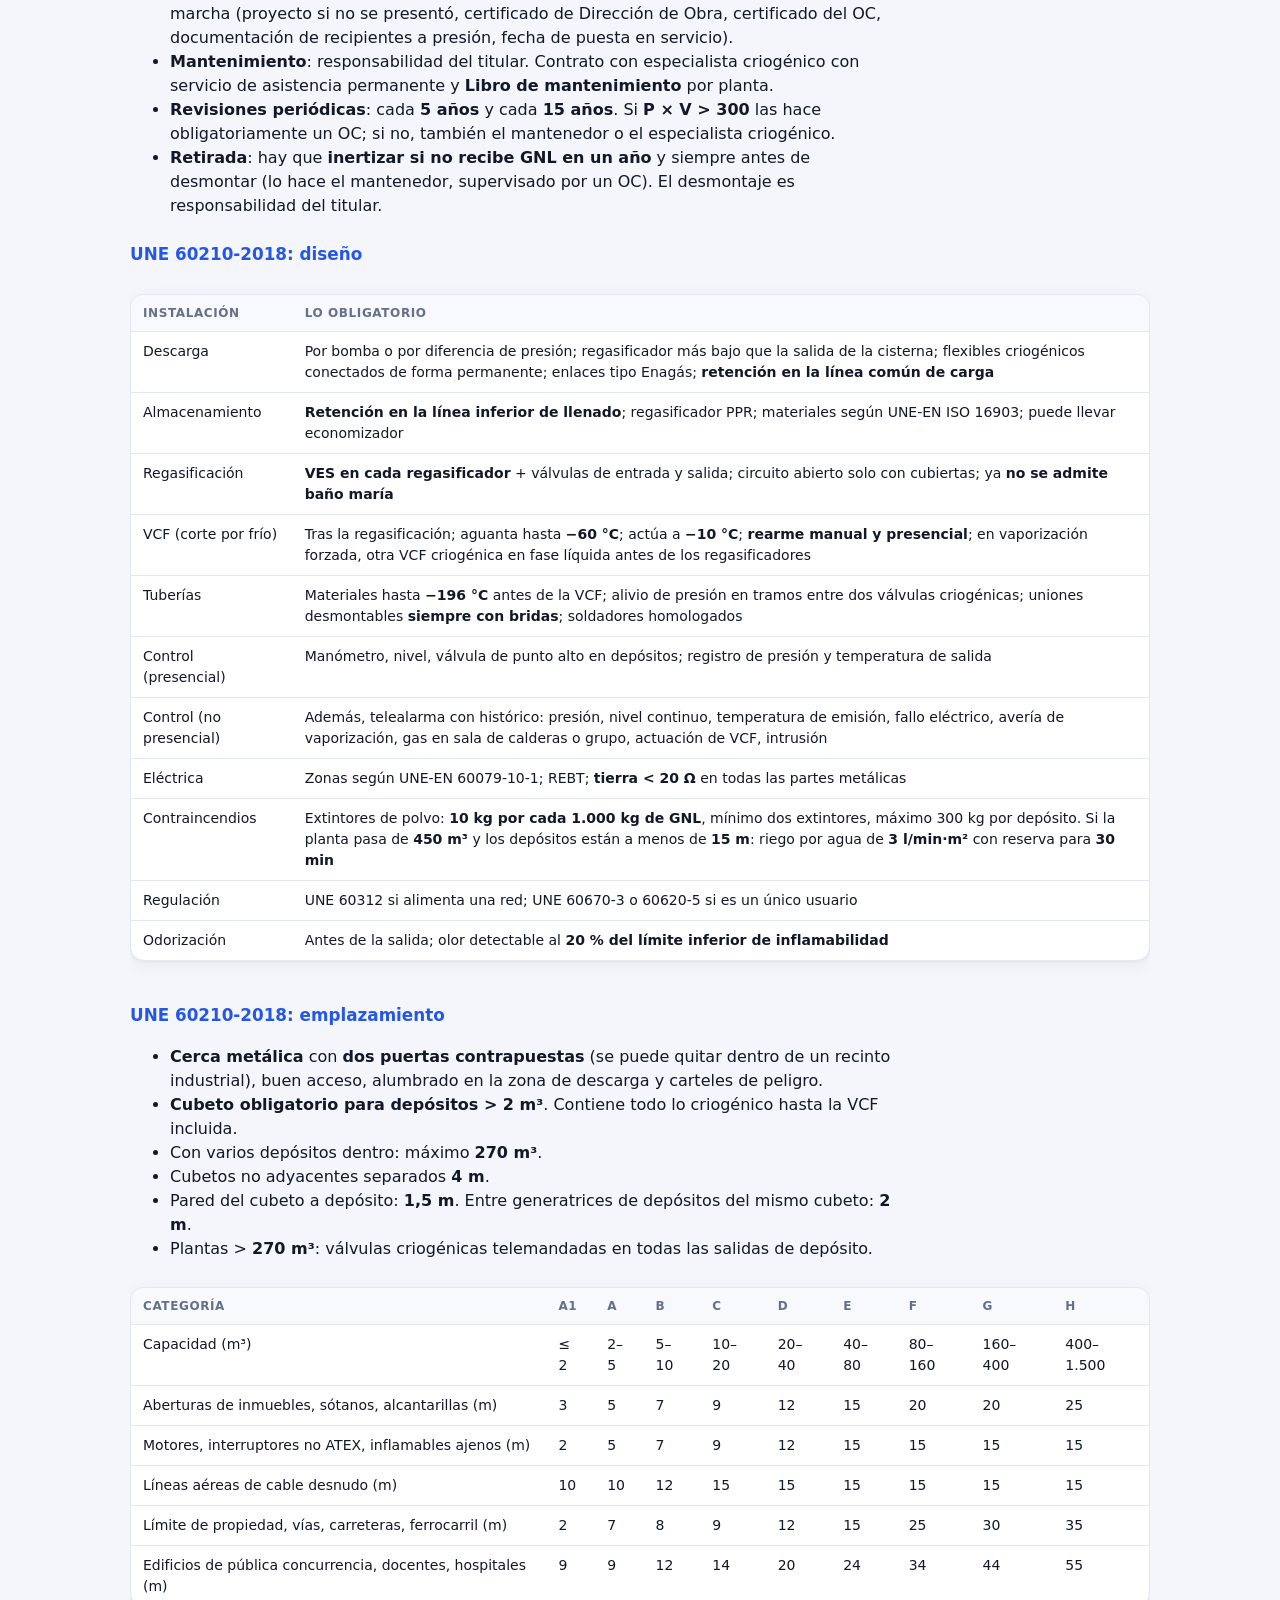
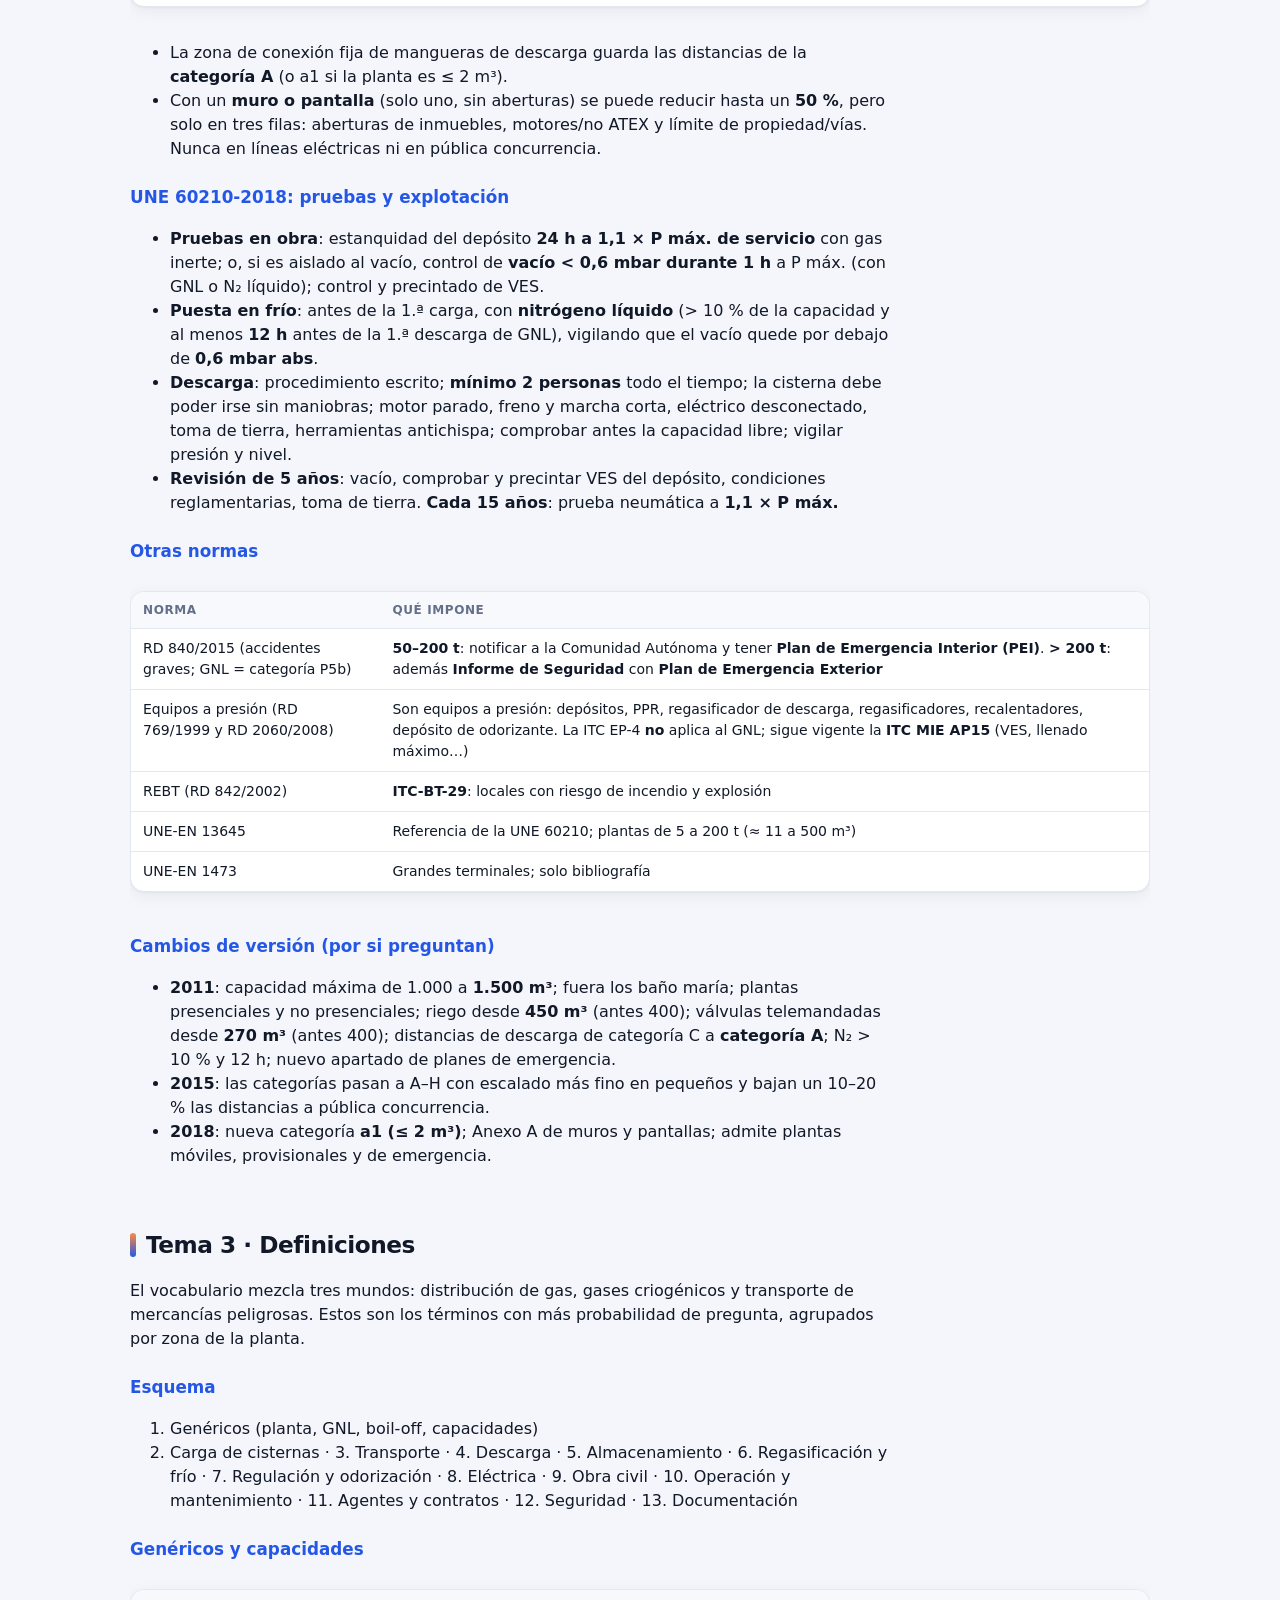
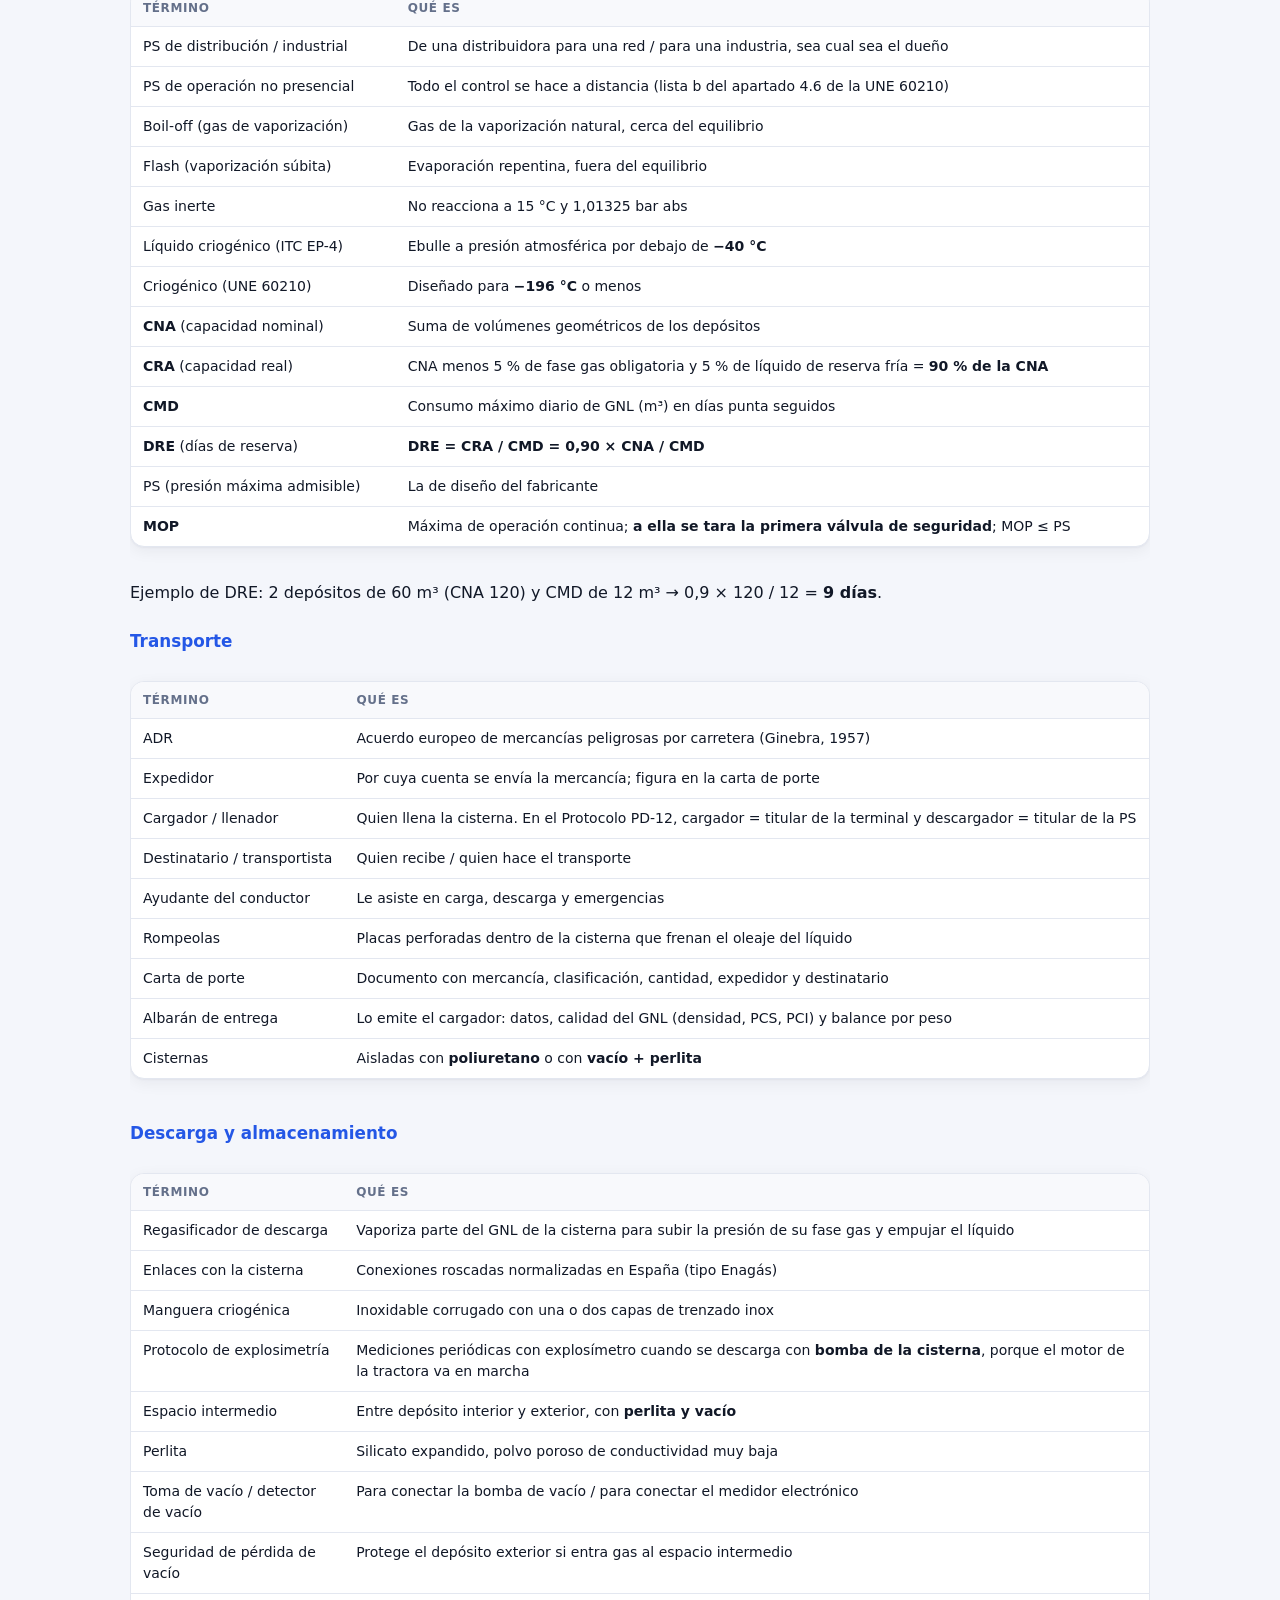
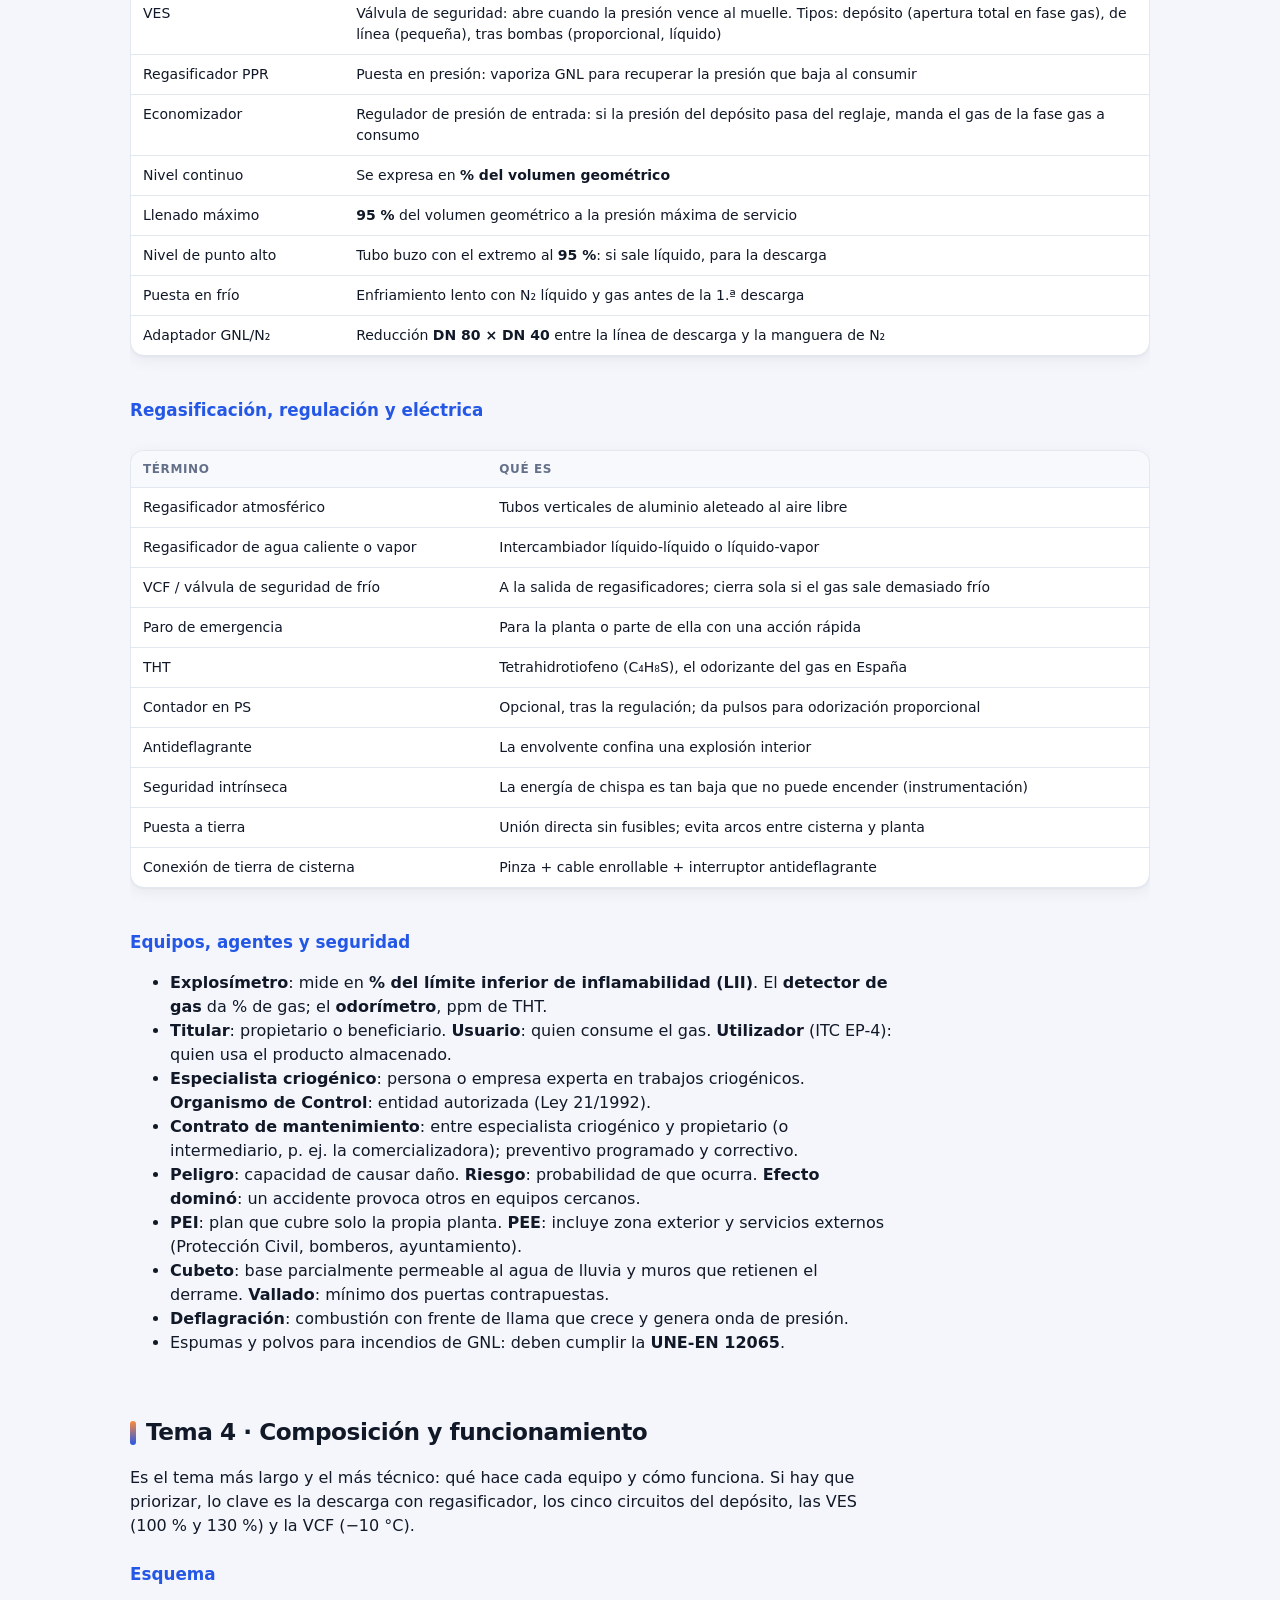
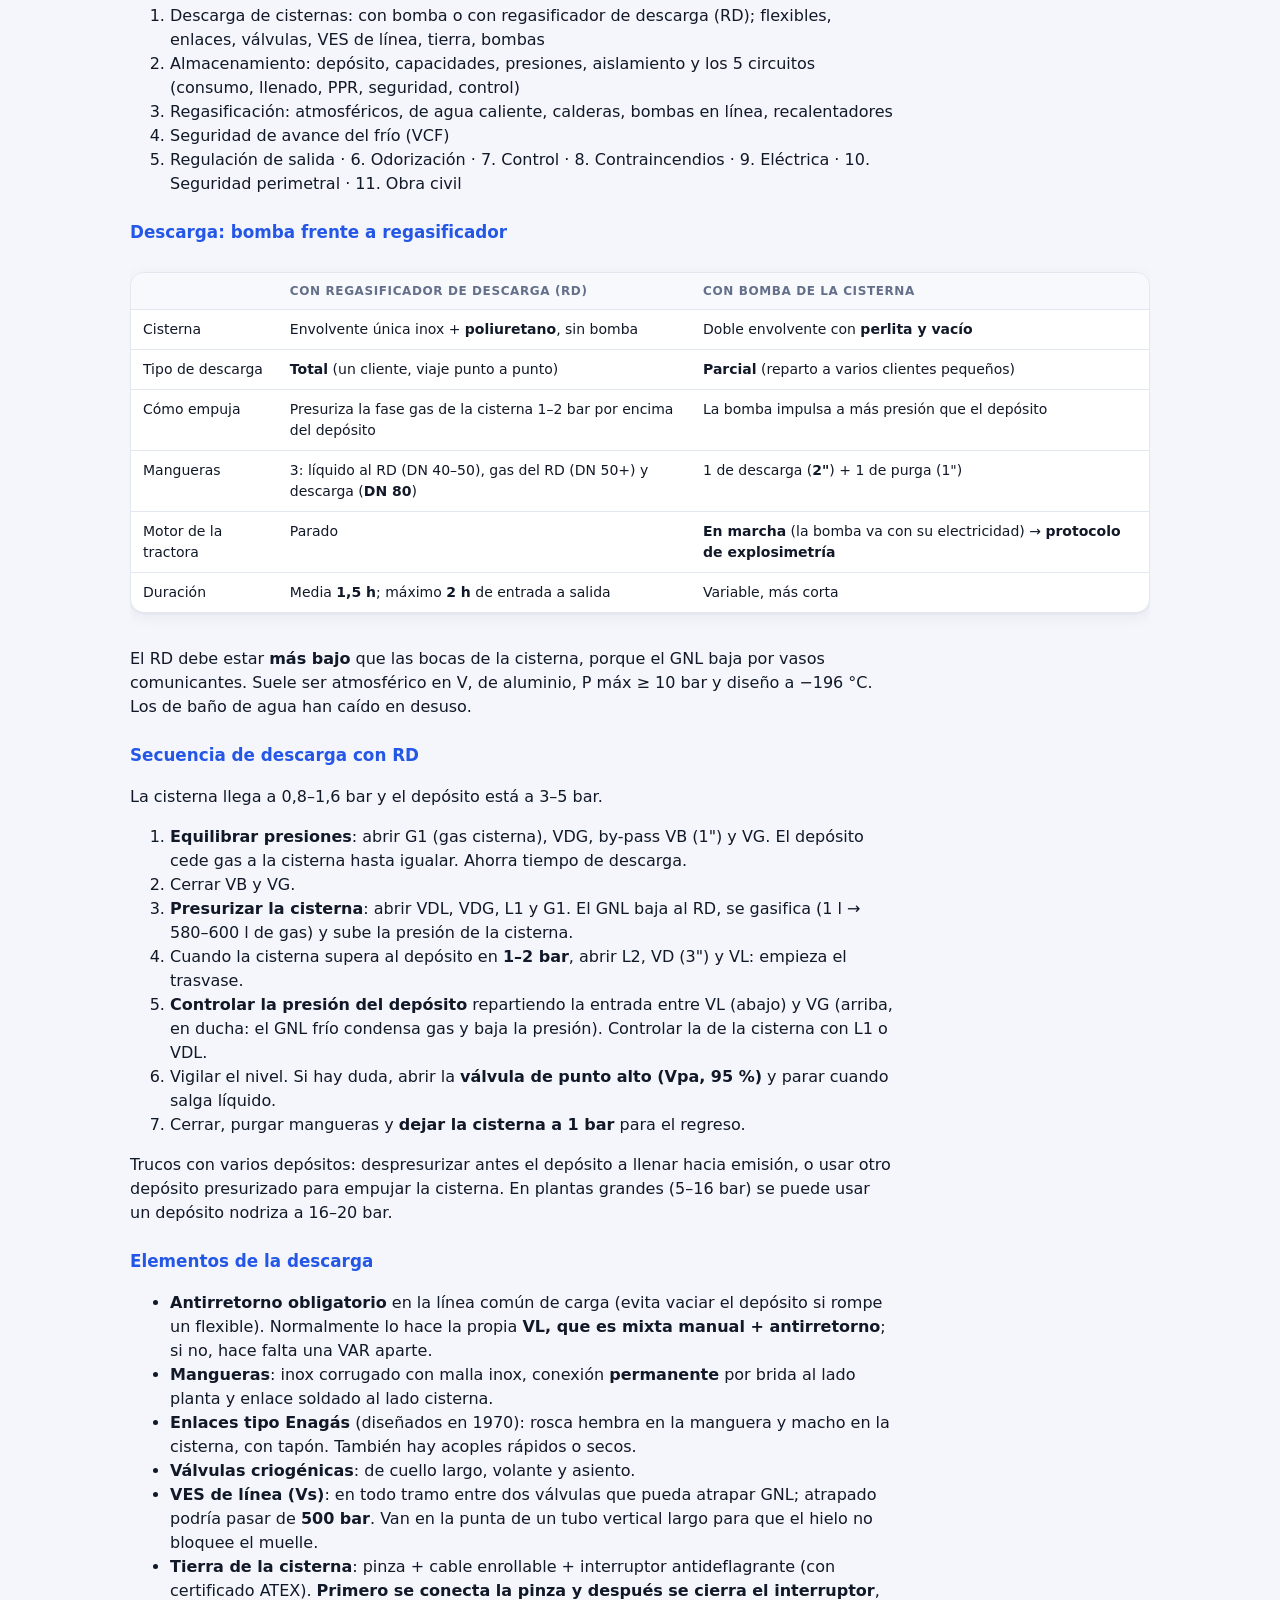
==== commit 8c8e24ec: "Simulacros con el formato oficial del examen (PG-D-01 y PG-D-02, mayo 2024) - Test tipo A (50 pregun" ====
--- a/guia/index.html
+++ b/guia/index.html
@@ -36,9 +36,9 @@
 </style>
 <style>.vis td:nth-child(2n){transition:filter .15s}.vis.hide td:nth-child(2n){filter:blur(6px);cursor:pointer}main h1{margin-bottom:.2em}</style></head>
 <body><header class="top"><a class="brand" href="../" style="text-decoration:none">Plantas Satélite GNL <span>Guía de estudio</span></a><button class="toggle" id="modo">Ocultar nombres</button></header>
-<nav><a href="#como-usar-esta-guia">Cómo usar esta guía</a><a href="#chuleta-de-cifras">Chuleta de cifras</a><a href="#tema-1-las-plantas-satelite-y-el-gnl">T1</a><a href="#tema-2-reglamentacion-y-normativa">T2</a><a href="#tema-3-definiciones">T3</a><a href="#tema-4-composicion-y-funcionamiento">T4</a><a href="#tema-5-montaje-pruebas-y-puesta-en-servicio">T5</a><a href="#tema-6-documentacion">T6</a><a href="#tema-7-operacion">T7</a><a href="#tema-8-mantenimiento-preventivo-y-revisiones-periodicas">T8</a><a href="#tema-9-incidencias-y-actuaciones-correctivas">T9</a><a href="#tema-10-seguridad-y-emergencias">T10</a><a href="#tema-11-transporte-de-gnl">T11</a><a href="#tema-12-medioambiente">T12</a><a href="#tema-13-no-conformidades">T13</a><a href="#fotos-con-sus-nombres">Fotos con sus nombres</a></nav><main><h1>Guía de estudio · Técnico de Plantas Satélite de GNL</h1><p class="by">Especificaciones técnicas de Sedigas (rev. 2019; tema 13 de 2013) y bancos de preguntas de enero de 2021.</p>
+<nav><a href="#como-usar-esta-guia">Cómo usar esta guía</a><a href="#como-es-el-examen">Cómo es el examen</a><a href="#chuleta-de-cifras">Chuleta de cifras</a><a href="#tema-1-las-plantas-satelite-y-el-gnl">T1</a><a href="#tema-2-reglamentacion-y-normativa">T2</a><a href="#tema-3-definiciones">T3</a><a href="#tema-4-composicion-y-funcionamiento">T4</a><a href="#tema-5-montaje-pruebas-y-puesta-en-servicio">T5</a><a href="#tema-6-documentacion">T6</a><a href="#tema-7-operacion">T7</a><a href="#tema-8-mantenimiento-preventivo-y-revisiones-periodicas">T8</a><a href="#tema-9-incidencias-y-actuaciones-correctivas">T9</a><a href="#tema-10-seguridad-y-emergencias">T10</a><a href="#tema-11-transporte-de-gnl">T11</a><a href="#tema-12-medioambiente">T12</a><a href="#tema-13-no-conformidades">T13</a><a href="#fotos-con-sus-nombres">Fotos con sus nombres</a></nav><main><h1>Guía de estudio · Técnico de Plantas Satélite de GNL</h1><p class="by">Especificaciones técnicas de Sedigas (rev. 2019; tema 13 de 2013) y bancos de preguntas de enero de 2021; formato del examen según PG-D-01 y PG-D-02 (mayo 2024).</p>
 <h2 id="como-usar-esta-guia">Cómo usar esta guía</h2>
-<p>Cada tema tiene su esquema y un resumen con lo que más probabilidad tiene de caer: cifras, secuencias y «quién hace qué». Está sacado de las especificaciones técnicas de Sedigas para Técnico de Plantas Satélite de GNL (revisiones de febrero de 2019; tema 13 de junio de 2013). El examen tiene preguntas teóricas tipo test (4 o 5 opciones, una buena) y preguntas visuales (nombrar elementos en fotos). Las 97 preguntas de los bancos oficiales y las fotos para practicar están en la web, desde la portada; las fotos con sus nombres, al final de esta guía. Ni los bancos ni las especificaciones dicen cuántas preguntas caen ni la nota de corte.</p>
+<p>Cada tema tiene su esquema y un resumen con lo que más probabilidad tiene de caer: cifras, secuencias y «quién hace qué». Está sacado de las especificaciones técnicas de Sedigas para Técnico de Plantas Satélite de GNL (revisiones de febrero de 2019; tema 13 de junio de 2013). Cómo es el examen, en el apartado siguiente. Las 97 preguntas de los bancos oficiales y los simulacros están en la portada de la web; las fotos con sus nombres, al final de esta guía.</p>
 <table>
 <thead>
 <tr>
@@ -121,6 +121,123 @@
 <li>Regar un derrame de GNL sin fuego: el tema 10 lo permite si es <strong>pequeño</strong>; el tema 13 lo pone como <strong>no conformidad crítica (4-C-4)</strong>.</li>
 <li>Banco frente a temario: descarga con RD de 1,5 a 3 h en el banco (el temario dice media 1,5 h y máximo 2 h), y número de mantenimientos al año: «la reglamentación no lo indica» (el «2 al año» es solo práctica habitual).</li>
 </ul>
+<h2 id="como-es-el-examen">Cómo es el examen</h2>
+<p>Son dos exámenes, un test teórico y uno de destreza visual, y hay que aprobar los dos con un <strong>7 sobre 10</strong> (antes era un 8; cambió el 23-05-2024). Fuentes: PG-D-01 (ed. 8) y PG-D-02 (ed. 6) de Sedigas, mayo de 2024.</p>
+<table>
+<thead>
+<tr>
+<th></th>
+<th>Test teórico</th>
+<th>Destreza visual y ejercicios</th>
+</tr>
+</thead>
+<tbody>
+<tr>
+<td>Preguntas</td>
+<td><strong>Tipo A: 50 · Tipo B: 34</strong> (paso de B a A: 40)</td>
+<td><strong>6</strong> preguntas o ejercicios (paso de B a A: 1)</td>
+</tr>
+<tr>
+<td>Formato</td>
+<td>4 respuestas, una sola buena; marcar dos cuenta como fallo</td>
+<td>Fotos, esquemas o dibujos; cada pregunta puede pedir una o varias respuestas</td>
+</tr>
+<tr>
+<td>Tiempo</td>
+<td><strong>A: 2 h · B: 1 h 30</strong></td>
+<td><strong>1 h</strong></td>
+</tr>
+<tr>
+<td>Nota</td>
+<td>(aciertos − 0,25 × fallos) × 10 / preguntas; <strong>en blanco no resta</strong></td>
+<td>1 punto por pregunta; si es parcial, proporcional a las respuestas correctas</td>
+</tr>
+<tr>
+<td>Aprobado</td>
+<td>7</td>
+<td>7 (paso de B a A: 7,5)</td>
+</tr>
+</tbody>
+</table>
+<ul>
+<li><strong>Fallar resta un cuarto de acierto.</strong> Con 4 opciones, contestar al azar casi ni suma ni resta, pero en cuanto descartas una opción compensa contestar. Deja en blanco solo lo que no sepas en absoluto. Entre 6,5 y 7,5 el examinador corrige dos veces.</li>
+<li><strong>Las fotos del visual pueden no estar en las especificaciones.</strong> Hay que saber reconocer los equipos, no solo memorizar las diapositivas.</li>
+<li><strong>Recertificación:</strong> solo se hace el <strong>test teórico</strong>.</li>
+<li><strong>Convocatorias:</strong> máximo 3, con no más de 3 meses entre una y otra. Se guarda el examen aprobado y solo se repite el suspendido.</li>
+<li><strong>Tipo A</strong>: gestión global, mantenimiento, puesta en marcha y descargas (todo el temario). <strong>Tipo B</strong>: mantenimiento y descargas (solo parte de los temas; sin los temas 2, 5 y 6). El banco «Tipo B» son las preguntas del tipo B.</li>
+</ul>
+<table>
+<thead>
+<tr>
+<th>Tema</th>
+<th>Tipo A</th>
+<th>Tipo B</th>
+</tr>
+</thead>
+<tbody>
+<tr>
+<td>1 · Las PS y el GNL</td>
+<td>4</td>
+<td>3</td>
+</tr>
+<tr>
+<td>2 · Reglamentación</td>
+<td>4</td>
+<td>—</td>
+</tr>
+<tr>
+<td>4 · Composición y funcionamiento</td>
+<td>10</td>
+<td>9</td>
+</tr>
+<tr>
+<td>5 · Montaje y pruebas</td>
+<td>2</td>
+<td>—</td>
+</tr>
+<tr>
+<td>6 · Documentación</td>
+<td>2</td>
+<td>—</td>
+</tr>
+<tr>
+<td>7 · Operación</td>
+<td>6</td>
+<td>2</td>
+</tr>
+<tr>
+<td>8 · Mantenimiento preventivo</td>
+<td>6</td>
+<td>7</td>
+</tr>
+<tr>
+<td>9 · Incidencias</td>
+<td>5</td>
+<td>3</td>
+</tr>
+<tr>
+<td>10 · Seguridad y emergencias</td>
+<td>4</td>
+<td>4</td>
+</tr>
+<tr>
+<td>11 · Transporte</td>
+<td>5</td>
+<td>5</td>
+</tr>
+<tr>
+<td>12 · Medioambiente</td>
+<td>2</td>
+<td>1</td>
+</tr>
+<tr>
+<td><strong>Total</strong></td>
+<td><strong>50</strong></td>
+<td><strong>34</strong></td>
+</tr>
+</tbody>
+</table>
+<p>Del tema 3 (definiciones) no hay preguntas propias, y el 13 (no conformidades) no aparece en el reparto del test.</p>
 <h2 id="chuleta-de-cifras">Chuleta de cifras</h2>
 <p>Los valores que más se repiten en el temario, en una sola tabla para repasar antes del examen.</p>
 <table>
--- a/styles.css
+++ b/styles.css
@@ -132,3 +132,8 @@
   .stat{padding:8px 12px}.stat strong{font-size:1.25rem}
 }
 @media print{.top{position:static;backdrop-filter:none}body{background:#fff;color:#000}}
+
+/* Examen visual */
+.fila-vis{display:flex;align-items:center;gap:10px;margin:8px 0}
+.fila-vis .numv{flex:0 0 32px;height:32px;border-radius:50%;border:3px solid #dc1e1e;color:#dc1e1e;font-weight:800;display:flex;align-items:center;justify-content:center;background:#fff;flex-shrink:0}
+.fila-vis select{flex:1;min-width:0;padding:10px 12px;border:1px solid var(--borde);border-radius:10px;font:inherit;background:transparent;color:inherit}
